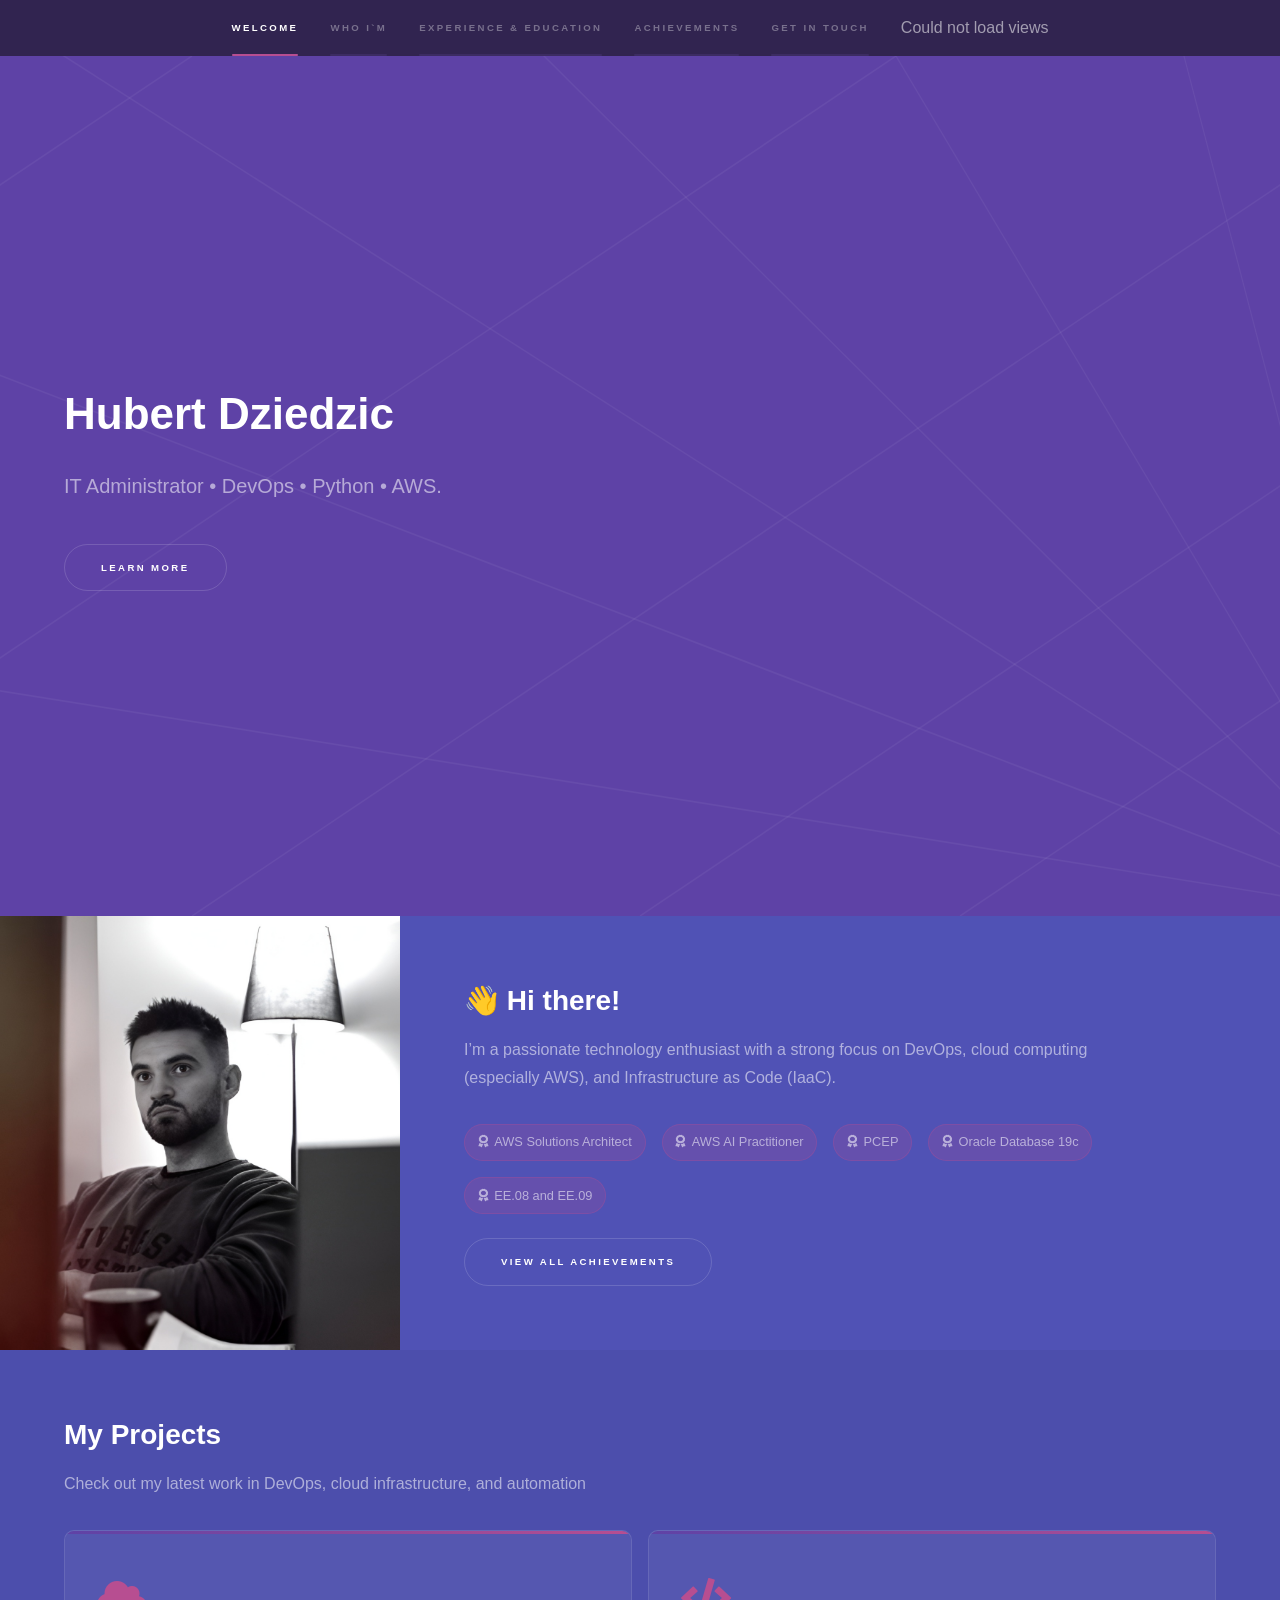
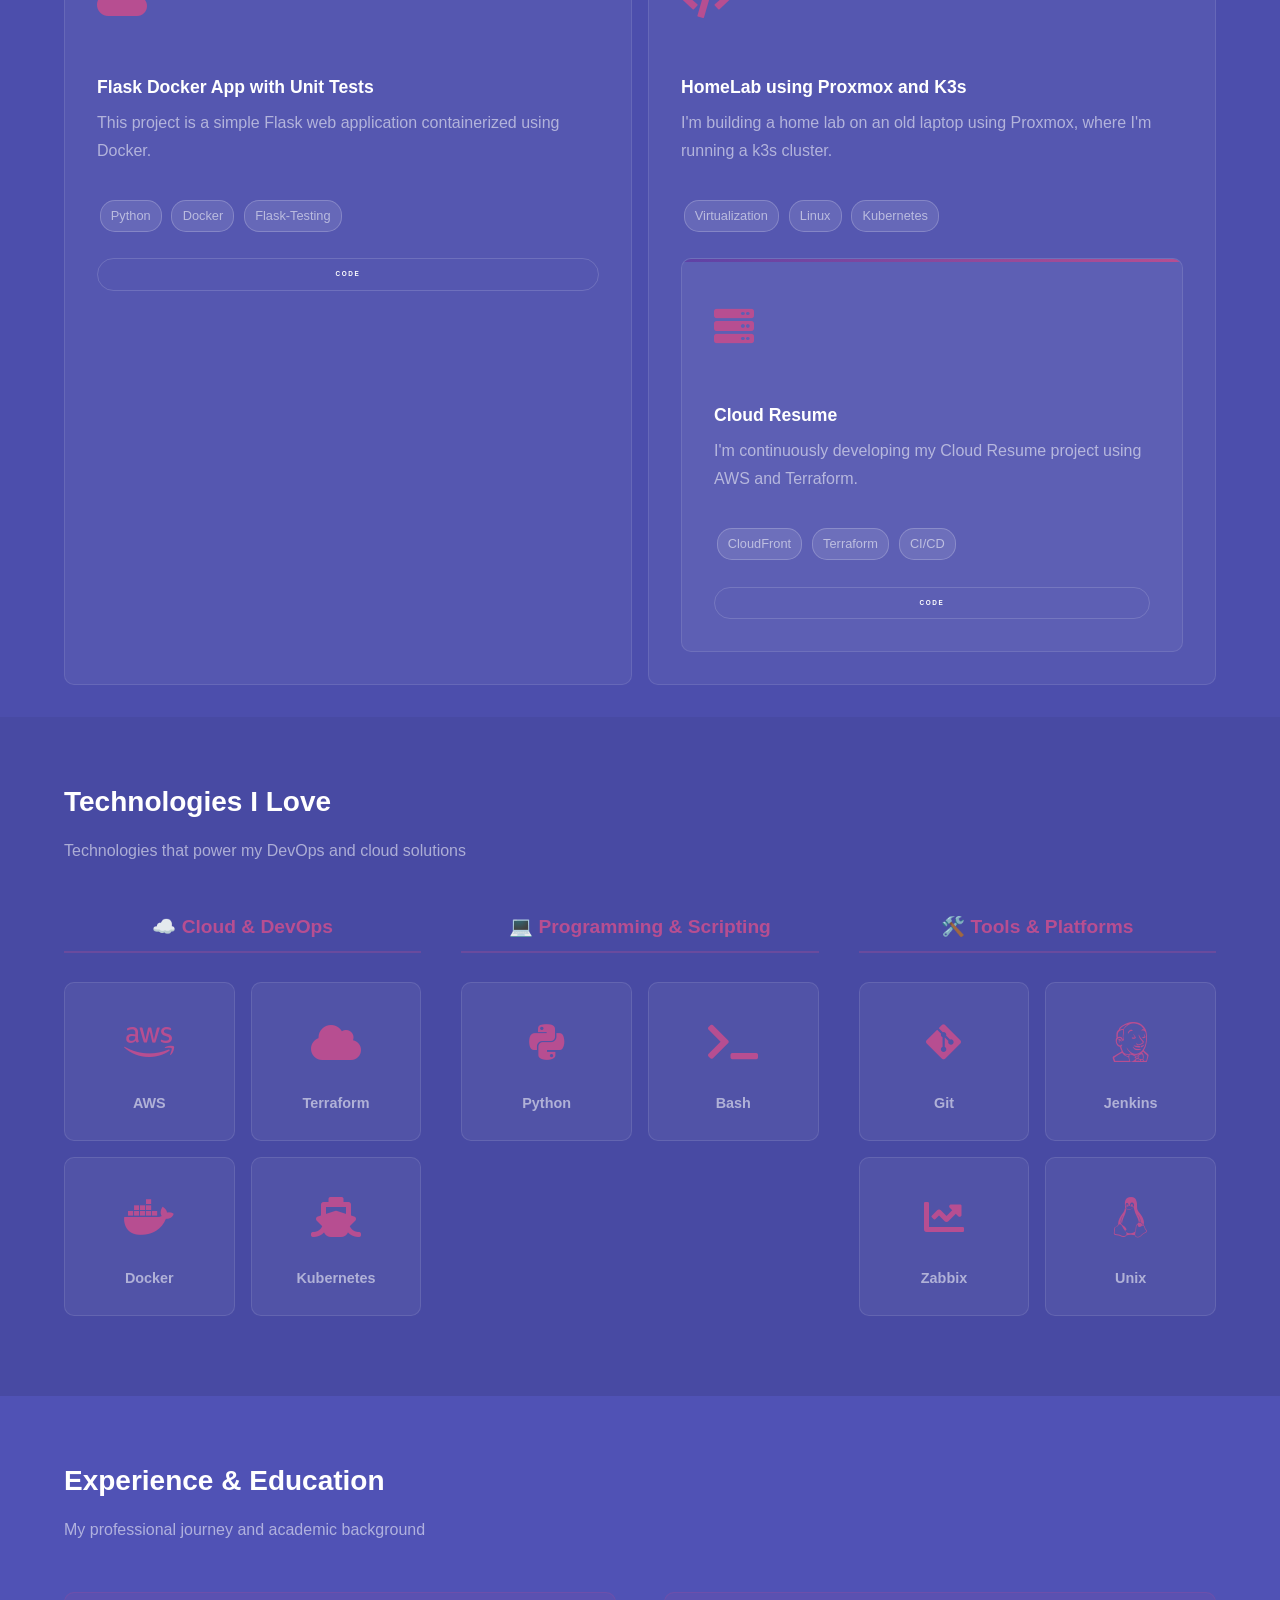
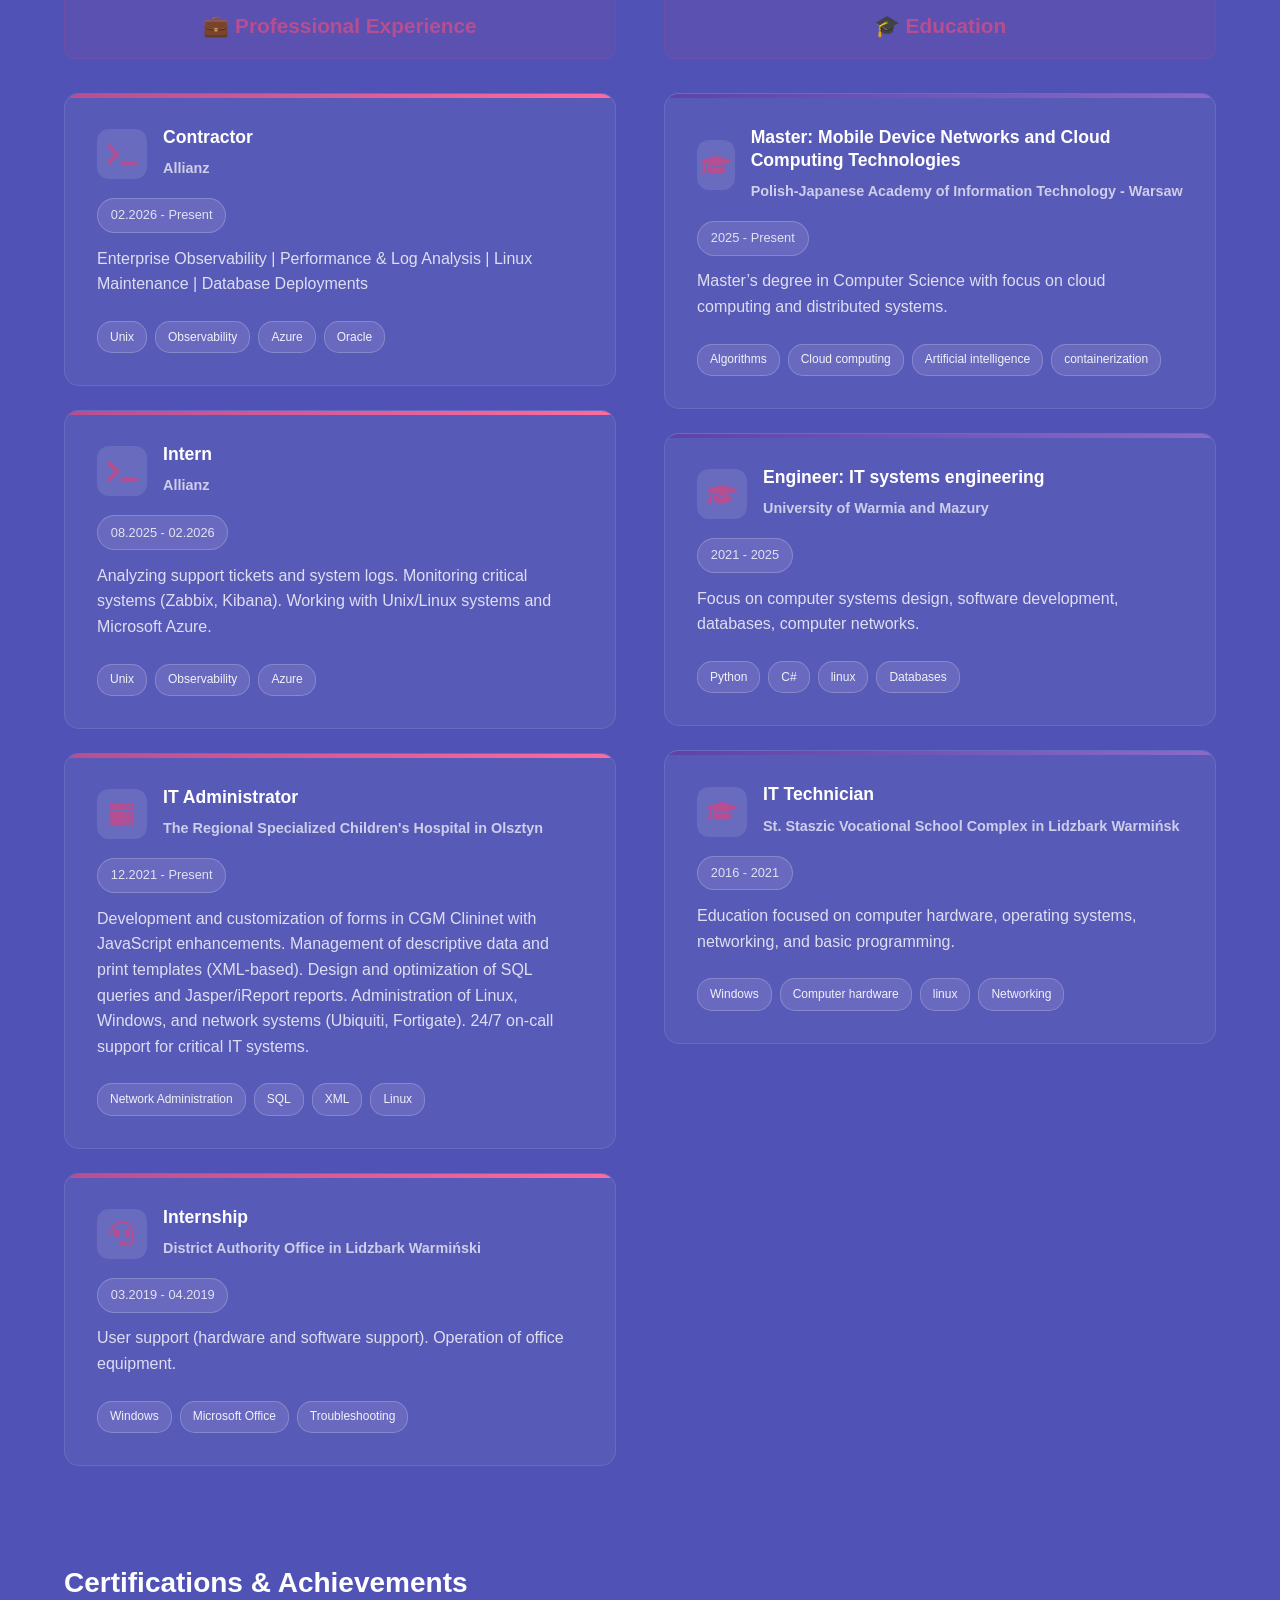
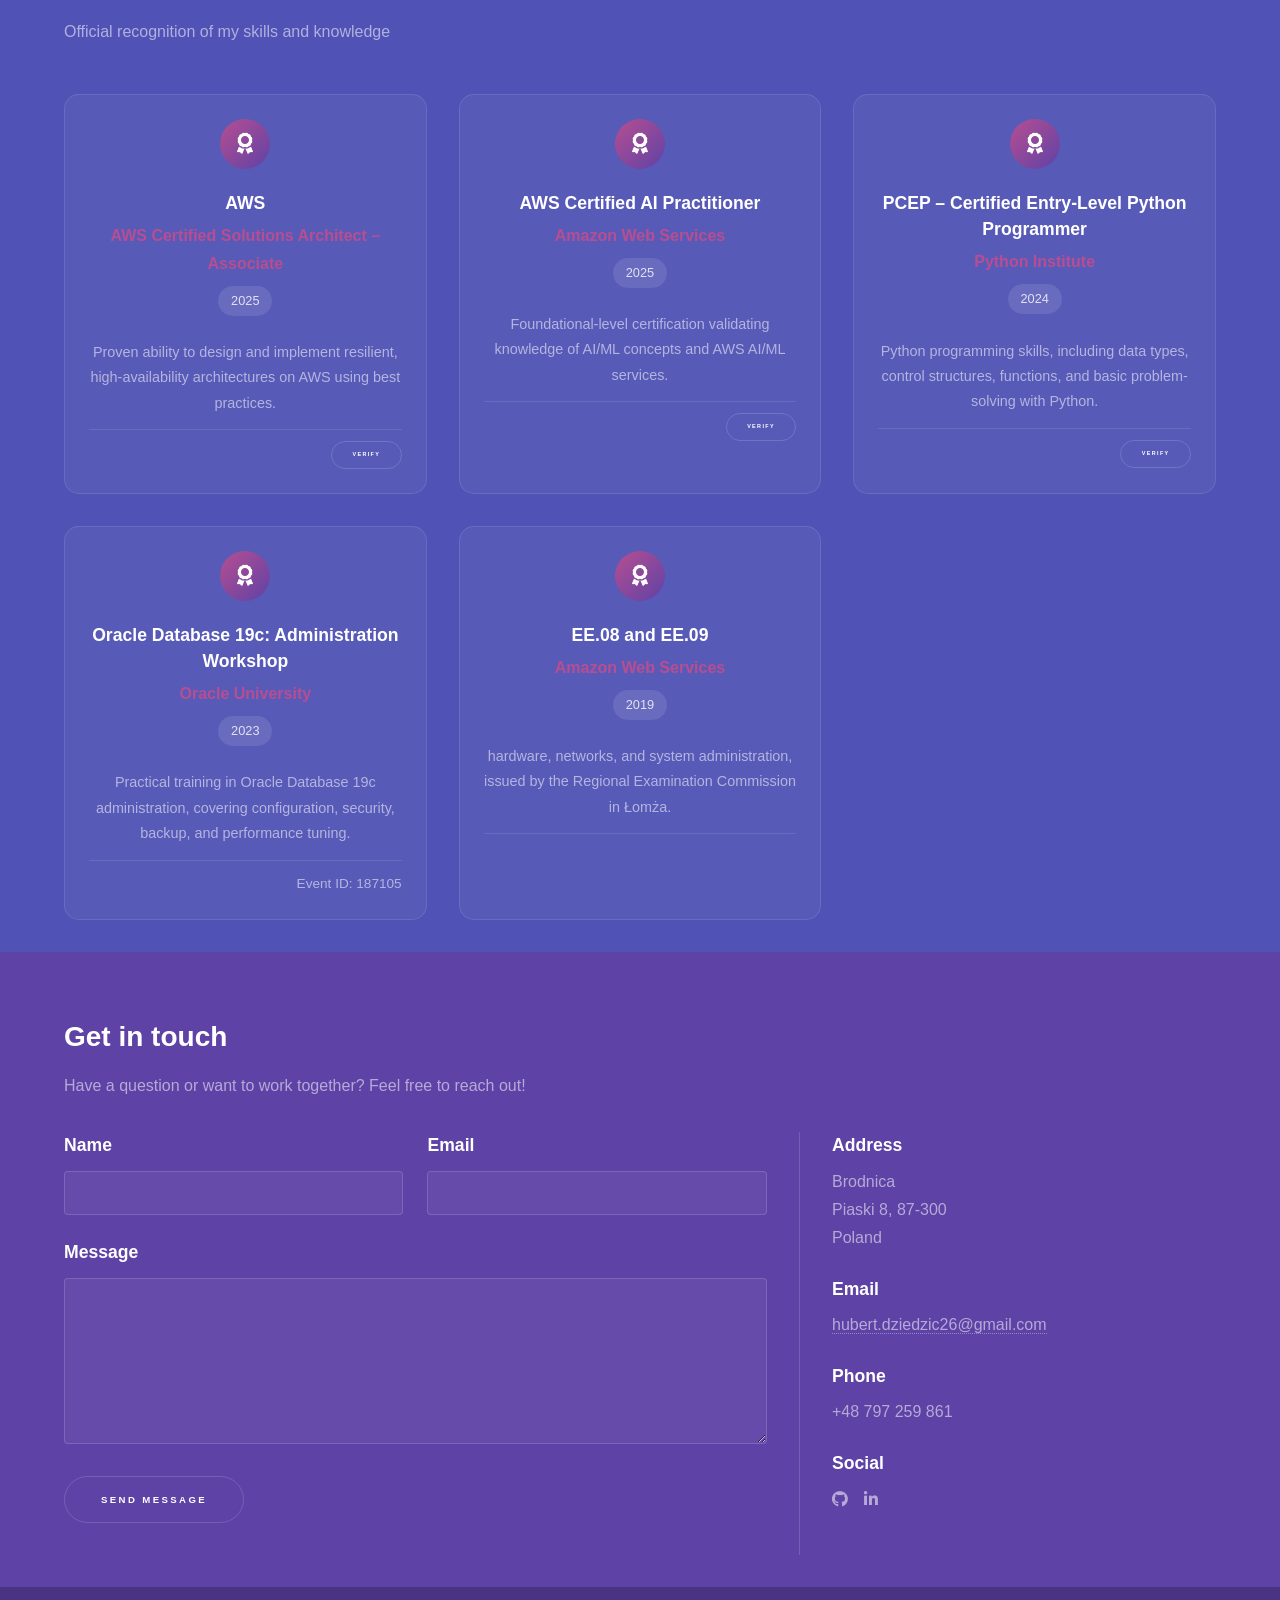
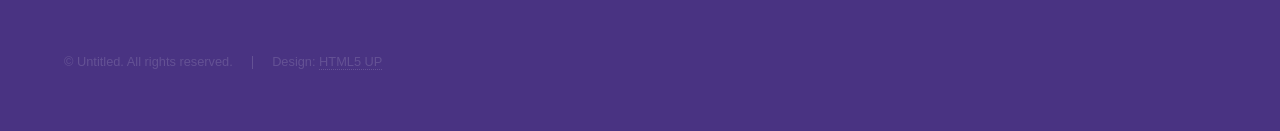
==== website/index.html @ a990d033 "website update" ====
<!DOCTYPE HTML>
<!--
	Hyperspace by HTML5 UP
	html5up.net | @ajlkn
	Free for personal and commercial use under the CCA 3.0 license (html5up.net/license)
-->
<html>
	<head>
		<title>Huber Dziedzic Resume</title>
		<meta charset="utf-8" />
		<meta name="viewport" content="width=device-width, initial-scale=1, user-scalable=no" />
		<link rel="stylesheet" href="assets/css/main.css" />
		<noscript><link rel="stylesheet" href="assets/css/noscript.css" /></noscript>
	</head>
	<body class="is-preload">

		<!-- Sidebar -->
			<section id="sidebar">
				<div class="inner">
					<nav>
						<ul>
							<li><a href="#intro">Welcome</a></li>
							<li><a href="#one">Who I`m</a></li>
							<li><a href="#two">Experience & Education</a></li>
							<li><a href="#certifications">Achievements</a></li>
							<li><a href="#three">Get in touch</a></li>
							<li>
    <div class="counter-number">Couldn't read views</div>
</li>
						</ul>
					</nav>
				</div>
			</section>

		<!-- Wrapper -->
			<div id="wrapper">

				<!-- Intro -->
					<section id="intro" class="wrapper style1 fullscreen fade-up">
						<div class="inner">
							<h1>Hubert Dziedzic</h1>
							<p>IT Administrator • DevOps • Python • AWS.</p>
							<ul class="actions">
								<li><a href="#one" class="button scrolly">Learn more</a></li>
							</ul>
						</div>
					</section>

				<!-- One -->
					<section id="one" class="wrapper style2 spotlights">
						<section>
							<a href="#" class="image"><img src="images/pic01.jpg" alt="" data-position="center center" /></a>
							<div class="content">
								<div class="inner">
									<h2>👋 Hi there!</h2>
									<p>I’m a passionate technology enthusiast with a strong focus on DevOps, cloud computing (especially AWS), and Infrastructure as Code (IaaC).</p>
									<div class="cert-badges">
										<div class="cert-badge-small">
											<i class="icon solid fa-award"></i>
											<span>AWS Solutions Architect</span>
										</div>
										<div class="cert-badge-small">
											<i class="icon solid fa-award"></i>
											<span>AWS AI Practitioner</span>
										</div>
										<div class="cert-badge-small">
											<i class="icon solid fa-award"></i>
											<span>PCEP</span>
										</div>
										<div class="cert-badge-small">
											<i class="icon solid fa-award"></i>
											<span>Oracle Database 19c</span>
										</div>
										<div class="cert-badge-small">
											<i class="icon solid fa-award"></i>
											<span>EE.08 and EE.09</span>
										</div>
									</div>
									
									<ul class="actions">
										<li><a href="#certifications" class="button scrolly">View All Achievements</a></li>
									</ul>
								</div>
							</div>
						</section>
				<section>
					<div class="content">
						<div class="inner">
							<h2>My Projects</h2>
							<p>Check out my latest work in DevOps, cloud infrastructure, and automation</p>
							
							<div class="projects-grid">
								<!-- Project 1 -->
								<div class="project-card">
									<div class="project-icon">
										<i class="icon solid fa-cloud"></i>
									</div>
									<h3>Flask Docker App with Unit Tests</h3>
									<p>This project is a simple Flask web application containerized using Docker.</p>
									<div class="project-tech">
										<span class="tech-tag">Python</span>
										<span class="tech-tag">Docker</span>
										<span class="tech-tag">Flask-Testing</span>
									</div>
									<div class="project-links">
										<a href="https://github.com/Hubert-Dziedzic/flask-docker-ci-cd.git" class="button small">Code</a>
									</div>
								</div>

								<!-- Project 2 -->
								<div class="project-card">
									<div class="project-icon">
										<i class="icon solid fa-code"></i>
									</div>
									<h3>HomeLab using Proxmox and K3s</h3>
									<p>I'm building a home lab on an old laptop using Proxmox, where I'm running a k3s cluster.</p>
									<div class="project-tech">
										<span class="tech-tag">Virtualization</span>
										<span class="tech-tag">Linux</span>
										<span class="tech-tag">Kubernetes</span>
									</div>
							<!--
									<div class="project-links">
										<a href="https://github.com/Hubert-Dziedzic" class="button small">Code</a>
									</div>
								</div>
							-->
								<!-- Project 3 -->
								<div class="project-card">
									<div class="project-icon">
										<i class="icon solid fa-server"></i>
									</div>
									<h3>Cloud Resume</h3>
									<p>I'm continuously developing my Cloud Resume project using AWS and Terraform. </p>
									<div class="project-tech">
										<span class="tech-tag">CloudFront</span>
										<span class="tech-tag">Terraform</span>
										<span class="tech-tag">CI/CD</span>
									</div>
									<div class="project-links">
										<a href="https://github.com/Hubert-Dziedzic/k8s-setup" class="button small">Code</a>
									</div>
								</div>

							</div>
						</div>
					</div>
				</section>
				<section>
					<div class="content">
						<div class="inner">
							<h2>Technologies I Love</h2>
							<p>Technologies that power my DevOps and cloud solutions</p>
							
							<div class="tech-stack">
								<div class="tech-category">
									<h3>☁️ Cloud & DevOps</h3>
									<div class="tech-items">
										<div class="tech-item">
											<i class="icon brands fa-aws"></i>
											<span>AWS</span>
										</div>
										<div class="tech-item">
											<i class="icon solid fa-cloud"></i>
											<span>Terraform</span>
										</div>
										<div class="tech-item">
											<i class="icon brands fa-docker"></i>
											<span>Docker</span>
										</div>
										<div class="tech-item">
											<i class="icon solid fa-ship"></i>
											<span>Kubernetes</span>
										</div>
									</div>
								</div>
								
								<div class="tech-category">
									<h3>💻 Programming & Scripting</h3>
									<div class="tech-items">
										<div class="tech-item">
											<i class="icon brands fa-python"></i>
											<span>Python</span>
										</div>
										<div class="tech-item">
											<i class="icon solid fa-terminal"></i>
											<span>Bash</span>
										</div>
									</div>
								</div>
								
								<div class="tech-category">
									<h3>🛠️ Tools & Platforms</h3>
									<div class="tech-items">
										<div class="tech-item">
											<i class="icon brands fa-git-alt"></i>
											<span>Git</span>
										</div>
										<div class="tech-item">
											<i class="icon brands fa-jenkins"></i>
											<span>Jenkins</span>
										</div>
										<div class="tech-item">
											<i class="icon solid fa-chart-line"></i>
											<span>Zabbix</span>
										</div>
										<div class="tech-item">
											<i class="icon brands fa-linux"></i>
											<span>Unix</span>
										</div>
									</div>
								</div>
							</div>
						</div>
					</div>
				</section>
				<!-- Two -->
				<section id="two" class="wrapper style3 fade-up">
					<div class="inner">
						<h2>Experience & Education</h2>
						<p>My professional journey and academic background</p>
						
						<div class="experience-grid">
							<!-- Professional Experience -->
							<div class="experience-category">
								<h3 class="category-title">💼 Professional Experience</h3>
								<div class="cards-container">

									<div class="experience-card">
										<div class="card-header">
											<div class="card-icon">
												<i class="icon solid fa-terminal"></i>
											</div>
											<div class="card-title">
												<h4>Contractor</h4>
												<span class="card-company">Allianz</span>
											</div>
										</div>
										<div class="card-period">02.2026 - Present</div>
										<p class="card-description">Enterprise Observability | Performance & Log Analysis | Linux Maintenance | Database Deployments</p>
										<div class="card-tech">
											<span class="tech-pill">Unix</span>
											<span class="tech-pill">Observability</span>
											<span class="tech-pill">Azure</span>
											<span class="tech-pill">Oracle</span>
										</div>
									</div>

									<div class="experience-card">
										<div class="card-header">
											<div class="card-icon">
												<i class="icon solid fa-terminal"></i>
											</div>
											<div class="card-title">
												<h4>Intern</h4>
												<span class="card-company">Allianz</span>
											</div>
										</div>
										<div class="card-period">08.2025 - 02.2026</div>
										<p class="card-description">Analyzing support tickets and system logs. Monitoring critical systems (Zabbix, Kibana). Working with Unix/Linux systems and Microsoft Azure.</p>
										<div class="card-tech">
											<span class="tech-pill">Unix</span>
											<span class="tech-pill">Observability</span>
											<span class="tech-pill">Azure</span>
										</div>
									</div>

									<div class="experience-card">
										<div class="card-header">
											<div class="card-icon">
												<i class="icon solid fa-server"></i>
											</div>
											<div class="card-title">
												<h4>IT Administrator </h4>
												<span class="card-company">The Regional Specialized Children's Hospital in Olsztyn</span>
											</div>
										</div>
										<div class="card-period">12.2021 - Present</div>
										<p class="card-description">Development and customization of forms in CGM Clininet with JavaScript enhancements. Management of descriptive data and print templates (XML-based). Design and optimization of SQL queries and Jasper/iReport reports. Administration of Linux, Windows, and network systems (Ubiquiti, Fortigate). 24/7 on-call support for critical IT systems.</p>
										<div class="card-tech">
											<span class="tech-pill">Network Administration</span>
											<span class="tech-pill">SQL</span>
											<span class="tech-pill">XML</span>
											<span class="tech-pill">Linux</span>
										</div>
									</div>
									<div class="experience-card">
										<div class="card-header">
											<div class="card-icon">
												<i class="icon solid fa-headset"></i>
											</div>
											<div class="card-title">
												<h4>Internship</h4>
												<span class="card-company">District Authority Office in Lidzbark Warmiński</span>
											</div>
										</div>
										<div class="card-period">03.2019 - 04.2019</div>
										<p class="card-description">User support (hardware and software support). Operation of office equipment.</p>
										<div class="card-tech">
											<span class="tech-pill">Windows</span>
											<span class="tech-pill">Microsoft Office</span>
											<span class="tech-pill">Troubleshooting</span>
										</div>
									</div>
								</div>
							</div>

							<!-- Education -->
							<div class="experience-category">
								<h3 class="category-title">🎓 Education</h3>
								<div class="cards-container">
									<div class="education-card">
										<div class="card-header">
											<div class="card-icon">
												<i class="icon solid fa-graduation-cap"></i>
											</div>
											<div class="card-title">
												<h4>Master: Mobile Device Networks and Cloud Computing Technologies</h4>
												<span class="card-company">Polish-Japanese Academy of Information Technology - Warsaw</span>
											</div>
										</div>
										<div class="card-period">2025 - Present</div>
										<p class="card-description">Master’s degree in Computer Science with focus on cloud computing and distributed systems.</p>
										<div class="card-tech">
											<span class="tech-pill">Algorithms</span>
											<span class="tech-pill">Cloud computing</span>
											<span class="tech-pill">Artificial intelligence</span>
											<span class="tech-pill">containerization</span>
										</div>
									</div>
									<div class="education-card">
										<div class="card-header">
											<div class="card-icon">
												<i class="icon solid fa-graduation-cap"></i>
											</div>
											<div class="card-title">
												<h4>Engineer: IT systems engineering</h4>
												<span class="card-company">University of Warmia and Mazury</span>
											</div>
										</div>
										<div class="card-period">2021 - 2025</div>
										<p class="card-description">Focus on computer systems design, software development, databases, computer networks.</p>
										<div class="card-tech">
											<span class="tech-pill">Python</span>
											<span class="tech-pill">C#</span>
											<span class="tech-pill">linux</span>
											<span class="tech-pill">Databases</span>
										</div>
									</div>
														<div class="education-card">
										<div class="card-header">
											<div class="card-icon">
												<i class="icon solid fa-graduation-cap"></i>
											</div>
											<div class="card-title">
												<h4>IT Technician</h4>
												<span class="card-company">St. Staszic Vocational School Complex in Lidzbark Warmińsk</span>
											</div>
										</div>
										<div class="card-period">2016 - 2021</div>
										<p class="card-description">Education focused on computer hardware, operating systems, networking, and basic programming.</p>
										<div class="card-tech">
											<span class="tech-pill">Windows</span>
											<span class="tech-pill">Computer hardware</span>
											<span class="tech-pill">linux</span>
											<span class="tech-pill">Networking</span>
										</div>
									</div>
						</div>
					</div>
				</section>
				<!-- Achivments -->
				<section id="certifications" class="wrapper style2 fade-up">
						<div class="inner">
							<h2>Certifications & Achievements</h2>
							<p>Official recognition of my skills and knowledge</p>
							
							<div class="certs-grid">

								<div class="cert-card">
									<div class="cert-badge">
										<i class="icon solid fa-award"></i>
									</div>
									<h3>AWS </h3>
									<span class="cert-issuer">AWS Certified Solutions Architect – Associate</span>
									<span class="cert-date">2025</span>
									<p>Proven ability to design and implement resilient, high‑availability architectures on AWS using best practices.</p>
									<div class="cert-credential">
										<a href="https://www.credly.com/badges/1428682b-2515-4689-97aa-6438ab6c32c2/public_url" class="button small">Verify</a>
									</div>
								</div>

								<div class="cert-card">
									<div class="cert-badge">
										<i class="icon solid fa-award"></i>
									</div>
									<h3>AWS Certified AI Practitioner</h3>
									<span class="cert-issuer">Amazon Web Services</span>
									<span class="cert-date">2025</span>
									<p>Foundational-level certification validating knowledge of AI/ML concepts and AWS AI/ML services.</p>
									<div class="cert-credential">
										<a href="https://www.credly.com/badges/7ad20ef4-9cee-4e73-abc6-81c862e6aefe/public_url" class="button small">Verify</a>
									</div>
								</div>
								
								<div class="cert-card">
									<div class="cert-badge">
										<i class="icon solid fa-award"></i>
									</div>
									<h3>PCEP – Certified Entry-Level Python Programmer</h3>
									<span class="cert-issuer">Python Institute</span>
									<span class="cert-date">2024</span>
									<p>Python programming skills, including data types, control structures, functions, and basic problem-solving with Python.</p>
									<div class="cert-credential">
										<a href="https://verify.openedg.org/?id=MBUH.FgHk.kcpP" class="button small">Verify</a>
									</div>
								</div>
								
								<div class="cert-card">
									<div class="cert-badge">
										<i class="icon solid fa-award"></i>
									</div>
									<h3>Oracle Database 19c: Administration Workshop</h3>
									<span class="cert-issuer">Oracle University</span>
									<span class="cert-date">2023</span>
									<p>Practical training in Oracle Database 19c administration, covering configuration, security, backup, and performance tuning.</p>
									<div class="cert-credential">
										<span>Event ID: 187105</span>
									</div>
								</div>
								
								<div class="cert-card">
									<div class="cert-badge">
										<i class="icon solid fa-award"></i>
									</div>
									<h3>EE.08 and EE.09</h3>
									<span class="cert-issuer">Amazon Web Services</span>
									<span class="cert-date">2019</span>
									<p>hardware, networks, and system administration, issued by the Regional Examination Commission in Łomża.</p>
									<div class="cert-credential">
									</div>
								</div>
							</div>
						</div>
					</section>
				<!-- Three -->
					<section id="three" class="wrapper style1 fade-up">
						<div class="inner">
							<h2>Get in touch</h2>
							<p>Have a question or want to work together? Feel free to reach out!</p>
							<div class="split style1">
							<section>
								<form method="POST" action="https://formspree.io/f/meorkvoe">
									<div class="fields">
										<div class="field half">
											<label for="name">Name</label>
											<input type="text" name="name" id="name" required />
										</div>
										<div class="field half">
											<label for="email">Email</label>
											<input type="email" name="email" id="email" required />
										</div>
										<div class="field">
											<label for="message">Message</label>
											<textarea name="message" id="message" rows="5" required></textarea>
										</div>
									</div>
									<ul class="actions">
										<li><button type="submit" class="button submit">Send Message</button></li>
									</ul>
								</form>
							</section>
								<section>
									<ul class="contact">
										<li>
											<h3>Address</h3>
											<span>Brodnica<br />
											Piaski 8,  87-300<br />
											Poland</span>
										</li>
										<li>
											<h3>Email</h3>
											<a href="#">hubert.dziedzic26@gmail.com</a>
										</li>
										<li>
											<h3>Phone</h3>
											<span>+48 797 259 861</span>
										</li>
										<li>
											<h3>Social</h3>
											<ul class="icons">
												<!--
												<li><a href="#" class="icon brands fa-twitter"><span class="label">Twitter</span></a></li>
												<li><a href="#" class="icon brands fa-facebook-f"><span class="label">Facebook</span></a></li>
												<li><a href="#" class="icon brands fa-instagram"><span class="label">Instagram</span></a></li>
												-->
												<li><a href="https://github.com/Hubert-Dziedzic" class="icon brands fa-github"><span class="label">GitHub</span></a></li>
												<li><a href="https://www.linkedin.com/in/hubert-dziedzic" class="icon brands fa-linkedin-in"><span class="label">LinkedIn</span></a></li>
											</ul>
										</li>
									</ul>
								</section>
							</div>
						</div>
					</section>

			</div>

		<!-- Footer -->
			<footer id="footer" class="wrapper style1-alt">
				<div class="inner">
					<ul class="menu">
						<li>&copy; Untitled. All rights reserved.</li><li>Design: <a href="http://html5up.net">HTML5 UP</a></li>
					</ul>
				</div>
			</footer>

		<!-- Scripts --->
			<script src="assets/js/jquery.min.js"></script>
			<script src="assets/js/jquery.scrollex.min.js"></script>
			<script src="assets/js/jquery.scrolly.min.js"></script>
			<script src="assets/js/browser.min.js"></script>
			<script src="assets/js/breakpoints.min.js"></script>
			<script src="assets/js/util.js"></script>
			<script src="assets/js/main.js"></script>

	</body>
</html>
---- website/assets/css/main.css ----
@import url(fontawesome-all.min.css);

/*
	Hyperspace by HTML5 UP
	html5up.net | @ajlkn
	Free for personal and commercial use under the CCA 3.0 license (html5up.net/license)
*/

html, body, div, span, applet, object,
iframe, h1, h2, h3, h4, h5, h6, p, blockquote,
pre, a, abbr, acronym, address, big, cite,
code, del, dfn, em, img, ins, kbd, q, s, samp,
small, strike, strong, sub, sup, tt, var, b,
u, i, center, dl, dt, dd, ol, ul, li, fieldset,
form, label, legend, table, caption, tbody,
tfoot, thead, tr, th, td, article, aside,
canvas, details, embed, figure, figcaption,
footer, header, hgroup, menu, nav, output, ruby,
section, summary, time, mark, audio, video {
	margin: 0;
	padding: 0;
	border: 0;
	font-size: 100%;
	font: inherit;
	vertical-align: baseline;}

article, aside, details, figcaption, figure,
footer, header, hgroup, menu, nav, section {
	display: block;}


.experience-accordion {
	max-width: 900px;
	margin: 3em auto 0;
}

.job-item {
	background: rgba(255, 255, 255, 0.05);
	border: solid 1px rgba(255, 255, 255, 0.15);
	border-radius: 0.25em;
	margin-bottom: 1.5em;
	overflow: hidden;
	transition: all 0.3s ease;
}

.job-item:hover {
	background: rgba(255, 255, 255, 0.08);
	border-color: rgba(255, 255, 255, 0.25);
}

.job-item summary {
	cursor: pointer;
	padding: 2em;
	list-style: none;
	display: flex;
	align-items: center;
	gap: 2em;
	position: relative;
}

.job-item summary::-webkit-details-marker {
	display: none;
}

.job-item summary::after {
	content: '\f078';
	font-family: 'Font Awesome 5 Free';
	font-weight: 900;
	position: absolute;
	right: 2em;
	transition: transform 0.3s ease;
	color: rgba(255, 255, 255, 0.35);
}

.job-item[open] summary::after {
	transform: rotate(180deg);
}

.job-item .icon.major {
	margin: 0;
	flex-shrink: 0;
}

.job-info {
	flex-grow: 1;
}

.job-info h3 {
	margin: 0 0 0.5em 0;
	color: #ffffff;
	font-size: 1.3em;
}

.job-info .company {
	display: block;
	color: #3b192f;
	font-weight: bold;
	margin-bottom: 0.3em;
	font-size: 1em;
}

.job-info .period {
	display: inline-block;
	color: rgba(255, 255, 255, 0.55);
	font-size: 0.85em;
	background: rgba(255, 255, 255, 0.05);
	padding: 0.3em 0.8em;
	border-radius: 1em;
	border: solid 1px rgba(255, 255, 255, 0.15);
}

.job-details {
	padding: 0 2em 2em 7.5em;
	border-top: solid 1px rgba(255, 255, 255, 0.1);
	animation: slideDown 0.3s ease;
}

@keyframes slideDown {
	from {
		opacity: 0;
		transform: translateY(-10px);
	}
	to {
		opacity: 1;
		transform: translateY(0);
	}
}

.job-details p {
	margin: 1.5em 0 0 0;
	line-height: 1.75;
}

@media screen and (max-width: 736px) {
	.job-item summary {
		flex-direction: column;
		align-items: flex-start;
		padding: 1.5em;
		gap: 1em;
	}
	
	.job-item summary::after {
		right: 1.5em;
		top: 1.5em;
	}
	
	.job-item .icon.major {
		width: 2em;
		height: 2em;
		line-height: 2em;
	}
	
	.job-details {
		padding: 0 1.5em 1.5em 1.5em;
	}
	
	.job-info h3 {
		font-size: 1.1em;
	}
}

@media screen and (max-width: 480px) {
	.job-item summary {
		padding: 1em;
	}
	
	.job-details {
		padding: 0 1em 1em 1em;
	}
}

body {
	line-height: 1;
}

ol, ul {
	list-style: none;
}

blockquote, q {
	quotes: none;
}

	blockquote:before, blockquote:after, q:before, q:after {
		content: '';
		content: none;
	}

table {
	border-collapse: collapse;
	border-spacing: 0;
}

body {
	-webkit-text-size-adjust: none;
}

mark {
	background-color: transparent;
	color: inherit;
}

input::-moz-focus-inner {
	border: 0;
	padding: 0;
}

input, select, textarea {
	-moz-appearance: none;
	-webkit-appearance: none;
	-ms-appearance: none;
	appearance: none;
}

/* Basic */

	@-ms-viewport {
		width: device-width;
	}

	body {
		-ms-overflow-style: scrollbar;
	}

	@media screen and (max-width: 480px) {

		html, body {
			min-width: 320px;
		}

	}

	html {
		box-sizing: border-box;
	}

	*, *:before, *:after {
		box-sizing: inherit;
	}

	body {
		background: #312450;
	}

		body.is-preload *, body.is-preload *:before, body.is-preload *:after {
			-moz-animation: none !important;
			-webkit-animation: none !important;
			-ms-animation: none !important;
			animation: none !important;
			-moz-transition: none !important;
			-webkit-transition: none !important;
			-ms-transition: none !important;
			transition: none !important;
		}

/* Type */

	body, input, select, textarea {
		color: rgba(255, 255, 255, 0.55);
		font-family: Arial, Helvetica, sans-serif;
		font-size: 16.5pt;
		font-weight: normal;
		line-height: 1.75;
	}

		@media screen and (max-width: 1680px) {

			body, input, select, textarea {
				font-size: 13pt;
			}

		}

		@media screen and (max-width: 1280px) {

			body, input, select, textarea {
				font-size: 12pt;
			}

		}

		@media screen and (max-width: 360px) {

			body, input, select, textarea {
				font-size: 11pt;
			}

		}

	a {
		-moz-transition: color 0.2s ease, border-bottom-color 0.2s ease;
		-webkit-transition: color 0.2s ease, border-bottom-color 0.2s ease;
		-ms-transition: color 0.2s ease, border-bottom-color 0.2s ease;
		transition: color 0.2s ease, border-bottom-color 0.2s ease;
		border-bottom: dotted 1px rgba(255, 255, 255, 0.35);
		color: inherit;
		text-decoration: none;
	}

		a:hover {
			border-bottom-color: transparent;
			color: #ffffff;
		}

	strong, b {
		color: #ffffff;
		font-weight: bold;
	}

	em, i {
		font-style: italic;
	}

	p {
		margin: 0 0 2em 0;
	}

	h1, h2, h3, h4, h5, h6 {
		color: #ffffff;
		font-weight: bold;
		line-height: 1.5;
		margin: 0 0 0.5em 0;
	}

		h1 a, h2 a, h3 a, h4 a, h5 a, h6 a {
			color: inherit;
			text-decoration: none;
		}

	h1 {
		font-size: 2.75em;
	}

		h1.major {
			margin: 0 0 1.3em 0;
			position: relative;
			padding-bottom: 0.35em;
		}

			h1.major:after {
				background-image: -moz-linear-gradient(to right, #5e42a6, #b74e91);
				background-image: -webkit-linear-gradient(to right, #5e42a6, #b74e91);
				background-image: -ms-linear-gradient(to right, #5e42a6, #b74e91);
				background-image: linear-gradient(to right, #5e42a6, #b74e91);
				-moz-transition: max-width 0.2s ease;
				-webkit-transition: max-width 0.2s ease;
				-ms-transition: max-width 0.2s ease;
				transition: max-width 0.2s ease;
				border-radius: 0.2em;
				bottom: 0;
				content: '';
				height: 0.05em;
				position: absolute;
				right: 0;
				width: 100%;
			}

	h2 {
		font-size: 1.75em;
	}

	h3 {
		font-size: 1.1em;
	}

	h4 {
		font-size: 1em;
	}

	h5 {
		font-size: 0.8em;
	}

	h6 {
		font-size: 0.6em;
	}

	@media screen and (max-width: 736px) {

		h1 {
			font-size: 2em;
		}

		h2 {
			font-size: 1.25em;
		}

		h3 {
			font-size: 1em;
		}

		h4 {
			font-size: 0.8em;
		}

		h5 {
			font-size: 0.6em;
		}

		h6 {
			font-size: 0.6em;
		}

	}

	sub {
		font-size: 0.8em;
		position: relative;
		top: 0.5em;
	}

	sup {
		font-size: 0.8em;
		position: relative;
		top: -0.5em;
	}

	blockquote {
		border-left: solid 4px rgba(255, 255, 255, 0.15);
		font-style: italic;
		margin: 0 0 2em 0;
		padding: 0.5em 0 0.5em 2em;
	}

	code {
		background: rgba(255, 255, 255, 0.05);
		border-radius: 0.25em;
		border: solid 1px rgba(255, 255, 255, 0.15);
		font-family: "Courier New", monospace;
		font-size: 0.9em;
		margin: 0 0.25em;
		padding: 0.25em 0.65em;
	}

	pre {
		-webkit-overflow-scrolling: touch;
		font-family: "Courier New", monospace;
		font-size: 0.9em;
		margin: 0 0 2em 0;
	}

		pre code {
			display: block;
			line-height: 1.75em;
			padding: 1em 1.5em;
			overflow-x: auto;
		}

	hr {
		border: 0;
		border-bottom: solid 1px rgba(255, 255, 255, 0.15);
		margin: 2em 0;
	}

		hr.major {
			margin: 3em 0;
		}

	.align-left {
		text-align: left;
	}

	.align-center {
		text-align: center;
	}

	.align-right {
		text-align: right;
	}

/* Row */

	.row {
		display: flex;
		flex-wrap: wrap;
		box-sizing: border-box;
		align-items: stretch;
	}

		.row > * {
			box-sizing: border-box;
		}

		.row.gtr-uniform > * > :last-child {
			margin-bottom: 0;
		}

		.row.aln-left {
			justify-content: flex-start;
		}

		.row.aln-center {
			justify-content: center;
		}

		.row.aln-right {
			justify-content: flex-end;
		}

		.row.aln-top {
			align-items: flex-start;
		}

		.row.aln-middle {
			align-items: center;
		}

		.row.aln-bottom {
			align-items: flex-end;
		}

		.row > .imp {
			order: -1;
		}

		.row > .col-1 {
			width: 8.33333%;
		}

		.row > .off-1 {
			margin-left: 8.33333%;
		}

		.row > .col-2 {
			width: 16.66667%;
		}

		.row > .off-2 {
			margin-left: 16.66667%;
		}

		.row > .col-3 {
			width: 25%;
		}

		.row > .off-3 {
			margin-left: 25%;
		}

		.row > .col-4 {
			width: 33.33333%;
		}

		.row > .off-4 {
			margin-left: 33.33333%;
		}

		.row > .col-5 {
			width: 41.66667%;
		}

		.row > .off-5 {
			margin-left: 41.66667%;
		}

		.row > .col-6 {
			width: 50%;
		}

		.row > .off-6 {
			margin-left: 50%;
		}

		.row > .col-7 {
			width: 58.33333%;
		}

		.row > .off-7 {
			margin-left: 58.33333%;
		}

		.row > .col-8 {
			width: 66.66667%;
		}

		.row > .off-8 {
			margin-left: 66.66667%;
		}

		.row > .col-9 {
			width: 75%;
		}

		.row > .off-9 {
			margin-left: 75%;
		}

		.row > .col-10 {
			width: 83.33333%;
		}

		.row > .off-10 {
			margin-left: 83.33333%;
		}

		.row > .col-11 {
			width: 91.66667%;
		}

		.row > .off-11 {
			margin-left: 91.66667%;
		}

		.row > .col-12 {
			width: 100%;
		}

		.row > .off-12 {
			margin-left: 100%;
		}

		.row.gtr-0 {
			margin-top: 0;
			margin-left: 0em;
		}

			.row.gtr-0 > * {
				padding: 0 0 0 0em;
			}

			.row.gtr-0.gtr-uniform {
				margin-top: 0em;
			}

				.row.gtr-0.gtr-uniform > * {
					padding-top: 0em;
				}

		.row.gtr-25 {
			margin-top: 0;
			margin-left: -0.375em;
		}

			.row.gtr-25 > * {
				padding: 0 0 0 0.375em;
			}

			.row.gtr-25.gtr-uniform {
				margin-top: -0.375em;
			}

				.row.gtr-25.gtr-uniform > * {
					padding-top: 0.375em;
				}

		.row.gtr-50 {
			margin-top: 0;
			margin-left: -0.75em;
		}

			.row.gtr-50 > * {
				padding: 0 0 0 0.75em;
			}

			.row.gtr-50.gtr-uniform {
				margin-top: -0.75em;
			}

				.row.gtr-50.gtr-uniform > * {
					padding-top: 0.75em;
				}

		.row {
			margin-top: 0;
			margin-left: -1.5em;
		}

			.row > * {
				padding: 0 0 0 1.5em;
			}

			.row.gtr-uniform {
				margin-top: -1.5em;
			}

				.row.gtr-uniform > * {
					padding-top: 1.5em;
				}

		.row.gtr-150 {
			margin-top: 0;
			margin-left: -2.25em;
		}

			.row.gtr-150 > * {
				padding: 0 0 0 2.25em;
			}

			.row.gtr-150.gtr-uniform {
				margin-top: -2.25em;
			}

				.row.gtr-150.gtr-uniform > * {
					padding-top: 2.25em;
				}

		.row.gtr-200 {
			margin-top: 0;
			margin-left: -3em;
		}

			.row.gtr-200 > * {
				padding: 0 0 0 3em;
			}

			.row.gtr-200.gtr-uniform {
				margin-top: -3em;
			}

				.row.gtr-200.gtr-uniform > * {
					padding-top: 3em;
				}

		@media screen and (max-width: 1680px) {

			.row {
				display: flex;
				flex-wrap: wrap;
				box-sizing: border-box;
				align-items: stretch;
			}

				.row > * {
					box-sizing: border-box;
				}

				.row.gtr-uniform > * > :last-child {
					margin-bottom: 0;
				}

				.row.aln-left {
					justify-content: flex-start;
				}

				.row.aln-center {
					justify-content: center;
				}

				.row.aln-right {
					justify-content: flex-end;
				}

				.row.aln-top {
					align-items: flex-start;
				}

				.row.aln-middle {
					align-items: center;
				}

				.row.aln-bottom {
					align-items: flex-end;
				}

				.row > .imp-xlarge {
					order: -1;
				}

				.row > .col-1-xlarge {
					width: 8.33333%;
				}

				.row > .off-1-xlarge {
					margin-left: 8.33333%;
				}

				.row > .col-2-xlarge {
					width: 16.66667%;
				}

				.row > .off-2-xlarge {
					margin-left: 16.66667%;
				}

				.row > .col-3-xlarge {
					width: 25%;
				}

				.row > .off-3-xlarge {
					margin-left: 25%;
				}

				.row > .col-4-xlarge {
					width: 33.33333%;
				}

				.row > .off-4-xlarge {
					margin-left: 33.33333%;
				}

				.row > .col-5-xlarge {
					width: 41.66667%;
				}

				.row > .off-5-xlarge {
					margin-left: 41.66667%;
				}

				.row > .col-6-xlarge {
					width: 50%;
				}

				.row > .off-6-xlarge {
					margin-left: 50%;
				}

				.row > .col-7-xlarge {
					width: 58.33333%;
				}

				.row > .off-7-xlarge {
					margin-left: 58.33333%;
				}

				.row > .col-8-xlarge {
					width: 66.66667%;
				}

				.row > .off-8-xlarge {
					margin-left: 66.66667%;
				}

				.row > .col-9-xlarge {
					width: 75%;
				}

				.row > .off-9-xlarge {
					margin-left: 75%;
				}

				.row > .col-10-xlarge {
					width: 83.33333%;
				}

				.row > .off-10-xlarge {
					margin-left: 83.33333%;
				}

				.row > .col-11-xlarge {
					width: 91.66667%;
				}

				.row > .off-11-xlarge {
					margin-left: 91.66667%;
				}

				.row > .col-12-xlarge {
					width: 100%;
				}

				.row > .off-12-xlarge {
					margin-left: 100%;
				}

				.row.gtr-0 {
					margin-top: 0;
					margin-left: 0em;
				}

					.row.gtr-0 > * {
						padding: 0 0 0 0em;
					}

					.row.gtr-0.gtr-uniform {
						margin-top: 0em;
					}

						.row.gtr-0.gtr-uniform > * {
							padding-top: 0em;
						}

				.row.gtr-25 {
					margin-top: 0;
					margin-left: -0.375em;
				}

					.row.gtr-25 > * {
						padding: 0 0 0 0.375em;
					}

					.row.gtr-25.gtr-uniform {
						margin-top: -0.375em;
					}

						.row.gtr-25.gtr-uniform > * {
							padding-top: 0.375em;
						}

				.row.gtr-50 {
					margin-top: 0;
					margin-left: -0.75em;
				}

					.row.gtr-50 > * {
						padding: 0 0 0 0.75em;
					}

					.row.gtr-50.gtr-uniform {
						margin-top: -0.75em;
					}

						.row.gtr-50.gtr-uniform > * {
							padding-top: 0.75em;
						}

				.row {
					margin-top: 0;
					margin-left: -1.5em;
				}

					.row > * {
						padding: 0 0 0 1.5em;
					}

					.row.gtr-uniform {
						margin-top: -1.5em;
					}

						.row.gtr-uniform > * {
							padding-top: 1.5em;
						}

				.row.gtr-150 {
					margin-top: 0;
					margin-left: -2.25em;
				}

					.row.gtr-150 > * {
						padding: 0 0 0 2.25em;
					}

					.row.gtr-150.gtr-uniform {
						margin-top: -2.25em;
					}

						.row.gtr-150.gtr-uniform > * {
							padding-top: 2.25em;
						}

				.row.gtr-200 {
					margin-top: 0;
					margin-left: -3em;
				}

					.row.gtr-200 > * {
						padding: 0 0 0 3em;
					}

					.row.gtr-200.gtr-uniform {
						margin-top: -3em;
					}

						.row.gtr-200.gtr-uniform > * {
							padding-top: 3em;
						}

		}

		@media screen and (max-width: 1280px) {

			.row {
				display: flex;
				flex-wrap: wrap;
				box-sizing: border-box;
				align-items: stretch;
			}

				.row > * {
					box-sizing: border-box;
				}

				.row.gtr-uniform > * > :last-child {
					margin-bottom: 0;
				}

				.row.aln-left {
					justify-content: flex-start;
				}

				.row.aln-center {
					justify-content: center;
				}

				.row.aln-right {
					justify-content: flex-end;
				}

				.row.aln-top {
					align-items: flex-start;
				}

				.row.aln-middle {
					align-items: center;
				}

				.row.aln-bottom {
					align-items: flex-end;
				}

				.row > .imp-large {
					order: -1;
				}

				.row > .col-1-large {
					width: 8.33333%;
				}

				.row > .off-1-large {
					margin-left: 8.33333%;
				}

				.row > .col-2-large {
					width: 16.66667%;
				}

				.row > .off-2-large {
					margin-left: 16.66667%;
				}

				.row > .col-3-large {
					width: 25%;
				}

				.row > .off-3-large {
					margin-left: 25%;
				}

				.row > .col-4-large {
					width: 33.33333%;
				}

				.row > .off-4-large {
					margin-left: 33.33333%;
				}

				.row > .col-5-large {
					width: 41.66667%;
				}

				.row > .off-5-large {
					margin-left: 41.66667%;
				}

				.row > .col-6-large {
					width: 50%;
				}

				.row > .off-6-large {
					margin-left: 50%;
				}

				.row > .col-7-large {
					width: 58.33333%;
				}

				.row > .off-7-large {
					margin-left: 58.33333%;
				}

				.row > .col-8-large {
					width: 66.66667%;
				}

				.row > .off-8-large {
					margin-left: 66.66667%;
				}

				.row > .col-9-large {
					width: 75%;
				}

				.row > .off-9-large {
					margin-left: 75%;
				}

				.row > .col-10-large {
					width: 83.33333%;
				}

				.row > .off-10-large {
					margin-left: 83.33333%;
				}

				.row > .col-11-large {
					width: 91.66667%;
				}

				.row > .off-11-large {
					margin-left: 91.66667%;
				}

				.row > .col-12-large {
					width: 100%;
				}

				.row > .off-12-large {
					margin-left: 100%;
				}

				.row.gtr-0 {
					margin-top: 0;
					margin-left: 0em;
				}

					.row.gtr-0 > * {
						padding: 0 0 0 0em;
					}

					.row.gtr-0.gtr-uniform {
						margin-top: 0em;
					}

						.row.gtr-0.gtr-uniform > * {
							padding-top: 0em;
						}

				.row.gtr-25 {
					margin-top: 0;
					margin-left: -0.375em;
				}

					.row.gtr-25 > * {
						padding: 0 0 0 0.375em;
					}

					.row.gtr-25.gtr-uniform {
						margin-top: -0.375em;
					}

						.row.gtr-25.gtr-uniform > * {
							padding-top: 0.375em;
						}

				.row.gtr-50 {
					margin-top: 0;
					margin-left: -0.75em;
				}

					.row.gtr-50 > * {
						padding: 0 0 0 0.75em;
					}

					.row.gtr-50.gtr-uniform {
						margin-top: -0.75em;
					}

						.row.gtr-50.gtr-uniform > * {
							padding-top: 0.75em;
						}

				.row {
					margin-top: 0;
					margin-left: -1.5em;
				}

					.row > * {
						padding: 0 0 0 1.5em;
					}

					.row.gtr-uniform {
						margin-top: -1.5em;
					}

						.row.gtr-uniform > * {
							padding-top: 1.5em;
						}

				.row.gtr-150 {
					margin-top: 0;
					margin-left: -2.25em;
				}

					.row.gtr-150 > * {
						padding: 0 0 0 2.25em;
					}

					.row.gtr-150.gtr-uniform {
						margin-top: -2.25em;
					}

						.row.gtr-150.gtr-uniform > * {
							padding-top: 2.25em;
						}

				.row.gtr-200 {
					margin-top: 0;
					margin-left: -3em;
				}

					.row.gtr-200 > * {
						padding: 0 0 0 3em;
					}

					.row.gtr-200.gtr-uniform {
						margin-top: -3em;
					}

						.row.gtr-200.gtr-uniform > * {
							padding-top: 3em;
						}

		}

		@media screen and (max-width: 980px) {

			.row {
				display: flex;
				flex-wrap: wrap;
				box-sizing: border-box;
				align-items: stretch;
			}

				.row > * {
					box-sizing: border-box;
				}

				.row.gtr-uniform > * > :last-child {
					margin-bottom: 0;
				}

				.row.aln-left {
					justify-content: flex-start;
				}

				.row.aln-center {
					justify-content: center;
				}

				.row.aln-right {
					justify-content: flex-end;
				}

				.row.aln-top {
					align-items: flex-start;
				}

				.row.aln-middle {
					align-items: center;
				}

				.row.aln-bottom {
					align-items: flex-end;
				}

				.row > .imp-medium {
					order: -1;
				}

				.row > .col-1-medium {
					width: 8.33333%;
				}

				.row > .off-1-medium {
					margin-left: 8.33333%;
				}

				.row > .col-2-medium {
					width: 16.66667%;
				}

				.row > .off-2-medium {
					margin-left: 16.66667%;
				}

				.row > .col-3-medium {
					width: 25%;
				}

				.row > .off-3-medium {
					margin-left: 25%;
				}

				.row > .col-4-medium {
					width: 33.33333%;
				}

				.row > .off-4-medium {
					margin-left: 33.33333%;
				}

				.row > .col-5-medium {
					width: 41.66667%;
				}

				.row > .off-5-medium {
					margin-left: 41.66667%;
				}

				.row > .col-6-medium {
					width: 50%;
				}

				.row > .off-6-medium {
					margin-left: 50%;
				}

				.row > .col-7-medium {
					width: 58.33333%;
				}

				.row > .off-7-medium {
					margin-left: 58.33333%;
				}

				.row > .col-8-medium {
					width: 66.66667%;
				}

				.row > .off-8-medium {
					margin-left: 66.66667%;
				}

				.row > .col-9-medium {
					width: 75%;
				}

				.row > .off-9-medium {
					margin-left: 75%;
				}

				.row > .col-10-medium {
					width: 83.33333%;
				}

				.row > .off-10-medium {
					margin-left: 83.33333%;
				}

				.row > .col-11-medium {
					width: 91.66667%;
				}

				.row > .off-11-medium {
					margin-left: 91.66667%;
				}

				.row > .col-12-medium {
					width: 100%;
				}

				.row > .off-12-medium {
					margin-left: 100%;
				}

				.row.gtr-0 {
					margin-top: 0;
					margin-left: 0em;
				}

					.row.gtr-0 > * {
						padding: 0 0 0 0em;
					}

					.row.gtr-0.gtr-uniform {
						margin-top: 0em;
					}

						.row.gtr-0.gtr-uniform > * {
							padding-top: 0em;
						}

				.row.gtr-25 {
					margin-top: 0;
					margin-left: -0.375em;
				}

					.row.gtr-25 > * {
						padding: 0 0 0 0.375em;
					}

					.row.gtr-25.gtr-uniform {
						margin-top: -0.375em;
					}

						.row.gtr-25.gtr-uniform > * {
							padding-top: 0.375em;
						}

				.row.gtr-50 {
					margin-top: 0;
					margin-left: -0.75em;
				}

					.row.gtr-50 > * {
						padding: 0 0 0 0.75em;
					}

					.row.gtr-50.gtr-uniform {
						margin-top: -0.75em;
					}

						.row.gtr-50.gtr-uniform > * {
							padding-top: 0.75em;
						}

				.row {
					margin-top: 0;
					margin-left: -1.5em;
				}

					.row > * {
						padding: 0 0 0 1.5em;
					}

					.row.gtr-uniform {
						margin-top: -1.5em;
					}

						.row.gtr-uniform > * {
							padding-top: 1.5em;
						}

				.row.gtr-150 {
					margin-top: 0;
					margin-left: -2.25em;
				}

					.row.gtr-150 > * {
						padding: 0 0 0 2.25em;
					}

					.row.gtr-150.gtr-uniform {
						margin-top: -2.25em;
					}

						.row.gtr-150.gtr-uniform > * {
							padding-top: 2.25em;
						}

				.row.gtr-200 {
					margin-top: 0;
					margin-left: -3em;
				}

					.row.gtr-200 > * {
						padding: 0 0 0 3em;
					}

					.row.gtr-200.gtr-uniform {
						margin-top: -3em;
					}

						.row.gtr-200.gtr-uniform > * {
							padding-top: 3em;
						}

		}

		@media screen and (max-width: 736px) {

			.row {
				display: flex;
				flex-wrap: wrap;
				box-sizing: border-box;
				align-items: stretch;
			}

				.row > * {
					box-sizing: border-box;
				}

				.row.gtr-uniform > * > :last-child {
					margin-bottom: 0;
				}

				.row.aln-left {
					justify-content: flex-start;
				}

				.row.aln-center {
					justify-content: center;
				}

				.row.aln-right {
					justify-content: flex-end;
				}

				.row.aln-top {
					align-items: flex-start;
				}

				.row.aln-middle {
					align-items: center;
				}

				.row.aln-bottom {
					align-items: flex-end;
				}

				.row > .imp-small {
					order: -1;
				}

				.row > .col-1-small {
					width: 8.33333%;
				}

				.row > .off-1-small {
					margin-left: 8.33333%;
				}

				.row > .col-2-small {
					width: 16.66667%;
				}

				.row > .off-2-small {
					margin-left: 16.66667%;
				}

				.row > .col-3-small {
					width: 25%;
				}

				.row > .off-3-small {
					margin-left: 25%;
				}

				.row > .col-4-small {
					width: 33.33333%;
				}

				.row > .off-4-small {
					margin-left: 33.33333%;
				}

				.row > .col-5-small {
					width: 41.66667%;
				}

				.row > .off-5-small {
					margin-left: 41.66667%;
				}

				.row > .col-6-small {
					width: 50%;
				}

				.row > .off-6-small {
					margin-left: 50%;
				}

				.row > .col-7-small {
					width: 58.33333%;
				}

				.row > .off-7-small {
					margin-left: 58.33333%;
				}

				.row > .col-8-small {
					width: 66.66667%;
				}

				.row > .off-8-small {
					margin-left: 66.66667%;
				}

				.row > .col-9-small {
					width: 75%;
				}

				.row > .off-9-small {
					margin-left: 75%;
				}

				.row > .col-10-small {
					width: 83.33333%;
				}

				.row > .off-10-small {
					margin-left: 83.33333%;
				}

				.row > .col-11-small {
					width: 91.66667%;
				}

				.row > .off-11-small {
					margin-left: 91.66667%;
				}

				.row > .col-12-small {
					width: 100%;
				}

				.row > .off-12-small {
					margin-left: 100%;
				}

				.row.gtr-0 {
					margin-top: 0;
					margin-left: 0em;
				}

					.row.gtr-0 > * {
						padding: 0 0 0 0em;
					}

					.row.gtr-0.gtr-uniform {
						margin-top: 0em;
					}

						.row.gtr-0.gtr-uniform > * {
							padding-top: 0em;
						}

				.row.gtr-25 {
					margin-top: 0;
					margin-left: -0.375em;
				}

					.row.gtr-25 > * {
						padding: 0 0 0 0.375em;
					}

					.row.gtr-25.gtr-uniform {
						margin-top: -0.375em;
					}

						.row.gtr-25.gtr-uniform > * {
							padding-top: 0.375em;
						}

				.row.gtr-50 {
					margin-top: 0;
					margin-left: -0.75em;
				}

					.row.gtr-50 > * {
						padding: 0 0 0 0.75em;
					}

					.row.gtr-50.gtr-uniform {
						margin-top: -0.75em;
					}

						.row.gtr-50.gtr-uniform > * {
							padding-top: 0.75em;
						}

				.row {
					margin-top: 0;
					margin-left: -1.5em;
				}

					.row > * {
						padding: 0 0 0 1.5em;
					}

					.row.gtr-uniform {
						margin-top: -1.5em;
					}

						.row.gtr-uniform > * {
							padding-top: 1.5em;
						}

				.row.gtr-150 {
					margin-top: 0;
					margin-left: -2.25em;
				}

					.row.gtr-150 > * {
						padding: 0 0 0 2.25em;
					}

					.row.gtr-150.gtr-uniform {
						margin-top: -2.25em;
					}

						.row.gtr-150.gtr-uniform > * {
							padding-top: 2.25em;
						}

				.row.gtr-200 {
					margin-top: 0;
					margin-left: -3em;
				}

					.row.gtr-200 > * {
						padding: 0 0 0 3em;
					}

					.row.gtr-200.gtr-uniform {
						margin-top: -3em;
					}

						.row.gtr-200.gtr-uniform > * {
							padding-top: 3em;
						}

		}

		@media screen and (max-width: 480px) {

			.row {
				display: flex;
				flex-wrap: wrap;
				box-sizing: border-box;
				align-items: stretch;
			}

				.row > * {
					box-sizing: border-box;
				}

				.row.gtr-uniform > * > :last-child {
					margin-bottom: 0;
				}

				.row.aln-left {
					justify-content: flex-start;
				}

				.row.aln-center {
					justify-content: center;
				}

				.row.aln-right {
					justify-content: flex-end;
				}

				.row.aln-top {
					align-items: flex-start;
				}

				.row.aln-middle {
					align-items: center;
				}

				.row.aln-bottom {
					align-items: flex-end;
				}

				.row > .imp-xsmall {
					order: -1;
				}

				.row > .col-1-xsmall {
					width: 8.33333%;
				}

				.row > .off-1-xsmall {
					margin-left: 8.33333%;
				}

				.row > .col-2-xsmall {
					width: 16.66667%;
				}

				.row > .off-2-xsmall {
					margin-left: 16.66667%;
				}

				.row > .col-3-xsmall {
					width: 25%;
				}

				.row > .off-3-xsmall {
					margin-left: 25%;
				}

				.row > .col-4-xsmall {
					width: 33.33333%;
				}

				.row > .off-4-xsmall {
					margin-left: 33.33333%;
				}

				.row > .col-5-xsmall {
					width: 41.66667%;
				}

				.row > .off-5-xsmall {
					margin-left: 41.66667%;
				}

				.row > .col-6-xsmall {
					width: 50%;
				}

				.row > .off-6-xsmall {
					margin-left: 50%;
				}

				.row > .col-7-xsmall {
					width: 58.33333%;
				}

				.row > .off-7-xsmall {
					margin-left: 58.33333%;
				}

				.row > .col-8-xsmall {
					width: 66.66667%;
				}

				.row > .off-8-xsmall {
					margin-left: 66.66667%;
				}

				.row > .col-9-xsmall {
					width: 75%;
				}

				.row > .off-9-xsmall {
					margin-left: 75%;
				}

				.row > .col-10-xsmall {
					width: 83.33333%;
				}

				.row > .off-10-xsmall {
					margin-left: 83.33333%;
				}

				.row > .col-11-xsmall {
					width: 91.66667%;
				}

				.row > .off-11-xsmall {
					margin-left: 91.66667%;
				}

				.row > .col-12-xsmall {
					width: 100%;
				}

				.row > .off-12-xsmall {
					margin-left: 100%;
				}

				.row.gtr-0 {
					margin-top: 0;
					margin-left: 0em;
				}

					.row.gtr-0 > * {
						padding: 0 0 0 0em;
					}

					.row.gtr-0.gtr-uniform {
						margin-top: 0em;
					}

						.row.gtr-0.gtr-uniform > * {
							padding-top: 0em;
						}

				.row.gtr-25 {
					margin-top: 0;
					margin-left: -0.375em;
				}

					.row.gtr-25 > * {
						padding: 0 0 0 0.375em;
					}

					.row.gtr-25.gtr-uniform {
						margin-top: -0.375em;
					}

						.row.gtr-25.gtr-uniform > * {
							padding-top: 0.375em;
						}

				.row.gtr-50 {
					margin-top: 0;
					margin-left: -0.75em;
				}

					.row.gtr-50 > * {
						padding: 0 0 0 0.75em;
					}

					.row.gtr-50.gtr-uniform {
						margin-top: -0.75em;
					}

						.row.gtr-50.gtr-uniform > * {
							padding-top: 0.75em;
						}

				.row {
					margin-top: 0;
					margin-left: -1.5em;
				}

					.row > * {
						padding: 0 0 0 1.5em;
					}

					.row.gtr-uniform {
						margin-top: -1.5em;
					}

						.row.gtr-uniform > * {
							padding-top: 1.5em;
						}

				.row.gtr-150 {
					margin-top: 0;
					margin-left: -2.25em;
				}

					.row.gtr-150 > * {
						padding: 0 0 0 2.25em;
					}

					.row.gtr-150.gtr-uniform {
						margin-top: -2.25em;
					}

						.row.gtr-150.gtr-uniform > * {
							padding-top: 2.25em;
						}

				.row.gtr-200 {
					margin-top: 0;
					margin-left: -3em;
				}

					.row.gtr-200 > * {
						padding: 0 0 0 3em;
					}

					.row.gtr-200.gtr-uniform {
						margin-top: -3em;
					}

						.row.gtr-200.gtr-uniform > * {
							padding-top: 3em;
						}

		}

/* Box */

	.box {
		border-radius: 0.25em;
		border: solid 1px rgba(255, 255, 255, 0.15);
		margin-bottom: 2em;
		padding: 1.5em;
	}

		.box > :last-child,
		.box > :last-child > :last-child,
		.box > :last-child > :last-child > :last-child {
			margin-bottom: 0;
		}

		.box.alt {
			border: 0;
			border-radius: 0;
			padding: 0;
		}

/* Button */

	input[type="submit"],
	input[type="reset"],
	input[type="button"],
	button,
	.button {
		-moz-appearance: none;
		-webkit-appearance: none;
		-ms-appearance: none;
		appearance: none;
		-moz-transition: border-color 0.2s ease;
		-webkit-transition: border-color 0.2s ease;
		-ms-transition: border-color 0.2s ease;
		transition: border-color 0.2s ease;
		background-color: transparent;
		border: solid 1px !important;
		border-color: rgba(255, 255, 255, 0.15) !important;
		border-radius: 3em;
		color: #ffffff !important;
		cursor: pointer;
		display: inline-block;
		font-size: 0.6em;
		font-weight: bold;
		height: calc(4.75em + 2px);
		letter-spacing: 0.25em;
		line-height: 4.75em;
		outline: 0;
		padding: 0 3.75em;
		position: relative;
		text-align: center;
		text-decoration: none;
		text-transform: uppercase;
		white-space: nowrap;
	}

		input[type="submit"]:after,
		input[type="reset"]:after,
		input[type="button"]:after,
		button:after,
		.button:after {
			-moz-transform: scale(0.25);
			-webkit-transform: scale(0.25);
			-ms-transform: scale(0.25);
			transform: scale(0.25);
			pointer-events: none;
			-moz-transition: opacity 0.2s ease, -moz-transform 0.2s ease;
			-webkit-transition: opacity 0.2s ease, -webkit-transform 0.2s ease;
			-ms-transition: opacity 0.2s ease, -ms-transform 0.2s ease;
			transition: opacity 0.2s ease, transform 0.2s ease;
			background: #ffffff;
			border-radius: 3em;
			content: '';
			height: 100%;
			left: 0;
			opacity: 0;
			position: absolute;
			top: 0;
			width: 100%;
		}

		input[type="submit"].icon:before,
		input[type="reset"].icon:before,
		input[type="button"].icon:before,
		button.icon:before,
		.button.icon:before {
			margin-right: 0.75em;
		}

		input[type="submit"].fit,
		input[type="reset"].fit,
		input[type="button"].fit,
		button.fit,
		.button.fit {
			width: 100%;
		}

		input[type="submit"].small,
		input[type="reset"].small,
		input[type="button"].small,
		button.small,
		.button.small {
			font-size: 0.4em;
		}

		input[type="submit"].large,
		input[type="reset"].large,
		input[type="button"].large,
		button.large,
		.button.large {
			font-size: 0.8em;
		}

		input[type="submit"].primary,
		input[type="reset"].primary,
		input[type="button"].primary,
		button.primary,
		.button.primary {
			background-color: #ffffff;
			color: #312450 !important;
		}

			input[type="submit"].primary:after,
			input[type="reset"].primary:after,
			input[type="button"].primary:after,
			button.primary:after,
			.button.primary:after {
				display: none;
			}

		input[type="submit"].disabled, input[type="submit"]:disabled,
		input[type="reset"].disabled,
		input[type="reset"]:disabled,
		input[type="button"].disabled,
		input[type="button"]:disabled,
		button.disabled,
		button:disabled,
		.button.disabled,
		.button:disabled {
			cursor: default;
			opacity: 0.5;
			pointer-events: none;
		}

		input[type="submit"]:hover,
		input[type="reset"]:hover,
		input[type="button"]:hover,
		button:hover,
		.button:hover {
			border-color: rgba(255, 255, 255, 0.55) !important;
		}

			input[type="submit"]:hover:after,
			input[type="reset"]:hover:after,
			input[type="button"]:hover:after,
			button:hover:after,
			.button:hover:after {
				opacity: 0.05;
				-moz-transform: scale(1);
				-webkit-transform: scale(1);
				-ms-transform: scale(1);
				transform: scale(1);
			}

			input[type="submit"]:hover:active,
			input[type="reset"]:hover:active,
			input[type="button"]:hover:active,
			button:hover:active,
			.button:hover:active {
				border-color: #ffffff !important;
			}

				input[type="submit"]:hover:active:after,
				input[type="reset"]:hover:active:after,
				input[type="button"]:hover:active:after,
				button:hover:active:after,
				.button:hover:active:after {
					opacity: 0.1;
				}

/* Features */

	.features {
		display: -moz-flex;
		display: -webkit-flex;
		display: -ms-flex;
		display: flex;
		-moz-flex-wrap: wrap;
		-webkit-flex-wrap: wrap;
		-ms-flex-wrap: wrap;
		flex-wrap: wrap;
		border-radius: 0.25em;
		border: solid 1px rgba(255, 255, 255, 0.15);
		background: rgba(255, 255, 255, 0.05);
		margin: 0 0 2em 0;
	}

		.features section {
			padding: 3.5em 3em 1em 7em ;
			width: 50%;
			border-top: solid 1px rgba(255, 255, 255, 0.15);
			position: relative;
		}

			.features section:nth-child(-n + 2) {
				border-top-width: 0;
			}

			.features section:nth-child(2n) {
				border-left: solid 1px rgba(255, 255, 255, 0.15);
			}

			.features section .icon {
				-moz-transition: opacity 0.5s ease, -moz-transform 0.5s ease;
				-webkit-transition: opacity 0.5s ease, -webkit-transform 0.5s ease;
				-ms-transition: opacity 0.5s ease, -ms-transform 0.5s ease;
				transition: opacity 0.5s ease, transform 0.5s ease;
				-moz-transition-delay: 1s;
				-webkit-transition-delay: 1s;
				-ms-transition-delay: 1s;
				transition-delay: 1s;
				-moz-transform: scale(1);
				-webkit-transform: scale(1);
				-ms-transform: scale(1);
				transform: scale(1);
				position: absolute;
				left: 3em;
				top: 3em;
				opacity: 1;
			}

			.features section:nth-child(1) .icon {
				-moz-transition-delay: 0.15s;
				-webkit-transition-delay: 0.15s;
				-ms-transition-delay: 0.15s;
				transition-delay: 0.15s;
			}

			.features section:nth-child(2) .icon {
				-moz-transition-delay: 0.3s;
				-webkit-transition-delay: 0.3s;
				-ms-transition-delay: 0.3s;
				transition-delay: 0.3s;
			}

			.features section:nth-child(3) .icon {
				-moz-transition-delay: 0.45s;
				-webkit-transition-delay: 0.45s;
				-ms-transition-delay: 0.45s;
				transition-delay: 0.45s;
			}

			.features section:nth-child(4) .icon {
				-moz-transition-delay: 0.6s;
				-webkit-transition-delay: 0.6s;
				-ms-transition-delay: 0.6s;
				transition-delay: 0.6s;
			}

			.features section:nth-child(5) .icon {
				-moz-transition-delay: 0.75s;
				-webkit-transition-delay: 0.75s;
				-ms-transition-delay: 0.75s;
				transition-delay: 0.75s;
			}

			.features section:nth-child(6) .icon {
				-moz-transition-delay: 0.9s;
				-webkit-transition-delay: 0.9s;
				-ms-transition-delay: 0.9s;
				transition-delay: 0.9s;
			}

			.features section:nth-child(7) .icon {
				-moz-transition-delay: 1.05s;
				-webkit-transition-delay: 1.05s;
				-ms-transition-delay: 1.05s;
				transition-delay: 1.05s;
			}

			.features section:nth-child(8) .icon {
				-moz-transition-delay: 1.2s;
				-webkit-transition-delay: 1.2s;
				-ms-transition-delay: 1.2s;
				transition-delay: 1.2s;
			}

			.features section:nth-child(9) .icon {
				-moz-transition-delay: 1.35s;
				-webkit-transition-delay: 1.35s;
				-ms-transition-delay: 1.35s;
				transition-delay: 1.35s;
			}

			.features section:nth-child(10) .icon {
				-moz-transition-delay: 1.5s;
				-webkit-transition-delay: 1.5s;
				-ms-transition-delay: 1.5s;
				transition-delay: 1.5s;
			}

			.features section:nth-child(11) .icon {
				-moz-transition-delay: 1.65s;
				-webkit-transition-delay: 1.65s;
				-ms-transition-delay: 1.65s;
				transition-delay: 1.65s;
			}

			.features section:nth-child(12) .icon {
				-moz-transition-delay: 1.8s;
				-webkit-transition-delay: 1.8s;
				-ms-transition-delay: 1.8s;
				transition-delay: 1.8s;
			}

			.features section:nth-child(13) .icon {
				-moz-transition-delay: 1.95s;
				-webkit-transition-delay: 1.95s;
				-ms-transition-delay: 1.95s;
				transition-delay: 1.95s;
			}

			.features section:nth-child(14) .icon {
				-moz-transition-delay: 2.1s;
				-webkit-transition-delay: 2.1s;
				-ms-transition-delay: 2.1s;
				transition-delay: 2.1s;
			}

			.features section:nth-child(15) .icon {
				-moz-transition-delay: 2.25s;
				-webkit-transition-delay: 2.25s;
				-ms-transition-delay: 2.25s;
				transition-delay: 2.25s;
			}

			.features section:nth-child(16) .icon {
				-moz-transition-delay: 2.4s;
				-webkit-transition-delay: 2.4s;
				-ms-transition-delay: 2.4s;
				transition-delay: 2.4s;
			}

			.features section:nth-child(17) .icon {
				-moz-transition-delay: 2.55s;
				-webkit-transition-delay: 2.55s;
				-ms-transition-delay: 2.55s;
				transition-delay: 2.55s;
			}

			.features section:nth-child(18) .icon {
				-moz-transition-delay: 2.7s;
				-webkit-transition-delay: 2.7s;
				-ms-transition-delay: 2.7s;
				transition-delay: 2.7s;
			}

			.features section:nth-child(19) .icon {
				-moz-transition-delay: 2.85s;
				-webkit-transition-delay: 2.85s;
				-ms-transition-delay: 2.85s;
				transition-delay: 2.85s;
			}

			.features section:nth-child(20) .icon {
				-moz-transition-delay: 3s;
				-webkit-transition-delay: 3s;
				-ms-transition-delay: 3s;
				transition-delay: 3s;
			}

		.features.inactive section .icon {
			-moz-transform: scale(0.5);
			-webkit-transform: scale(0.5);
			-ms-transform: scale(0.5);
			transform: scale(0.5);
			opacity: 0;
		}

		@media screen and (max-width: 980px) {

			.features {
				display: block;
			}

				.features section {
					border-top-width: 1px !important;
					border-left-width: 0 !important;
					width: 100%;
				}

					.features section:first-child {
						border-top-width: 0 !important;
					}

		}

		@media screen and (max-width: 736px) {

			.features section {
				padding: 2.5em 1.5em 0.1em 5.5em ;
			}

				.features section .icon {
					left: 1.5em;
					top: 2em;
				}

		}

		@media screen and (max-width: 480px) {

			.features section {
				padding: 2em 1.5em 0.1em 1.5em ;
			}

				.features section .icon {
					left: 0;
					position: relative;
					top: 0;
				}

		}

/* Form */

	form {
		margin: 0 0 2em 0;
	}

		form > :last-child {
			margin-bottom: 0;
		}

		form > .fields {
			display: -moz-flex;
			display: -webkit-flex;
			display: -ms-flex;
			display: flex;
			-moz-flex-wrap: wrap;
			-webkit-flex-wrap: wrap;
			-ms-flex-wrap: wrap;
			flex-wrap: wrap;
			width: calc(100% + 3em);
			margin: -1.5em 0 2em -1.5em;
		}

			form > .fields > .field {
				-moz-flex-grow: 0;
				-webkit-flex-grow: 0;
				-ms-flex-grow: 0;
				flex-grow: 0;
				-moz-flex-shrink: 0;
				-webkit-flex-shrink: 0;
				-ms-flex-shrink: 0;
				flex-shrink: 0;
				padding: 1.5em 0 0 1.5em;
				width: calc(100% - 1.5em);
			}

				form > .fields > .field.half {
					width: calc(50% - 0.75em);
				}

				form > .fields > .field.third {
					width: calc(100%/3 - 0.5em);
				}

				form > .fields > .field.quarter {
					width: calc(25% - 0.375em);
				}

		@media screen and (max-width: 480px) {

			form > .fields {
				width: calc(100% + 3em);
				margin: -1.5em 0 2em -1.5em;
			}

				form > .fields > .field {
					padding: 1.5em 0 0 1.5em;
					width: calc(100% - 1.5em);
				}

					form > .fields > .field.half {
						width: calc(100% - 1.5em);
					}

					form > .fields > .field.third {
						width: calc(100% - 1.5em);
					}

					form > .fields > .field.quarter {
						width: calc(100% - 1.5em);
					}

		}

	label {
		color: #ffffff;
		font-weight: bold;
		line-height: 1.5;
		margin: 0 0 0.7em 0;
		display: block;
		font-size: 1.1em;
	}

	input[type="text"],
	input[type="password"],
	input[type="email"],
	input[type="tel"],
	select,
	textarea {
		-moz-appearance: none;
		-webkit-appearance: none;
		-ms-appearance: none;
		appearance: none;
		background: rgba(255, 255, 255, 0.05);
		border-radius: 0.25em;
		border: none;
		border: solid 1px rgba(255, 255, 255, 0.15);
		color: inherit;
		display: block;
		outline: 0;
		padding: 0 1em;
		text-decoration: none;
		width: 100%;
	}

		input[type="text"]:invalid,
		input[type="password"]:invalid,
		input[type="email"]:invalid,
		input[type="tel"]:invalid,
		select:invalid,
		textarea:invalid {
			box-shadow: none;
		}

		input[type="text"]:focus,
		input[type="password"]:focus,
		input[type="email"]:focus,
		input[type="tel"]:focus,
		select:focus,
		textarea:focus {
			border-color: #ffffff;
			box-shadow: 0 0 0 1px #ffffff;
		}

	select {
		background-image: url("data:image/svg+xml;charset=utf8,%3Csvg xmlns='http://www.w3.org/2000/svg' width='40' height='40' preserveAspectRatio='none' viewBox='0 0 40 40'%3E%3Cpath d='M9.4,12.3l10.4,10.4l10.4-10.4c0.2-0.2,0.5-0.4,0.9-0.4c0.3,0,0.6,0.1,0.9,0.4l3.3,3.3c0.2,0.2,0.4,0.5,0.4,0.9 c0,0.4-0.1,0.6-0.4,0.9L20.7,31.9c-0.2,0.2-0.5,0.4-0.9,0.4c-0.3,0-0.6-0.1-0.9-0.4L4.3,17.3c-0.2-0.2-0.4-0.5-0.4-0.9 c0-0.4,0.1-0.6,0.4-0.9l3.3-3.3c0.2-0.2,0.5-0.4,0.9-0.4S9.1,12.1,9.4,12.3z' fill='rgba(255, 255, 255, 0.15)' /%3E%3C/svg%3E");
		background-size: 1.25rem;
		background-repeat: no-repeat;
		background-position: calc(100% - 1rem) center;
		height: 2.75em;
		padding-right: 2.75em;
		text-overflow: ellipsis;
	}

		select option {
			color: #ffffff;
			background: #312450;
		}

		select:focus::-ms-value {
			background-color: transparent;
		}

		select::-ms-expand {
			display: none;
		}

	input[type="text"],
	input[type="password"],
	input[type="email"],
	select {
		height: 2.75em;
	}

	textarea {
		padding: 0.75em 1em;
	}

		body.is-ie textarea {
			min-height: 10em;
		}

	input[type="checkbox"],
	input[type="radio"] {
		-moz-appearance: none;
		-webkit-appearance: none;
		-ms-appearance: none;
		appearance: none;
		display: block;
		float: left;
		margin-right: -2em;
		opacity: 0;
		width: 1em;
		z-index: -1;
	}

		input[type="checkbox"] + label,
		input[type="radio"] + label {
			text-decoration: none;
			color: rgba(255, 255, 255, 0.55);
			cursor: pointer;
			display: inline-block;
			font-size: 1em;
			font-weight: normal;
			padding-left: 2.4em;
			padding-right: 0.75em;
			position: relative;
		}

			input[type="checkbox"] + label:before,
			input[type="radio"] + label:before {
				-moz-osx-font-smoothing: grayscale;
				-webkit-font-smoothing: antialiased;
				display: inline-block;
				font-style: normal;
				font-variant: normal;
				text-rendering: auto;
				line-height: 1;
				text-transform: none !important;
				font-family: 'Font Awesome 5 Free';
				font-weight: 900;
			}

			input[type="checkbox"] + label:before,
			input[type="radio"] + label:before {
				background: rgba(255, 255, 255, 0.05);
				border-radius: 0.25em;
				border: solid 1px rgba(255, 255, 255, 0.15);
				content: '';
				display: inline-block;
				font-size: 0.8em;
				height: 2.0625em;
				left: 0;
				line-height: 2.0625em;
				position: absolute;
				text-align: center;
				top: 0;
				width: 2.0625em;
			}

		input[type="checkbox"]:checked + label:before,
		input[type="radio"]:checked + label:before {
			background: #ffffff;
			border-color: #ffffff;
			color: #b74e91;
			content: '\f00c';
		}

		input[type="checkbox"]:focus + label:before,
		input[type="radio"]:focus + label:before {
			border-color: #ffffff;
			box-shadow: 0 0 0 1px #ffffff;
		}

	input[type="checkbox"] + label:before {
		border-radius: 0.25em;
	}

	input[type="radio"] + label:before {
		border-radius: 100%;
	}

	::-webkit-input-placeholder {
		color: rgba(255, 255, 255, 0.35) !important;
		opacity: 1.0;
	}

	:-moz-placeholder {
		color: rgba(255, 255, 255, 0.35) !important;
		opacity: 1.0;
	}

	::-moz-placeholder {
		color: rgba(255, 255, 255, 0.35) !important;
		opacity: 1.0;
	}

	:-ms-input-placeholder {
		color: rgba(255, 255, 255, 0.35) !important;
		opacity: 1.0;
	}

/* Icon */

	.icon {
		text-decoration: none;
		border-bottom: none;
		position: relative;
	}

		.icon:before {
			-moz-osx-font-smoothing: grayscale;
			-webkit-font-smoothing: antialiased;
			display: inline-block;
			font-style: normal;
			font-variant: normal;
			text-rendering: auto;
			line-height: 1;
			text-transform: none !important;
			font-family: 'Font Awesome 5 Free';
			font-weight: 400;
		}

		.icon > .label {
			display: none;
		}

		.icon:before {
			line-height: inherit;
		}

		.icon.solid:before {
			font-weight: 900;
		}

		.icon.brands:before {
			font-family: 'Font Awesome 5 Brands';
		}

		.icon.major {
			width: 2.5em;
			height: 2.5em;
			display: block;
			background: #ffffff;
			border-radius: 100%;
			color: #312450;
			text-align: center;
			line-height: 2.5em;
			margin: 0 0 1.3em 0;
		}

			.icon.major:before {
				font-size: 1.25em;
			}

				.wrapper.style1 .icon.major:before {
					color: #5e42a6;
				}

				.wrapper.style1-alt .icon.major:before {
					color: #493382;
				}

				.wrapper.style2 .icon.major:before {
					color: #5052b5;
				}

				.wrapper.style2-alt .icon.major:before {
					color: #3e4094;
				}

				.wrapper.style3 .icon.major:before {
					color: #b74e91;
				}

				.wrapper.style3-alt .icon.major:before {
					color: #953d75;
				}

/* Image */

	.image {
		border-radius: 0.25em;
		border: 0;
		display: inline-block;
		position: relative;
	}

		.image img {
			border-radius: 0.25em;
			display: block;
		}

		.image.left, .image.right {
			max-width: 40%;
		}

			.image.left img, .image.right img {
				width: 100%;
			}

		.image.left {
			float: left;
			margin: 0 1.5em 1em 0;
			top: 0.25em;
		}

		.image.right {
			float: right;
			margin: 0 0 1em 1.5em;
			top: 0.25em;
		}

		.image.fit {
			display: block;
			margin: 0 0 2em 0;
			width: 100%;
		}

			.image.fit img {
				width: 100%;
			}

		.image.main {
			display: block;
			margin: 0 0 3em 0;
			width: 100%;
		}

			.image.main img {
				width: 100%;
			}

/* List */

	ol {
		list-style: decimal;
		margin: 0 0 2em 0;
		padding-left: 1.25em;
	}

		ol li {
			padding-left: 0.25em;
		}

	ul {
		list-style: disc;
		margin: 0 0 2em 0;
		padding-left: 1em;
	}

		ul li {
			padding-left: 0.5em;
		}

		ul.alt {
			list-style: none;
			padding-left: 0;
		}

			ul.alt li {
				border-top: solid 1px rgba(255, 255, 255, 0.15);
				padding: 0.5em 0;
			}

				ul.alt li:first-child {
					border-top: 0;
					padding-top: 0;
				}

	dl {
		margin: 0 0 2em 0;
	}

		dl dt {
			display: block;
			font-weight: bold;
			margin: 0 0 1em 0;
		}

		dl dd {
			margin-left: 2em;
		}

/* Actions */

	ul.actions {
		display: -moz-flex;
		display: -webkit-flex;
		display: -ms-flex;
		display: flex;
		cursor: default;
		list-style: none;
		margin-left: -1em;
		padding-left: 0;
	}

		ul.actions li {
			padding: 0 0 0 1em;
			vertical-align: middle;
		}

		ul.actions.special {
			-moz-justify-content: center;
			-webkit-justify-content: center;
			-ms-justify-content: center;
			justify-content: center;
			width: 100%;
			margin-left: 0;
		}

			ul.actions.special li:first-child {
				padding-left: 0;
			}

		ul.actions.stacked {
			-moz-flex-direction: column;
			-webkit-flex-direction: column;
			-ms-flex-direction: column;
			flex-direction: column;
			margin-left: 0;
		}

			ul.actions.stacked li {
				padding: 1.3em 0 0 0;
			}

				ul.actions.stacked li:first-child {
					padding-top: 0;
				}

		ul.actions.fit {
			width: calc(100% + 1em);
		}

			ul.actions.fit li {
				-moz-flex-grow: 1;
				-webkit-flex-grow: 1;
				-ms-flex-grow: 1;
				flex-grow: 1;
				-moz-flex-shrink: 1;
				-webkit-flex-shrink: 1;
				-ms-flex-shrink: 1;
				flex-shrink: 1;
				width: 100%;
			}

				ul.actions.fit li > * {
					width: 100%;
				}

			ul.actions.fit.stacked {
				width: 100%;
			}

		@media screen and (max-width: 480px) {

			ul.actions:not(.fixed) {
				-moz-flex-direction: column;
				-webkit-flex-direction: column;
				-ms-flex-direction: column;
				flex-direction: column;
				margin-left: 0;
				width: 100% !important;
			}

				ul.actions:not(.fixed) li {
					-moz-flex-grow: 1;
					-webkit-flex-grow: 1;
					-ms-flex-grow: 1;
					flex-grow: 1;
					-moz-flex-shrink: 1;
					-webkit-flex-shrink: 1;
					-ms-flex-shrink: 1;
					flex-shrink: 1;
					padding: 1em 0 0 0;
					text-align: center;
					width: 100%;
				}

					ul.actions:not(.fixed) li > * {
						width: 100%;
					}

					ul.actions:not(.fixed) li:first-child {
						padding-top: 0;
					}

					ul.actions:not(.fixed) li input[type="submit"],
					ul.actions:not(.fixed) li input[type="reset"],
					ul.actions:not(.fixed) li input[type="button"],
					ul.actions:not(.fixed) li button,
					ul.actions:not(.fixed) li .button {
						width: 100%;
					}

						ul.actions:not(.fixed) li input[type="submit"].icon:before,
						ul.actions:not(.fixed) li input[type="reset"].icon:before,
						ul.actions:not(.fixed) li input[type="button"].icon:before,
						ul.actions:not(.fixed) li button.icon:before,
						ul.actions:not(.fixed) li .button.icon:before {
							margin-left: -0.5rem;
						}

		}

/* Contact */

	ul.contact {
		list-style: none;
		padding: 0;
	}

		ul.contact > li {
			padding: 0;
			margin: 1.5em 0 0 0;
		}

			ul.contact > li:first-child {
				margin-top: 0;
			}

/* Icons */

	ul.icons {
		cursor: default;
		list-style: none;
		padding-left: 0;
	}

		ul.icons li {
			display: inline-block;
			padding: 0 0.75em 0 0;
		}

			ul.icons li:last-child {
				padding-right: 0;
			}

			ul.icons li > a, ul.icons li > span {
				border: 0;
			}

				ul.icons li > a .label, ul.icons li > span .label {
					display: none;
				}

/* Menu */

	ul.menu {
		list-style: none;
		padding: 0;
	}

		ul.menu > li {
			border-left: solid 1px rgba(255, 255, 255, 0.15);
			display: inline-block;
			line-height: 1;
			margin-left: 1.5em;
			padding: 0 0 0 1.5em;
		}

			ul.menu > li:first-child {
				border-left: 0;
				margin: 0;
				padding-left: 0;
			}

		@media screen and (max-width: 480px) {

			ul.menu > li {
				border-left: 0;
				display: block;
				line-height: inherit;
				margin: 0.5em 0 0 0;
				padding-left: 0;
			}

		}

/* Section/Article */

	section.special, article.special {
		text-align: center;
	}

	header p {
		color: rgba(255, 255, 255, 0.35);
		position: relative;
		margin: 0 0 1.5em 0;
	}

	header h2 + p {
		font-size: 1.25em;
		margin-top: -1em;
		line-height: 1.5em;
	}

	header h3 + p {
		font-size: 1.1em;
		margin-top: -0.8em;
		line-height: 1.5em;
	}

	header h4 + p,
	header h5 + p,
	header h6 + p {
		font-size: 0.9em;
		margin-top: -0.6em;
		line-height: 1.5em;
	}

/* Split */

	.split {
		display: -moz-flex;
		display: -webkit-flex;
		display: -ms-flex;
		display: flex;
	}

		.split > * {
			width: calc(50% - 2.5em);
		}

		.split > :nth-child(2n - 1) {
			padding-right: 2.5em;
			border-right: solid 1px rgba(255, 255, 255, 0.15);
		}

		.split > :nth-child(2n) {
			padding-left: 2.5em;
		}

		.split.style1 > :nth-child(2n - 1) {
			width: calc(66.66666% - 2.5em);
		}

		.split.style1 > :nth-child(2n) {
			width: calc(33.33333% - 2.5em);
		}

		@media screen and (max-width: 1680px) {

			.split > * {
				width: calc(50% - 2em);
			}

			.split > :nth-child(2n - 1) {
				padding-right: 2em;
			}

			.split > :nth-child(2n) {
				padding-left: 2em;
			}

			.split.style1 > :nth-child(2n - 1) {
				width: calc(66.66666% - 2em);
			}

			.split.style1 > :nth-child(2n) {
				width: calc(33.33333% - 2em);
			}

		}

		@media screen and (max-width: 980px) {

			.split {
				display: block;
			}

				.split > * {
					border-top: solid 1px rgba(255, 255, 255, 0.15);
					margin: 4em 0 0 0;
					padding: 4em 0 0 0;
					width: 100% !important;
				}

				.split > :nth-child(2n - 1) {
					border-right: 0;
					padding-right: 0;
				}

				.split > :nth-child(2n) {
					padding-left: 0;
				}

				.split > :first-child {
					border-top: 0;
					margin-top: 0;
					padding-top: 0;
				}

		}

		@media screen and (max-width: 736px) {

			.split > * {
				margin: 3em 0 0 0;
				padding: 3em 0 0 0;
			}

		}

/* Spotlights */

	.spotlights > section {
		display: -moz-flex;
		display: -webkit-flex;
		display: -ms-flex;
		display: flex;
		-moz-flex-direction: row;
		-webkit-flex-direction: row;
		-ms-flex-direction: row;
		flex-direction: row;
		min-height: 22.5em;
	}

		body.is-ie .spotlights > section {
			min-height: 0;
		}

		.spotlights > section > .image {
			background-position: center center;
			background-size: cover;
			border-radius: 0;
			display: block;
			position: relative;
			width: 25em;
		}

			.spotlights > section > .image img {
				border-radius: 0;
				display: block;
			}

			.spotlights > section > .image:before {
				-moz-transition: opacity 1s ease;
				-webkit-transition: opacity 1s ease;
				-ms-transition: opacity 1s ease;
				transition: opacity 1s ease;
				background: rgba(49, 36, 80, 0.9);
				content: '';
				display: block;
				height: 100%;
				left: 0;
				opacity: 0;
				position: absolute;
				top: 0;
				width: 100%;
			}

		.spotlights > section > .content {
			padding: 4em 5em 2em 5em ;
			display: -moz-flex;
			display: -webkit-flex;
			display: -ms-flex;
			display: flex;
			-moz-flex-direction: column;
			-webkit-flex-direction: column;
			-ms-flex-direction: column;
			flex-direction: column;
			-moz-justify-content: center;
			-webkit-justify-content: center;
			-ms-justify-content: center;
			justify-content: center;
			width: 50em;
			-ms-flex: 1;
		}

			.spotlights > section > .content > .inner {
				-moz-transform: translateX(0) translateY(0);
				-webkit-transform: translateX(0) translateY(0);
				-ms-transform: translateX(0) translateY(0);
				transform: translateX(0) translateY(0);
				-moz-transition: opacity 1s ease, -moz-transform 1s ease;
				-webkit-transition: opacity 1s ease, -webkit-transform 1s ease;
				-ms-transition: opacity 1s ease, -ms-transform 1s ease;
				transition: opacity 1s ease, transform 1s ease;
				opacity: 1;
			}

		.spotlights > section:nth-child(2) {
			background-color: rgba(0, 0, 0, 0.05);
		}

		.spotlights > section:nth-child(3) {
			background-color: rgba(0, 0, 0, 0.1);
		}

		.spotlights > section.inactive > .image:before,
		body.is-preload .spotlights > section > .image:before {
			opacity: 1;
		}

		.spotlights > section.inactive > .content > .inner,
		body.is-preload .spotlights > section > .content > .inner {
			-moz-transform: translateX(-1em);
			-webkit-transform: translateX(-1em);
			-ms-transform: translateX(-1em);
			transform: translateX(-1em);
			opacity: 0;
		}

		@media screen and (max-width: 1680px) {

			.spotlights > section > .content {
				padding: 4em 4em 2em 4em ;
			}

		}

		@media screen and (max-width: 980px) {

			.spotlights > section {
				display: block;
			}

				.spotlights > section > .image {
					width: 100%;
					height: 50vh;
				}

				.spotlights > section > .content {
					width: 100%;
				}

				.spotlights > section.inactive > .content > .inner,
				body.is-preload .spotlights > section > .content > .inner {
					-moz-transform: translateY(1em);
					-webkit-transform: translateY(1em);
					-ms-transform: translateY(1em);
					transform: translateY(1em);
				}

		}

		@media screen and (max-width: 736px) {

			.spotlights > section > .image {
				height: 50vh;
				min-height: 15em;
			}

			.spotlights > section > .content {
				padding: 3em 2em 1em 2em ;
			}

		}

/* Table */

	.table-wrapper {
		-webkit-overflow-scrolling: touch;
		overflow-x: auto;
	}

	table {
		margin: 0 0 2em 0;
		width: 100%;
	}

		table tbody tr {
			border: solid 1px rgba(255, 255, 255, 0.15);
			border-left: 0;
			border-right: 0;
		}

			table tbody tr:nth-child(2n + 1) {
				background-color: rgba(255, 255, 255, 0.05);
			}

		table td {
			padding: 0.75em 0.75em;
		}

		table th {
			color: #ffffff;
			font-size: 1em;
			font-weight: bold;
			padding: 0 0.75em 0.75em 0.75em;
			text-align: left;
		}

		table thead {
			border-bottom: solid 2px rgba(255, 255, 255, 0.15);
		}

		table tfoot {
			border-top: solid 2px rgba(255, 255, 255, 0.15);
		}

		table.alt {
			border-collapse: separate;
		}

			table.alt tbody tr td {
				border: solid 1px rgba(255, 255, 255, 0.15);
				border-left-width: 0;
				border-top-width: 0;
			}

				table.alt tbody tr td:first-child {
					border-left-width: 1px;
				}

			table.alt tbody tr:first-child td {
				border-top-width: 1px;
			}

			table.alt thead {
				border-bottom: 0;
			}

			table.alt tfoot {
				border-top: 0;
			}

/* Wrapper */

	.wrapper {
		position: relative;
	}

		.wrapper > .inner {
			padding: 5em 5em 3em 5em ;
			max-width: 100%;
			width: 75em;
		}

			@media screen and (max-width: 1680px) {

				.wrapper > .inner {
					padding: 4em 4em 2em 4em ;
				}

			}

			@media screen and (max-width: 1280px) {

				.wrapper > .inner {
					width: 100%;
				}

			}

			@media screen and (max-width: 736px) {

				.wrapper > .inner {
					padding: 3em 2em 1em 2em ;
				}

			}

		.wrapper.alt {
			background-color: #261c3e;
		}

		.wrapper.style1 {
			background-color: #5e42a6;
		}

		.wrapper.style1-alt {
			background-color: #493382;
		}

		.wrapper.style2 {
			background-color: #5052b5;
		}

		.wrapper.style2-alt {
			background-color: #3e4094;
		}

		.wrapper.style3 {
			background-color: #5052b5;
		}

		.wrapper.style3-alt {
			background-color: #953d75;
		}

		.wrapper.fullscreen {
			display: -moz-flex;
			display: -webkit-flex;
			display: -ms-flex;
			display: flex;
			-moz-flex-direction: column;
			-webkit-flex-direction: column;
			-ms-flex-direction: column;
			flex-direction: column;
			-moz-justify-content: center;
			-webkit-justify-content: center;
			-ms-justify-content: center;
			justify-content: center;
			min-height: 100vh;
		}

			body.is-ie .wrapper.fullscreen {
				height: 100vh;
			}

			@media screen and (max-width: 1280px) {

				.wrapper.fullscreen {
					min-height: calc(100vh - 2.5em);
				}

					body.is-ie .wrapper.fullscreen {
						height: calc(100vh - 2.5em);
					}

			}

			@media screen and (max-width: 736px) {

				.wrapper.fullscreen {
					padding: 2em 0;
					min-height: 0;
				}

					body.is-ie .wrapper.fullscreen {
						height: auto;
					}

			}

		.wrapper.fade-up > .inner {
			-moz-transform: translateY(0);
			-webkit-transform: translateY(0);
			-ms-transform: translateY(0);
			transform: translateY(0);
			-moz-transition: opacity 1s ease, -moz-transform 1s ease;
			-webkit-transition: opacity 1s ease, -webkit-transform 1s ease;
			-ms-transition: opacity 1s ease, -ms-transform 1s ease;
			transition: opacity 1s ease, transform 1s ease;
			opacity: 1.0;
		}

		.wrapper.fade-up.inactive > .inner,
		body.is-preload .wrapper.fade-up > .inner {
			opacity: 0;
			-moz-transform: translateY(1em);
			-webkit-transform: translateY(1em);
			-ms-transform: translateY(1em);
			transform: translateY(1em);
		}

		.wrapper.fade-down > .inner {
			-moz-transform: translateY(0);
			-webkit-transform: translateY(0);
			-ms-transform: translateY(0);
			transform: translateY(0);
			-moz-transition: opacity 1s ease, -moz-transform 1s ease;
			-webkit-transition: opacity 1s ease, -webkit-transform 1s ease;
			-ms-transition: opacity 1s ease, -ms-transform 1s ease;
			transition: opacity 1s ease, transform 1s ease;
			opacity: 1.0;
		}

		.wrapper.fade-down.inactive > .inner,
		body.is-preload .wrapper.fade-down > .inner {
			opacity: 0;
			-moz-transform: translateY(-1em);
			-webkit-transform: translateY(-1em);
			-ms-transform: translateY(-1em);
			transform: translateY(-1em);
		}

		.wrapper.fade > .inner {
			-moz-transition: opacity 1s ease;
			-webkit-transition: opacity 1s ease;
			-ms-transition: opacity 1s ease;
			transition: opacity 1s ease;
			opacity: 1.0;
		}

		.wrapper.fade.inactive > .inner,
		body.is-preload .wrapper.fade > .inner {
			opacity: 0;
		}

/* Header */

	#header {
		display: -moz-flex;
		display: -webkit-flex;
		display: -ms-flex;
		display: flex;
		background-color: #5e42a6;
		cursor: default;
		padding: 1.75em 2em;
	}

		#header > .title {
			border: 0;
			color: #ffffff;
			display: block;
			font-size: 1.25em;
			font-weight: bold;
		}

		#header > nav {
			-moz-flex: 1;
			-webkit-flex: 1;
			-ms-flex: 1;
			flex: 1;
			text-align: right;
		}

			#header > nav > ul {
				margin: 0;
				padding: 0;
			}

				#header > nav > ul > li {
					display: inline-block;
					margin-left: 1.75em;
					padding: 0;
					vertical-align: middle;
				}

					#header > nav > ul > li:first-child {
						margin-left: 0;
					}

					#header > nav > ul > li a {
						border: 0;
						color: rgba(255, 255, 255, 0.35);
						display: inline-block;
						font-size: 0.6em;
						font-weight: bold;
						letter-spacing: 0.25em;
						text-transform: uppercase;
					}

						#header > nav > ul > li a:hover {
							color: rgba(255, 255, 255, 0.55);
						}

						#header > nav > ul > li a.active {
							color: #ffffff;
						}

		@media screen and (max-width: 736px) {

			#header {
				padding: 1em 2em;
			}

		}

		@media screen and (max-width: 480px) {

			#header {
				display: block;
				padding: 0 2em;
				text-align: left;
			}

				#header .title {
					font-size: 1.25em;
					padding: 1em 0;
				}

				#header > nav {
					border-top: solid 1px rgba(255, 255, 255, 0.15);
					text-align: inherit;
				}

					#header > nav > ul > li {
						margin-left: 1.5em;
					}

						#header > nav > ul > li a {
							height: 6em;
							line-height: 6em;
						}

		}

/* Wrapper (main) */

	#sidebar + #wrapper {
		margin-left: 18em;
	}

		@media screen and (max-width: 1280px) {

			#sidebar + #wrapper {
				margin-left: 0;
				padding-top: 3.5em;
			}

		}

		@media screen and (max-width: 736px) {

			#sidebar + #wrapper {
				padding-top: 0;
			}

		}

	#header + #wrapper > .wrapper > .inner {
		margin: 0 auto;
	}

/* Footer */

	#sidebar + #wrapper + #footer {
		margin-left: 18em;
	}

		@media screen and (max-width: 1280px) {

			#sidebar + #wrapper + #footer {
				margin-left: 0;
			}

		}

	#footer > .inner a {
		border-bottom-color: rgba(255, 255, 255, 0.15);
	}

		#footer > .inner a:hover {
			border-bottom-color: transparent;
		}

	#footer > .inner .menu {
		font-size: 0.8em;
		color: rgba(255, 255, 255, 0.15);
	}

	#header + #wrapper + #footer > .inner {
		margin: 0 auto;
	}

/* Sidebar */

	#sidebar {
		padding: 2.5em 2.5em 0.5em 2.5em ;
		background: #312450;
		cursor: default;
		height: 100vh;
		left: 0;
		overflow-x: hidden;
		overflow-y: auto;
		position: fixed;
		text-align: right;
		top: 0;
		width: 18em;
		z-index: 10000;
	}

		#sidebar > .inner {
			display: -moz-flex;
			display: -webkit-flex;
			display: -ms-flex;
			display: flex;
			-moz-flex-direction: column;
			-webkit-flex-direction: column;
			-ms-flex-direction: column;
			flex-direction: column;
			-moz-justify-content: center;
			-webkit-justify-content: center;
			-ms-justify-content: center;
			justify-content: center;
			-moz-transform: translateY(0);
			-webkit-transform: translateY(0);
			-ms-transform: translateY(0);
			transform: translateY(0);
			-moz-transition: opacity 1s ease;
			-webkit-transition: opacity 1s ease;
			-ms-transition: opacity 1s ease;
			transition: opacity 1s ease;
			min-height: 100%;
			opacity: 1;
			width: 100%;
		}

			body.is-ie #sidebar > .inner {
				height: 100%;
			}

		#sidebar nav > ul {
			list-style: none;
			padding: 0;
		}

			#sidebar nav > ul > li {
				-moz-transform: translateY(0);
				-webkit-transform: translateY(0);
				-ms-transform: translateY(0);
				transform: translateY(0);
				-moz-transition: opacity 0.15s ease, -moz-transform 0.75s ease;
				-webkit-transition: opacity 0.15s ease, -webkit-transform 0.75s ease;
				-ms-transition: opacity 0.15s ease, -ms-transform 0.75s ease;
				transition: opacity 0.15s ease, transform 0.75s ease;
				margin: 1.5em 0 0 0;
				opacity: 1;
				padding: 0;
				position: relative;
			}

				#sidebar nav > ul > li:first-child {
					margin: 0;
				}

				#sidebar nav > ul > li:nth-child(1) {
					-moz-transition-delay: 0.45s;
					-webkit-transition-delay: 0.45s;
					-ms-transition-delay: 0.45s;
					transition-delay: 0.45s;
				}

				#sidebar nav > ul > li:nth-child(2) {
					-moz-transition-delay: 0.65s;
					-webkit-transition-delay: 0.65s;
					-ms-transition-delay: 0.65s;
					transition-delay: 0.65s;
				}

				#sidebar nav > ul > li:nth-child(3) {
					-moz-transition-delay: 0.85s;
					-webkit-transition-delay: 0.85s;
					-ms-transition-delay: 0.85s;
					transition-delay: 0.85s;
				}

				#sidebar nav > ul > li:nth-child(4) {
					-moz-transition-delay: 1.05s;
					-webkit-transition-delay: 1.05s;
					-ms-transition-delay: 1.05s;
					transition-delay: 1.05s;
				}

				#sidebar nav > ul > li:nth-child(5) {
					-moz-transition-delay: 1.25s;
					-webkit-transition-delay: 1.25s;
					-ms-transition-delay: 1.25s;
					transition-delay: 1.25s;
				}

				#sidebar nav > ul > li:nth-child(6) {
					-moz-transition-delay: 1.45s;
					-webkit-transition-delay: 1.45s;
					-ms-transition-delay: 1.45s;
					transition-delay: 1.45s;
				}

				#sidebar nav > ul > li:nth-child(7) {
					-moz-transition-delay: 1.65s;
					-webkit-transition-delay: 1.65s;
					-ms-transition-delay: 1.65s;
					transition-delay: 1.65s;
				}

				#sidebar nav > ul > li:nth-child(8) {
					-moz-transition-delay: 1.85s;
					-webkit-transition-delay: 1.85s;
					-ms-transition-delay: 1.85s;
					transition-delay: 1.85s;
				}

				#sidebar nav > ul > li:nth-child(9) {
					-moz-transition-delay: 2.05s;
					-webkit-transition-delay: 2.05s;
					-ms-transition-delay: 2.05s;
					transition-delay: 2.05s;
				}

				#sidebar nav > ul > li:nth-child(10) {
					-moz-transition-delay: 2.25s;
					-webkit-transition-delay: 2.25s;
					-ms-transition-delay: 2.25s;
					transition-delay: 2.25s;
				}

				#sidebar nav > ul > li:nth-child(11) {
					-moz-transition-delay: 2.45s;
					-webkit-transition-delay: 2.45s;
					-ms-transition-delay: 2.45s;
					transition-delay: 2.45s;
				}

				#sidebar nav > ul > li:nth-child(12) {
					-moz-transition-delay: 2.65s;
					-webkit-transition-delay: 2.65s;
					-ms-transition-delay: 2.65s;
					transition-delay: 2.65s;
				}

				#sidebar nav > ul > li:nth-child(13) {
					-moz-transition-delay: 2.85s;
					-webkit-transition-delay: 2.85s;
					-ms-transition-delay: 2.85s;
					transition-delay: 2.85s;
				}

				#sidebar nav > ul > li:nth-child(14) {
					-moz-transition-delay: 3.05s;
					-webkit-transition-delay: 3.05s;
					-ms-transition-delay: 3.05s;
					transition-delay: 3.05s;
				}

				#sidebar nav > ul > li:nth-child(15) {
					-moz-transition-delay: 3.25s;
					-webkit-transition-delay: 3.25s;
					-ms-transition-delay: 3.25s;
					transition-delay: 3.25s;
				}

				#sidebar nav > ul > li:nth-child(16) {
					-moz-transition-delay: 3.45s;
					-webkit-transition-delay: 3.45s;
					-ms-transition-delay: 3.45s;
					transition-delay: 3.45s;
				}

				#sidebar nav > ul > li:nth-child(17) {
					-moz-transition-delay: 3.65s;
					-webkit-transition-delay: 3.65s;
					-ms-transition-delay: 3.65s;
					transition-delay: 3.65s;
				}

				#sidebar nav > ul > li:nth-child(18) {
					-moz-transition-delay: 3.85s;
					-webkit-transition-delay: 3.85s;
					-ms-transition-delay: 3.85s;
					transition-delay: 3.85s;
				}

				#sidebar nav > ul > li:nth-child(19) {
					-moz-transition-delay: 4.05s;
					-webkit-transition-delay: 4.05s;
					-ms-transition-delay: 4.05s;
					transition-delay: 4.05s;
				}

				#sidebar nav > ul > li:nth-child(20) {
					-moz-transition-delay: 4.25s;
					-webkit-transition-delay: 4.25s;
					-ms-transition-delay: 4.25s;
					transition-delay: 4.25s;
				}

		#sidebar nav a {
			-moz-transition: color 0.2s ease;
			-webkit-transition: color 0.2s ease;
			-ms-transition: color 0.2s ease;
			transition: color 0.2s ease;
			border: 0;
			color: rgba(255, 255, 255, 0.35);
			display: block;
			font-size: 0.6em;
			font-weight: bold;
			letter-spacing: 0.25em;
			line-height: 1.75;
			outline: 0;
			padding: 1.35em 0;
			position: relative;
			text-decoration: none;
			text-transform: uppercase;
		}

			#sidebar nav a:before, #sidebar nav a:after {
				border-radius: 0.2em;
				bottom: 0;
				content: '';
				height: 0.2em;
				position: absolute;
				right: 0;
				width: 100%;
			}

			#sidebar nav a:before {
				background: #3c2c62;
			}

			#sidebar nav a:after {
				background-image: -moz-linear-gradient(to right, #5e42a6, #b74e91);
				background-image: -webkit-linear-gradient(to right, #5e42a6, #b74e91);
				background-image: -ms-linear-gradient(to right, #5e42a6, #b74e91);
				background-image: linear-gradient(to right, #5e42a6, #b74e91);
				-moz-transition: max-width 0.2s ease;
				-webkit-transition: max-width 0.2s ease;
				-ms-transition: max-width 0.2s ease;
				transition: max-width 0.2s ease;
				max-width: 0;
			}

			#sidebar nav a:hover {
				color: rgba(255, 255, 255, 0.55);
			}

			#sidebar nav a.active {
				color: #ffffff;
			}

				#sidebar nav a.active:after {
					max-width: 100%;
				}

		body.is-preload #sidebar > .inner {
			opacity: 0;
		}

		body.is-preload #sidebar nav ul li {
			-moz-transform: translateY(2em);
			-webkit-transform: translateY(2em);
			-ms-transform: translateY(2em);
			transform: translateY(2em);
			opacity: 0;
		}

		@media screen and (max-width: 1280px) {

			#sidebar {
				height: 3.5em;
				left: 0;
				line-height: 3.5em;
				overflow: hidden;
				padding: 0;
				text-align: center;
				top: 0;
				width: 100%;
			}

				#sidebar > .inner {
					-moz-flex-direction: row;
					-webkit-flex-direction: row;
					-ms-flex-direction: row;
					flex-direction: row;
					-moz-align-items: -moz-stretch;
					-webkit-align-items: -webkit-stretch;
					-ms-align-items: -ms-stretch;
					align-items: stretch;
					height: inherit;
					line-height: inherit;
				}

				#sidebar nav {
					height: inherit;
					line-height: inherit;
				}

					#sidebar nav ul {
						display: -moz-flex;
						display: -webkit-flex;
						display: -ms-flex;
						display: flex;
						height: inherit;
						line-height: inherit;
						margin: 0;
					}

						#sidebar nav ul li {
							display: block;
							height: inherit;
							line-height: inherit;
							margin: 0 0 0 2em;
							padding: 0;
						}

					#sidebar nav a {
						height: inherit;
						line-height: inherit;
						padding: 0;
					}

						#sidebar nav a:after {
							background-image: none;
							background-color: #b74e91;
						}

		}

		@media screen and (max-width: 736px) {

			#sidebar {
				display: none;
			}

		}

/* Intro */

	#intro {
		background-attachment: fixed;
		background-image: url("images/intro.svg");
		background-position: top right;
		background-repeat: no-repeat;
		background-size: 100% 100%;
	}

		#intro p {
			font-size: 1.25em;
		}

			@media screen and (max-width: 980px) {

				#intro p br {
					display: none;
				}

			}

			@media screen and (max-width: 736px) {

				#intro p {
					font-size: 1em;
				}

			}

		@media screen and (max-width: 1280px) {

			#intro {
				background-attachment: scroll;
			}

		}
.projects-grid {
    display: grid;
    grid-template-columns: repeat(auto-fit, minmax(300px, 1fr));
    gap: 1em;
    margin-top: 2em;
}

.project-card {
    background: rgba(255, 255, 255, 0.05);
    border: 1px solid rgba(255, 255, 255, 0.1);
    border-radius: 10px;
    padding: 2em;
    transition: all 0.3s ease;
    position: relative;
    overflow: hidden;
}

.project-card:hover {
    transform: translateY(-5px);
    border-color: rgba(255, 255, 255, 0.3);
    box-shadow: 0 10px 30px rgba(0, 0, 0, 0.3);
}

.project-card::before {
    content: '';
    position: absolute;
    top: 0;
    left: 0;
    width: 100%;
    height: 3px;
    background: linear-gradient(90deg, #5e42a6, #b74e91);
}

.project-icon {
    font-size: 2.5em;
    margin-bottom: 1em;
    color: #b74e91;
}

.project-tech {
    margin: 1.5em 0;
}

.tech-tag {
    display: inline-block;
    background: rgba(255, 255, 255, 0.1);
    padding: 0.3em 0.8em;
    border-radius: 15px;
    font-size: 0.8em;
    margin: 0.2em;
    border: 1px solid rgba(255, 255, 255, 0.2);
}

.project-links {
    display: flex;
    gap: 1em;
    margin-top: 1.5em;
}

.project-links .button {
    flex: 1;
    text-align: center;
}
.spotlights > section:nth-child(2) .content {
    width: 100% !important;
    max-width: none !important;
}

.spotlights > section:nth-child(2) .inner {
    width: 100% !important;
    max-width: none !important;
    padding: 0 !important;
}


.spotlights > section:nth-child(3) .content {
    width: 100% !important;
    max-width: none !important;
}

.spotlights > section:nth-child(3) .inner {
    width: 100% !important;
    max-width: none !important;
    padding: 0 !important;
}
.tech-stack {
    display: grid;
    grid-template-columns: repeat(auto-fit, minmax(300px, 1fr));
    gap: 2.5em;
    margin: 3em 0;
}

.tech-category h3 {
    font-size: 1.2em;
    margin-bottom: 1.5em;
    color: #b74e91;
    text-align: center;
    border-bottom: 2px solid rgba(183, 78, 145, 0.3);
    padding-bottom: 0.5em;
}

.tech-items {
    display: grid;
    grid-template-columns: repeat(auto-fit, minmax(120px, 1fr));
    gap: 1em;
}

.tech-item {
    background: rgba(255, 255, 255, 0.05);
    border: 1px solid rgba(255, 255, 255, 0.1);
    border-radius: 10px;
    padding: 1.5em 1em;
    text-align: center;
    transition: all 0.3s ease;
    display: flex;
    flex-direction: column;
    align-items: center;
    gap: 0.8em;
}

.tech-item:hover {
    transform: translateY(-5px);
    border-color: rgba(183, 78, 145, 0.5);
    background: rgba(255, 255, 255, 0.08);
    box-shadow: 0 10px 25px rgba(0, 0, 0, 0.2);
}

.tech-item i {
    font-size: 2.5em;
    color: #b74e91;
}

.tech-item span {
    font-weight: 600;
    font-size: 0.9em;
}
/* Experience Grid */
.experience-grid {
    display: grid;
    grid-template-columns: 1fr 1fr;
    gap: 3em;
    margin-top: 3em;
}

.experience-category {
    display: flex;
    flex-direction: column;
    gap: 1.5em;
}

.category-title {
    font-size: 1.3em;
    color: #b74e91;
    text-align: center;
    margin-bottom: 0.5em;
    padding: 0.8em;
    background: rgba(183, 78, 145, 0.1);
    border-radius: 10px;
    border: 1px solid rgba(183, 78, 145, 0.2);
    display: flex;
    align-items: center;
    justify-content: center;
    gap: 0.5em;
}

.cards-container {
    display: flex;
    flex-direction: column;
    gap: 1.5em;
}

.experience-card, .education-card {
    background: rgba(255, 255, 255, 0.05);
    border: 1px solid rgba(255, 255, 255, 0.1);
    border-radius: 15px;
    padding: 2em;
    transition: all 0.3s ease;
    position: relative;
    overflow: hidden;
}

.experience-card::before {
    background: linear-gradient(90deg, #b74e91, #ff6b9d);
}

.education-card::before {
    background: linear-gradient(90deg, #5e42a6, #8a6bc9);
}

.experience-card::before, .education-card::before {
    content: '';
    position: absolute;
    top: 0;
    left: 0;
    width: 100%;
    height: 4px;
}

.experience-card:hover, .education-card:hover {
    transform: translateY(-8px);
    border-color: rgba(255, 255, 255, 0.3);
    box-shadow: 0 15px 40px rgba(0, 0, 0, 0.3);
}

.card-header {
    display: flex;
    align-items: center;
    gap: 1em;
    margin-bottom: 1em;
}

.card-icon {
    width: 50px;
    height: 50px;
    background: rgba(255, 255, 255, 0.1);
    border-radius: 12px;
    display: flex;
    align-items: center;
    justify-content: center;
    font-size: 1.5em;
    color: #b74e91;
}

.card-title h4 {
    margin: 0 0 0.3em 0;
    color: #ffffff;
    font-size: 1.1em;
    line-height: 1.3;
}

.card-company {
    color: rgba(255, 255, 255, 0.7);
    font-size: 0.9em;
    font-weight: 600;
}

.card-period {
    background: rgba(255, 255, 255, 0.1);
    color: rgba(255, 255, 255, 0.8);
    padding: 0.4em 1em;
    border-radius: 20px;
    font-size: 0.8em;
    display: inline-block;
    margin-bottom: 1em;
    border: 1px solid rgba(255, 255, 255, 0.2);
}

.card-description {
    margin-bottom: 1.5em;
    line-height: 1.6;
    color: rgba(255, 255, 255, 0.8);
}

.card-tech {
    display: flex;
    flex-wrap: wrap;
    gap: 0.5em;
}

.tech-pill {
    background: rgba(255, 255, 255, 0.1);
    color: rgba(255, 255, 255, 0.9);
    padding: 0.4em 1em;
    border-radius: 15px;
    font-size: 0.75em;
    border: 1px solid rgba(255, 255, 255, 0.2);
    transition: all 0.3s ease;
}

.tech-pill:hover {
    background: rgba(183, 78, 145, 0.3);
    transform: scale(1.05);
}

/* Responsywność */
@media screen and (max-width: 980px) {
    .experience-grid {
        grid-template-columns: 1fr;
        gap: 2em;
    }
}

@media screen and (max-width: 736px) {
    .experience-card, .education-card {
        padding: 1.5em;
    }
    
    .card-header {
        flex-direction: column;
        text-align: center;
        gap: 0.8em;
    }
    
    .card-icon {
        width: 40px;
        height: 40px;
        font-size: 1.2em;
    }
    
    .card-title h4 {
        font-size: 1em;
    }
}

/* Opcja 1: Grid certyfikatów */
.certs-grid {
    display: grid;
    grid-template-columns: repeat(3, 1fr);
    gap: 2em;
    margin-top: 3em;
    max-width: 1200px;
    margin-left: auto;
    margin-right: auto;
}

/* Na tabletach 2 kolumny */
@media screen and (max-width: 980px) {
    .certs-grid {
        grid-template-columns: repeat(2, 1fr);
        max-width: 700px;
    }
}

/* Na telefonach 1 kolumna */
@media screen and (max-width: 736px) {
    .certs-grid {
        grid-template-columns: 1fr;
        max-width: 400px;
    }
}

.cert-card {
    background: rgba(255, 255, 255, 0.05);
    border: 1px solid rgba(255, 255, 255, 0.1);
    border-radius: 15px;
    padding: 1.5em; /* było 2em */
    text-align: center;
    transition: all 0.3s ease;
    position: relative;
}

.cert-card:hover {
    transform: translateY(-5px);
    border-color: rgba(255, 255, 255, 0.3);
    box-shadow: 0 10px 30px rgba(0, 0, 0, 0.3);
}

.cert-badge {
    width: 50px; /* było 60px */
    height: 50px;
    background: linear-gradient(135deg, #b74e91, #5e42a6);
    border-radius: 50%;
    display: flex;
    align-items: center;
    justify-content: center;
    margin: 0 auto 1em; /* było 1.5em */
    font-size: 1.3em; /* było 1.5em */
    color: white;
}

.cert-card h3 {
    margin: 0 0 0.3em 0; /* było 0.5em */
    color: #ffffff;
    font-size: 1.1em; /* dodaj to */
}

.cert-issuer {
    display: block;
    color: #b74e91;
    font-weight: 600;
    margin-bottom: 0.5em;
}

.cert-date {
    background: rgba(255, 255, 255, 0.1);
    color: rgba(255, 255, 255, 0.8);
    padding: 0.3em 1em;
    border-radius: 15px;
    font-size: 0.8em;
    margin-bottom: 1em;
    display: inline-block;
}

.cert-credential {
    margin-top: 1em;
    padding-top: 0.8em;
    border-top: 1px solid rgba(255, 255, 255, 0.1);
    display: flex;
    justify-content: flex-end; /* było space-between */
    align-items: center;
    font-size: 0.85em;
}
.cert-card p {
    font-size: 0.9em; /* dodaj to */
    margin: 0.8em 0; /* dodaj to */
}

/* Opcja 2: Badge'y w about me */
.cert-badges {
    display: flex;
    flex-wrap: wrap;
    gap: 1em;
    margin: 1.5em 0;
}

.cert-badge-small {
    background: rgba(183, 78, 145, 0.2);
    border: 1px solid rgba(183, 78, 145, 0.3);
    border-radius: 20px;
    padding: 0.5em 1em;
    display: flex;
    align-items: center;
    gap: 0.5em;
    font-size: 0.8em;
    transition: all 0.3s ease;
}

.cert-badge-small:hover {
    background: rgba(183, 78, 145, 0.3);
    transform: scale(1.05);
}
---- website/assets/css/noscript.css ----
/*
	Hyperspace by HTML5 UP
	html5up.net | @ajlkn
	Free for personal and commercial use under the CCA 3.0 license (html5up.net/license)
*/

/* Spotlights */

	.spotlights > section > .image:before {
		opacity: 0 !important;
	}

	.spotlights > section > .content > .inner {
		-moz-transform: none !important;
		-webkit-transform: none !important;
		-ms-transform: none !important;
		transform: none !important;
		opacity: 1 !important;
	}

/* Wrapper */

	.wrapper > .inner {
		opacity: 1 !important;
		-moz-transform: none !important;
		-webkit-transform: none !important;
		-ms-transform: none !important;
		transform: none !important;
	}

/* Sidebar */

	#sidebar > .inner {
		opacity: 1 !important;
	}

	#sidebar nav > ul > li {
		-moz-transform: none !important;
		-webkit-transform: none !important;
		-ms-transform: none !important;
		transform: none !important;
		opacity: 1 !important;
	}
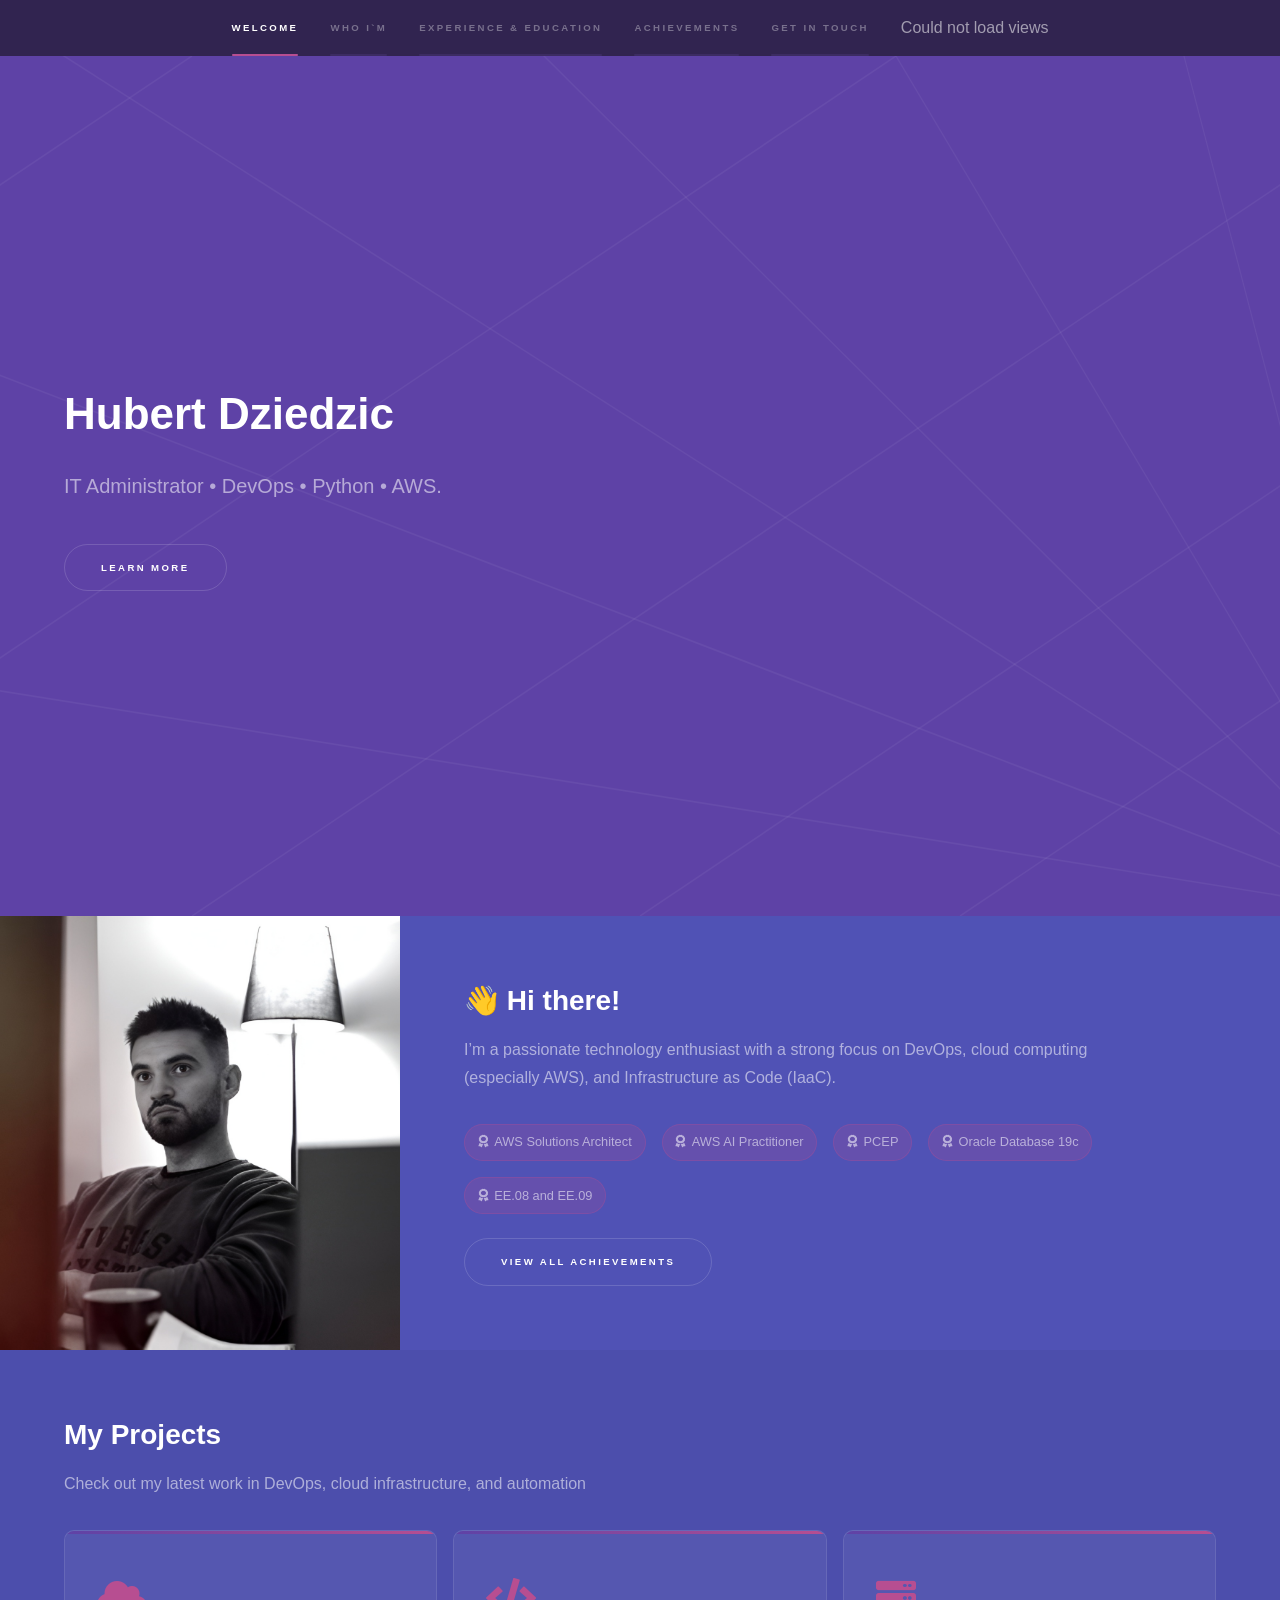
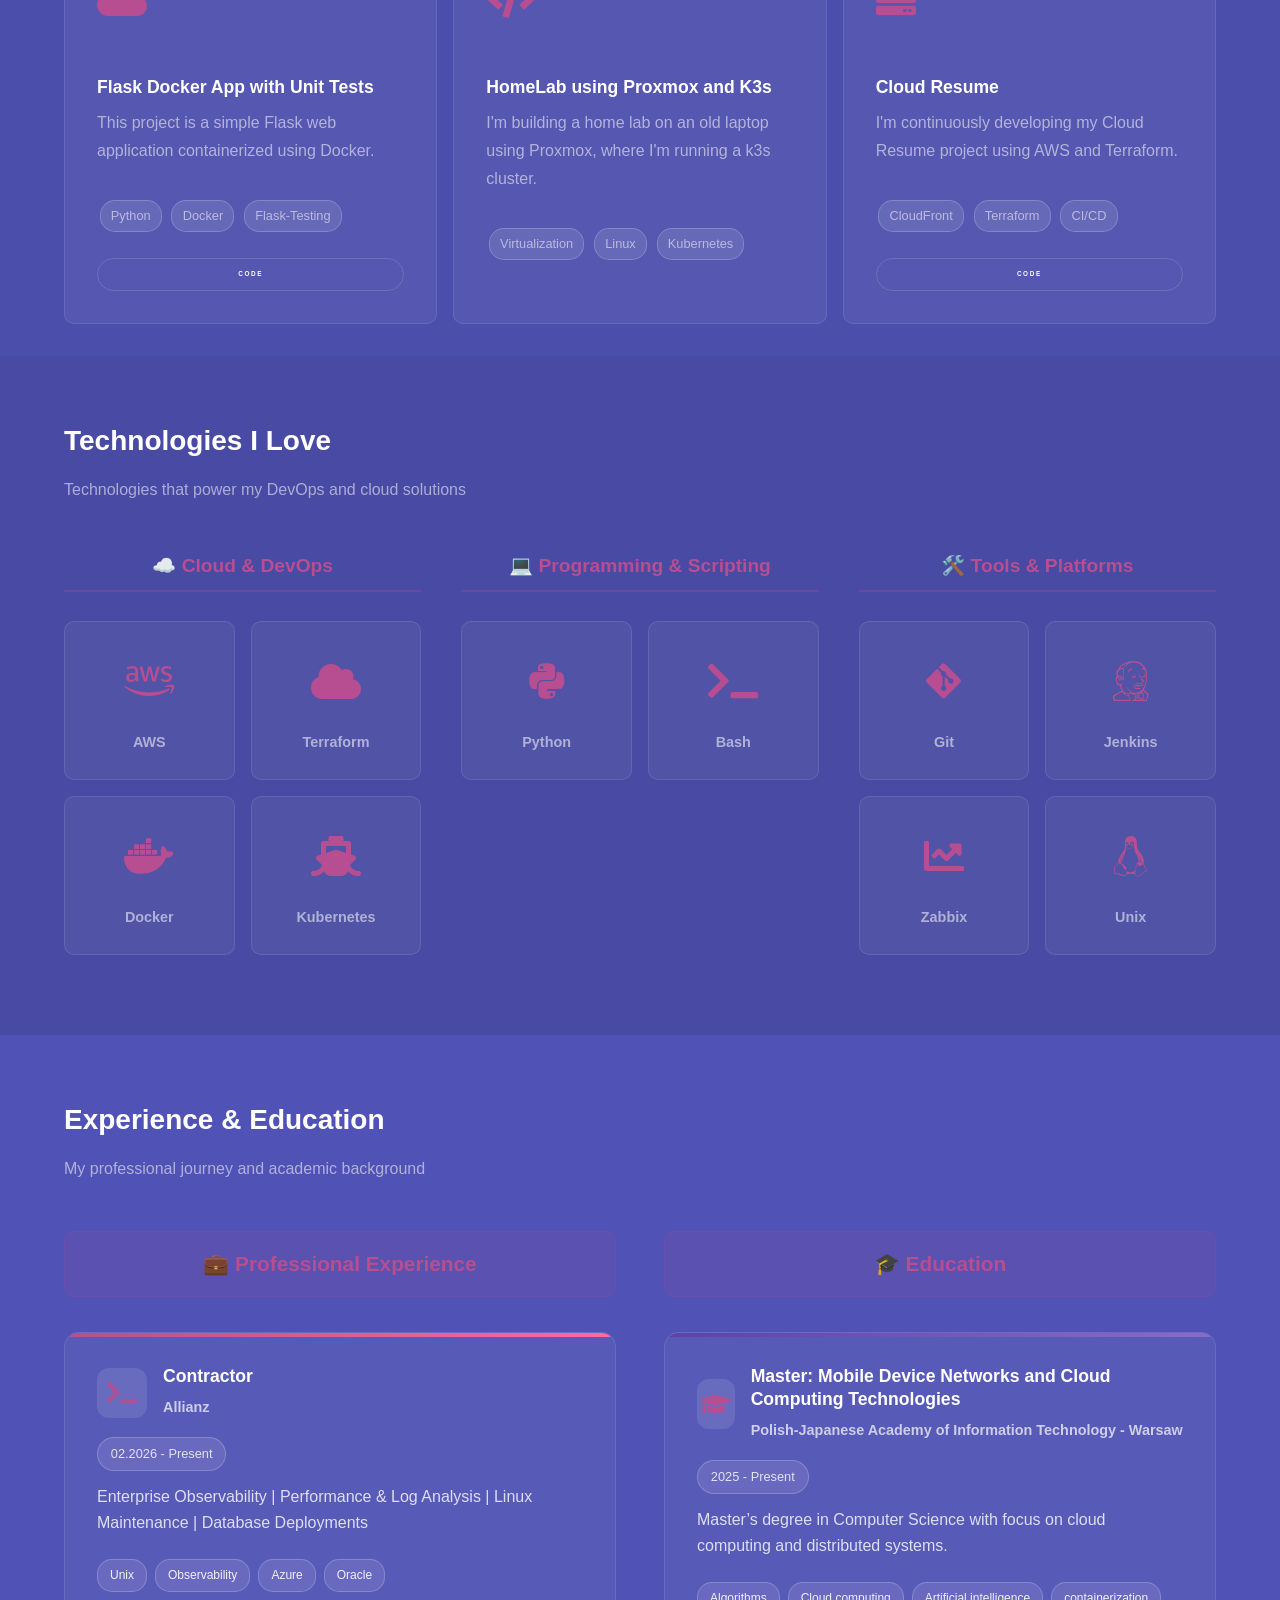
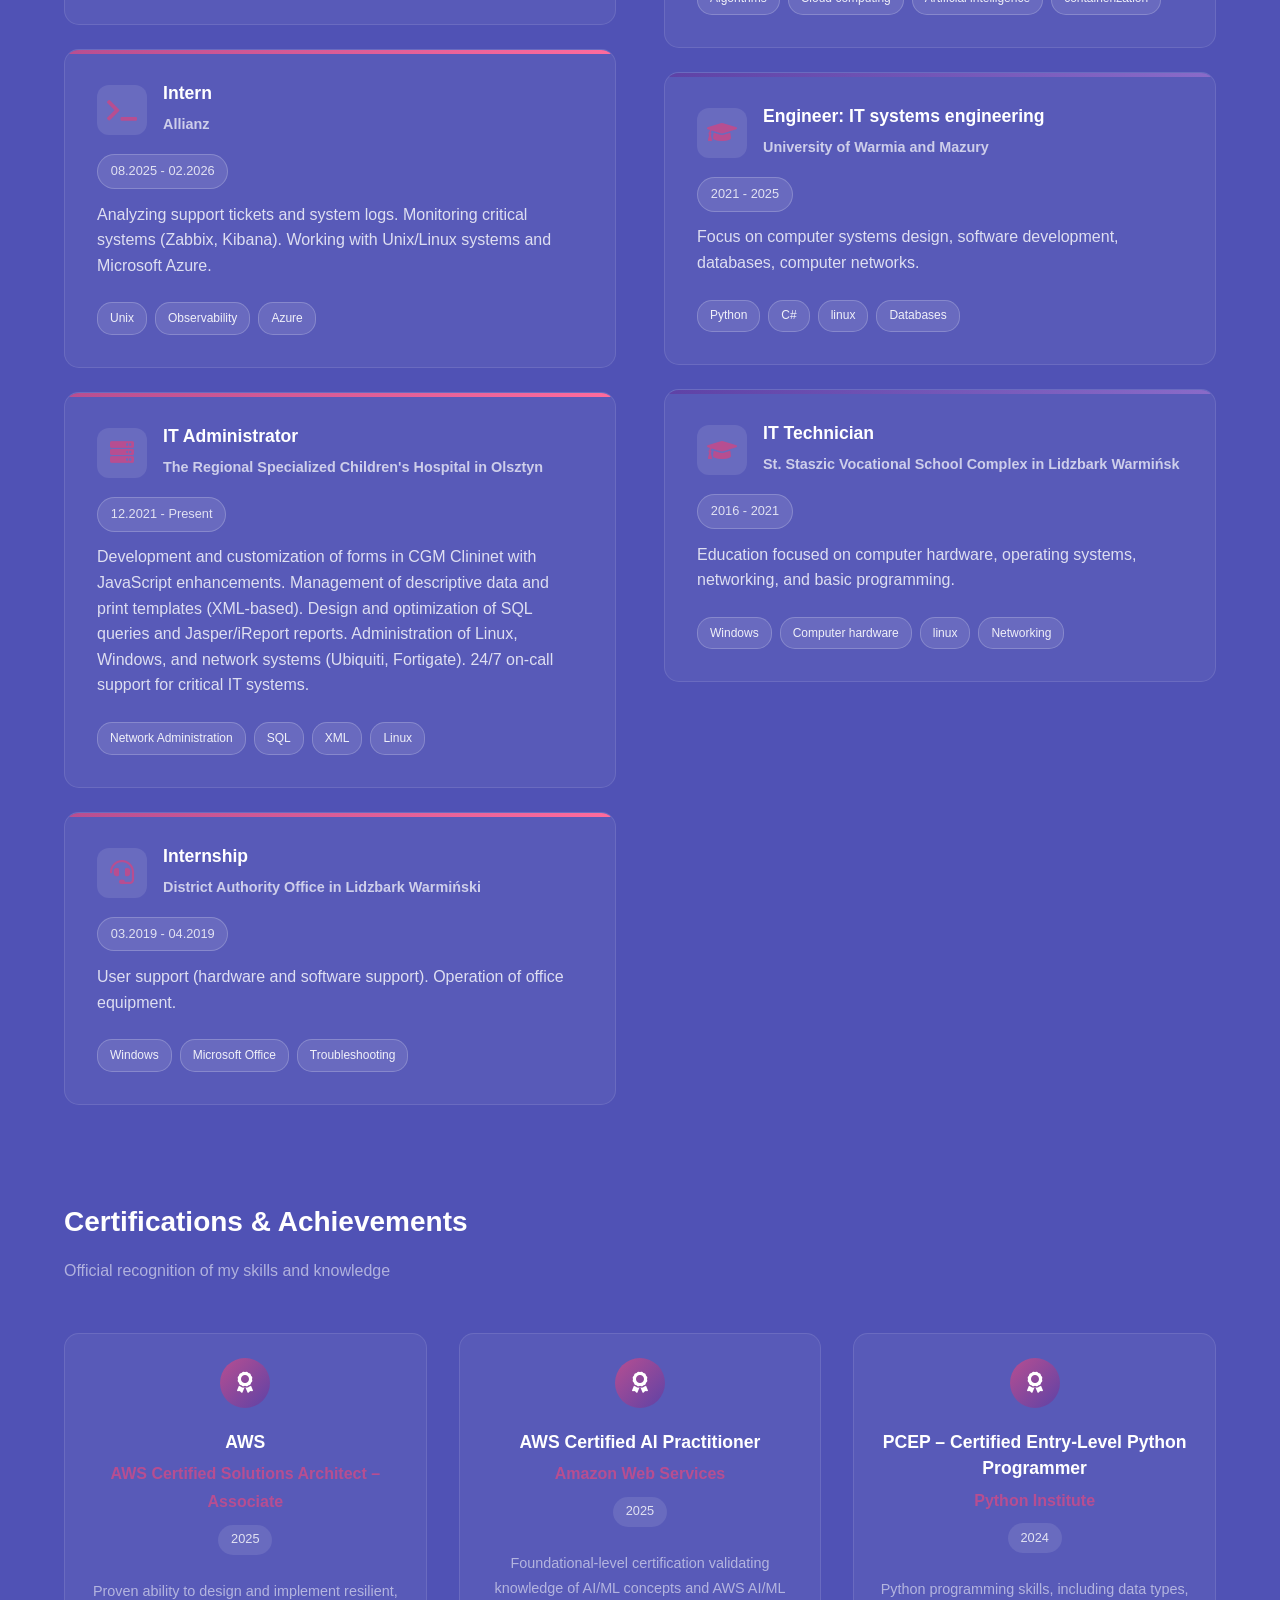
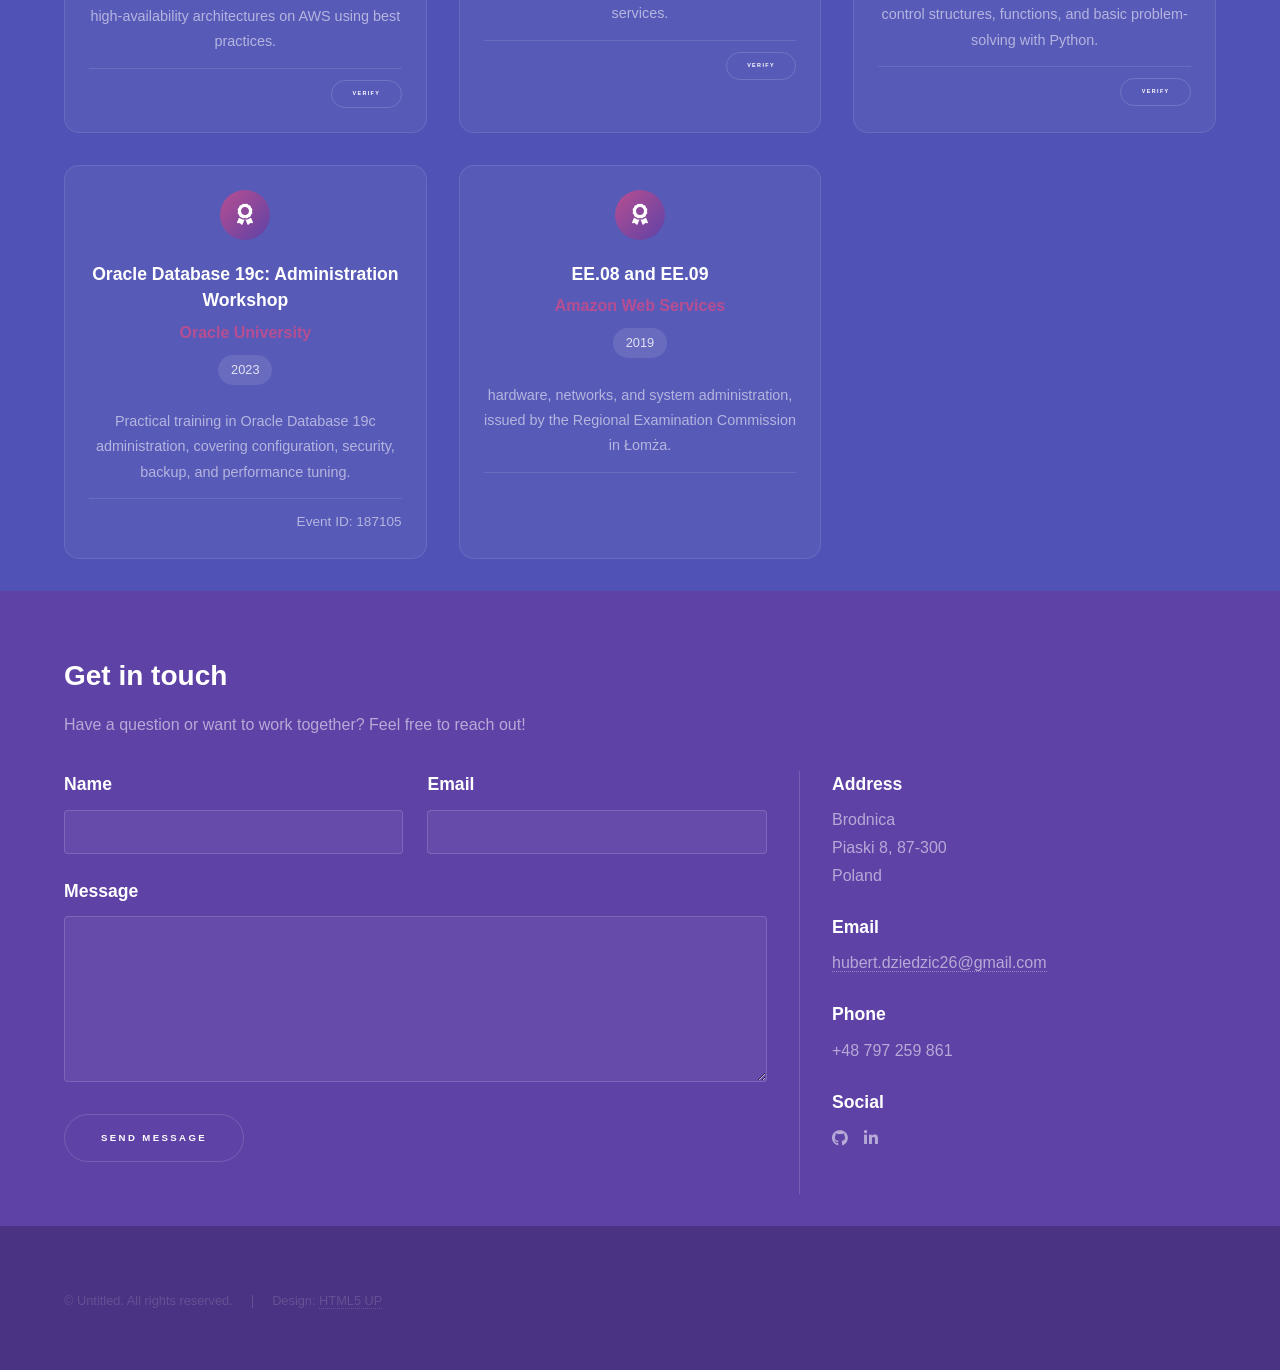
==== commit 3482d690: "website update" ====
--- a/website/index.html
+++ b/website/index.html
@@ -123,8 +123,9 @@
 									<div class="project-links">
 										<a href="https://github.com/Hubert-Dziedzic" class="button small">Code</a>
 									</div>
-								</div>
 							-->
+								</div>
+							
 								<!-- Project 3 -->
 								<div class="project-card">
 									<div class="project-icon">
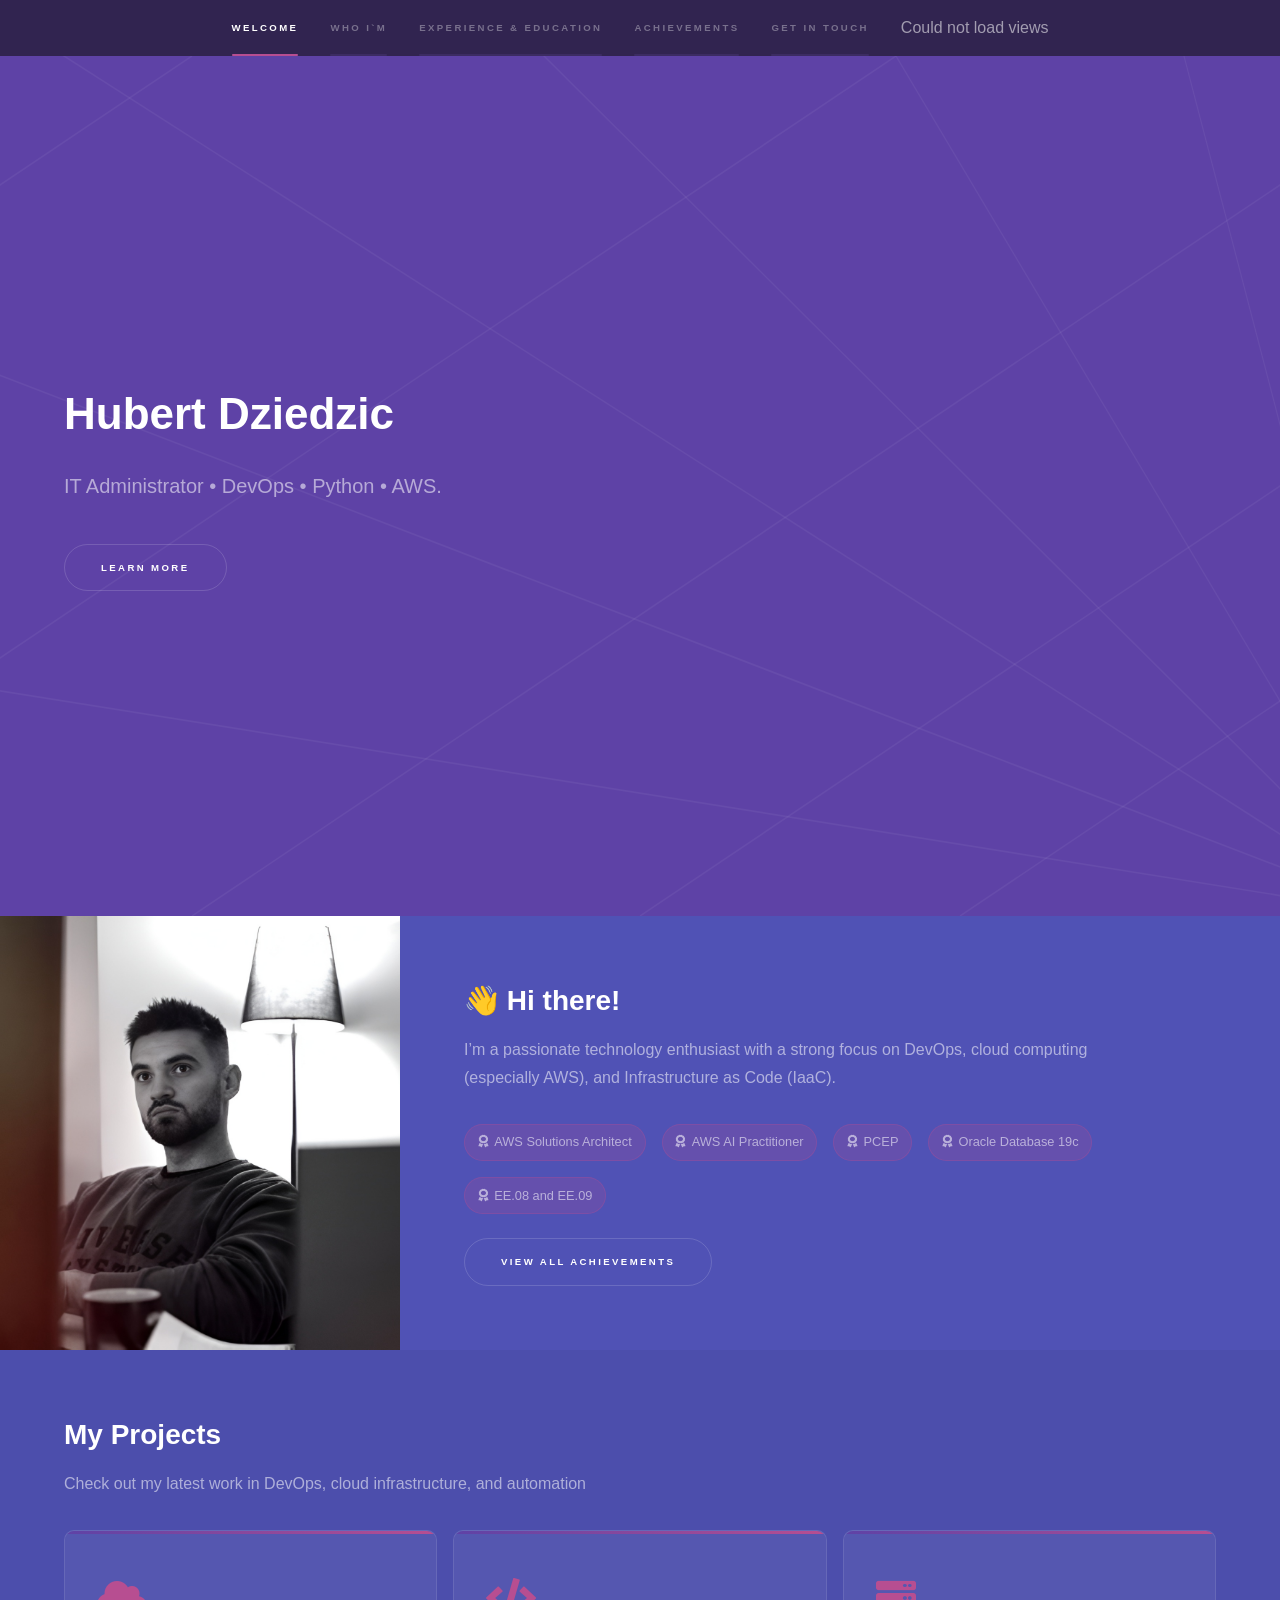
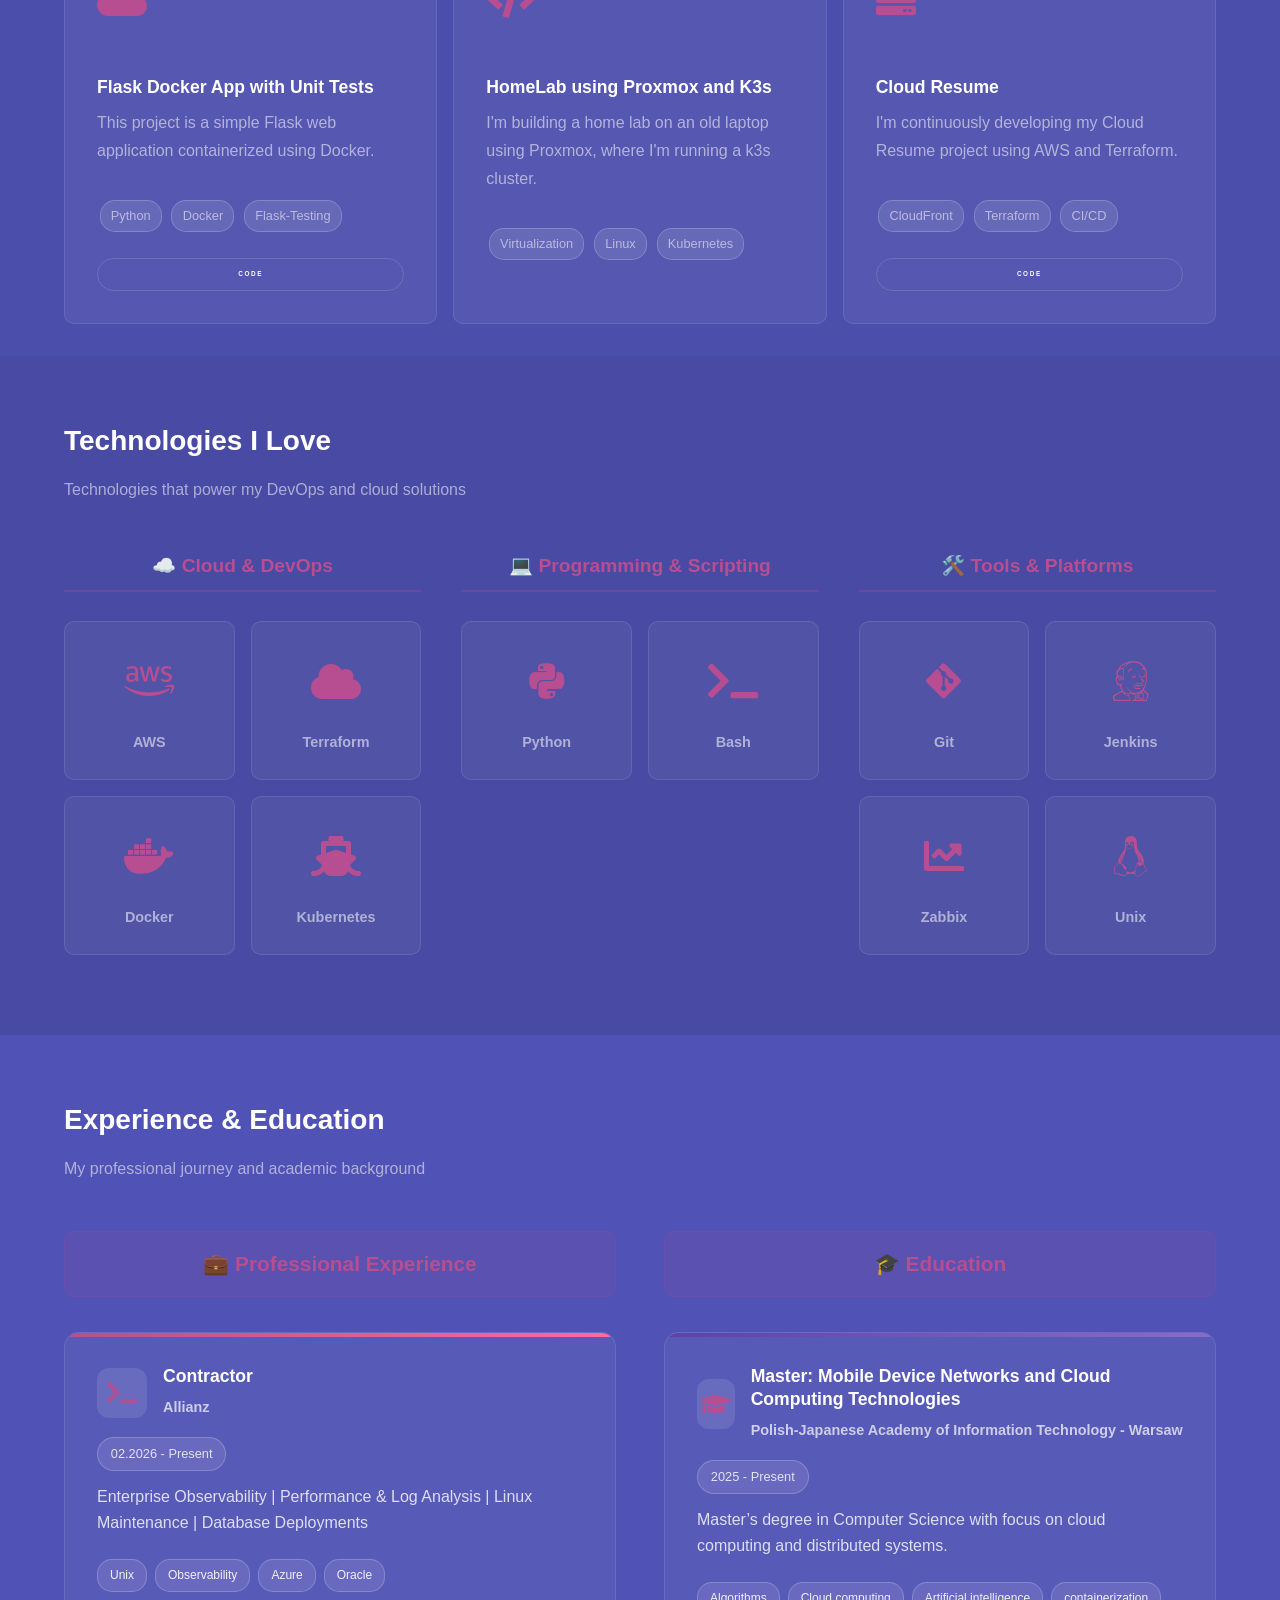
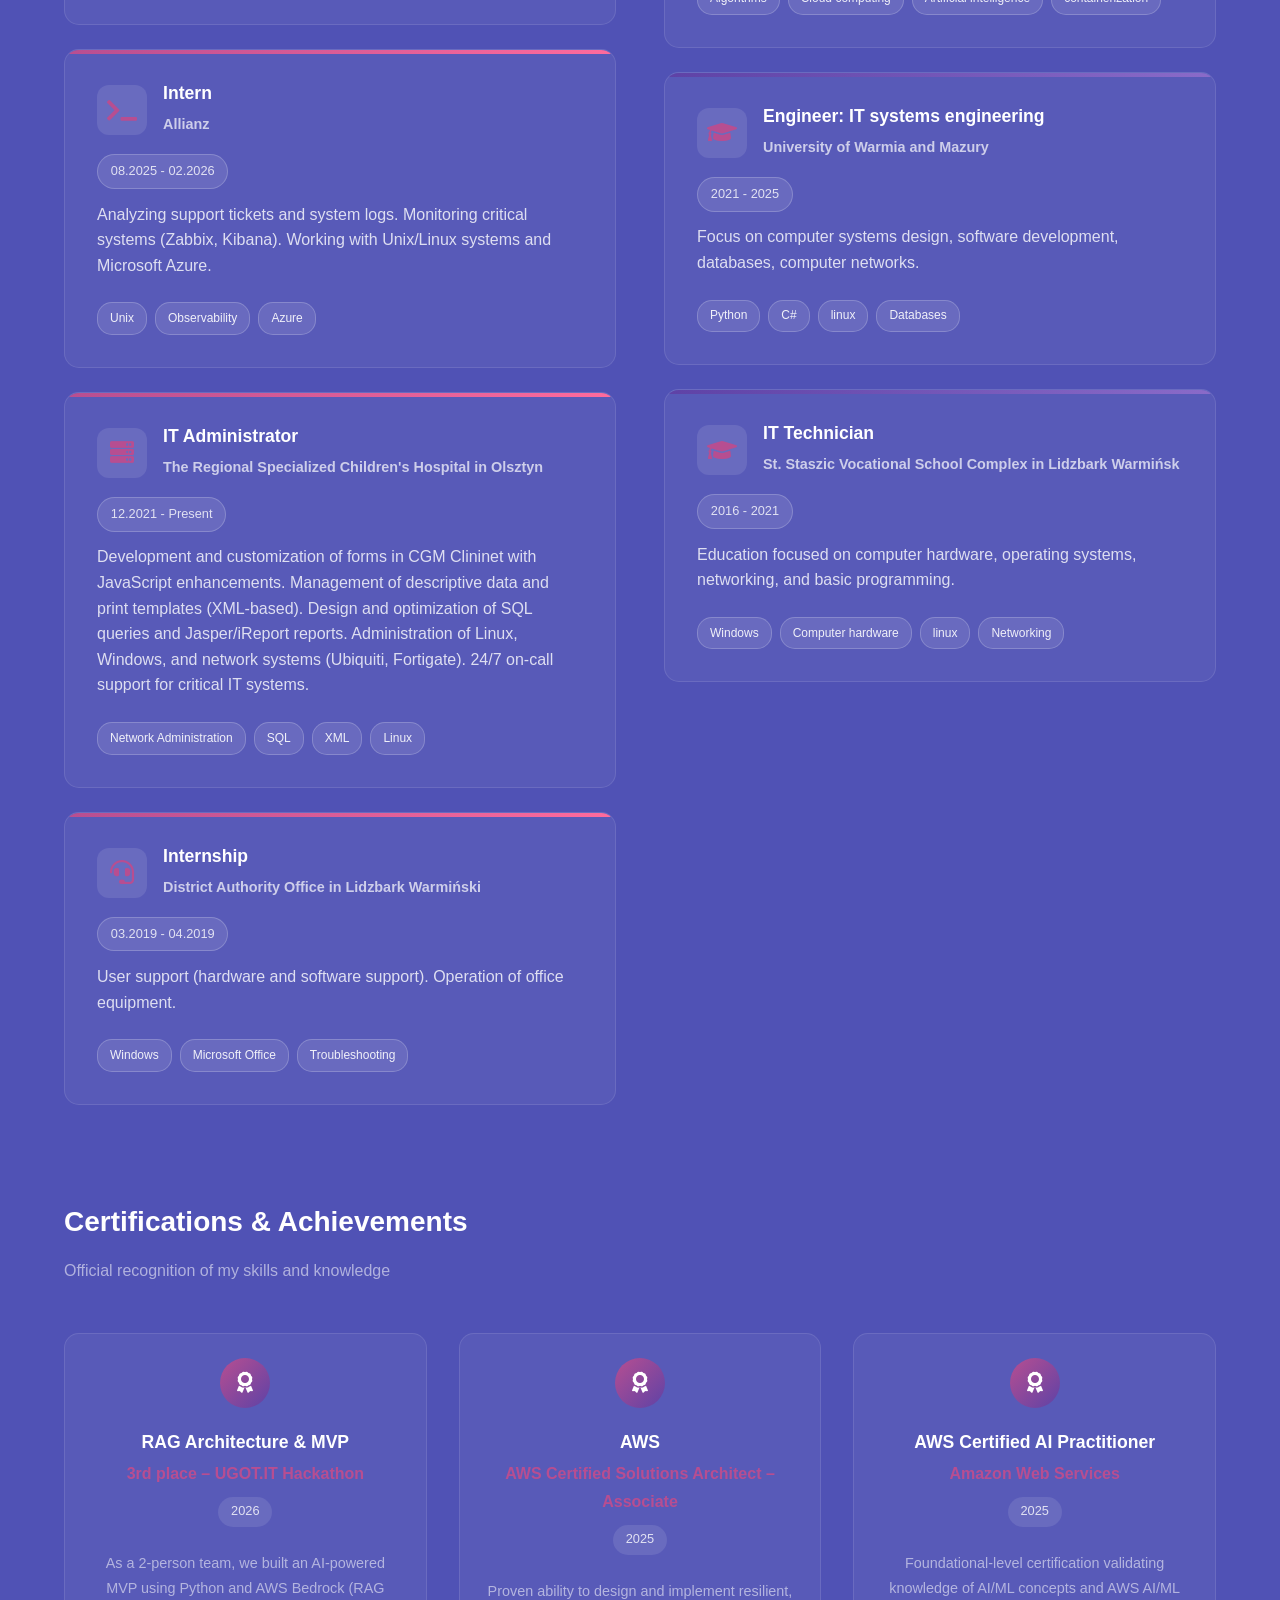
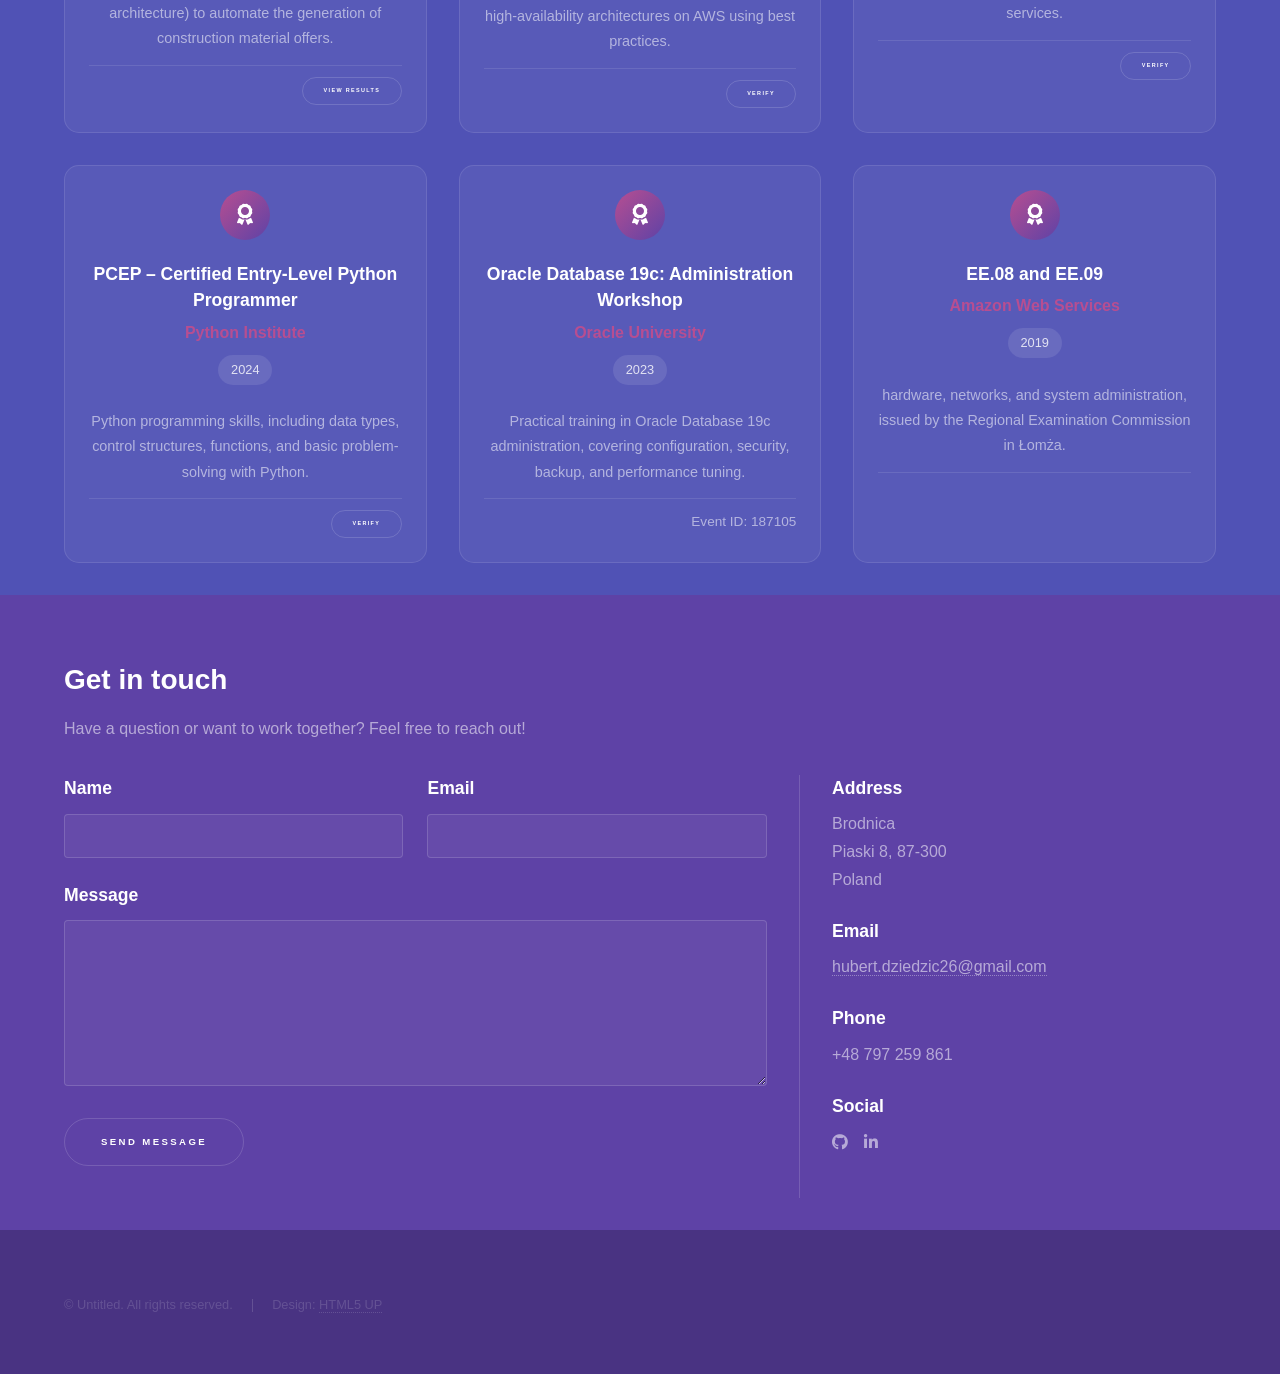
==== commit 8f827e5d: "achievements section update" ====
--- a/website/index.html
+++ b/website/index.html
@@ -139,7 +139,7 @@
 										<span class="tech-tag">CI/CD</span>
 									</div>
 									<div class="project-links">
-										<a href="https://github.com/Hubert-Dziedzic/k8s-setup" class="button small">Code</a>
+										<a href="https://github.com/Hubert-Dziedzic/aws-cloud-resume" class="button small">Code</a>
 									</div>
 								</div>
 
@@ -375,8 +375,21 @@
 						<div class="inner">
 							<h2>Certifications & Achievements</h2>
 							<p>Official recognition of my skills and knowledge</p>
+							<div class="certs-grid">
+
+								<div class="cert-card">
+									<div class="cert-badge">
+										<i class="icon solid fa-award"></i>
+									</div>
+									<h3>RAG Architecture & MVP</h3>
+									<span class="cert-issuer">3rd place – UGOT.IT Hackathon </span>
+									<span class="cert-date">2026</span>
+									<p>As a 2-person team, we built an AI-powered MVP using Python and AWS Bedrock (RAG architecture) to automate the generation of construction material offers.</p>
+									<div class="cert-credential">
+										<a href="hackathon-ugotit.html" class="button small">View Results</a>
+									</div>
+								</div>
 							
-							<div class="certs-grid">
 
 								<div class="cert-card">
 									<div class="cert-badge">
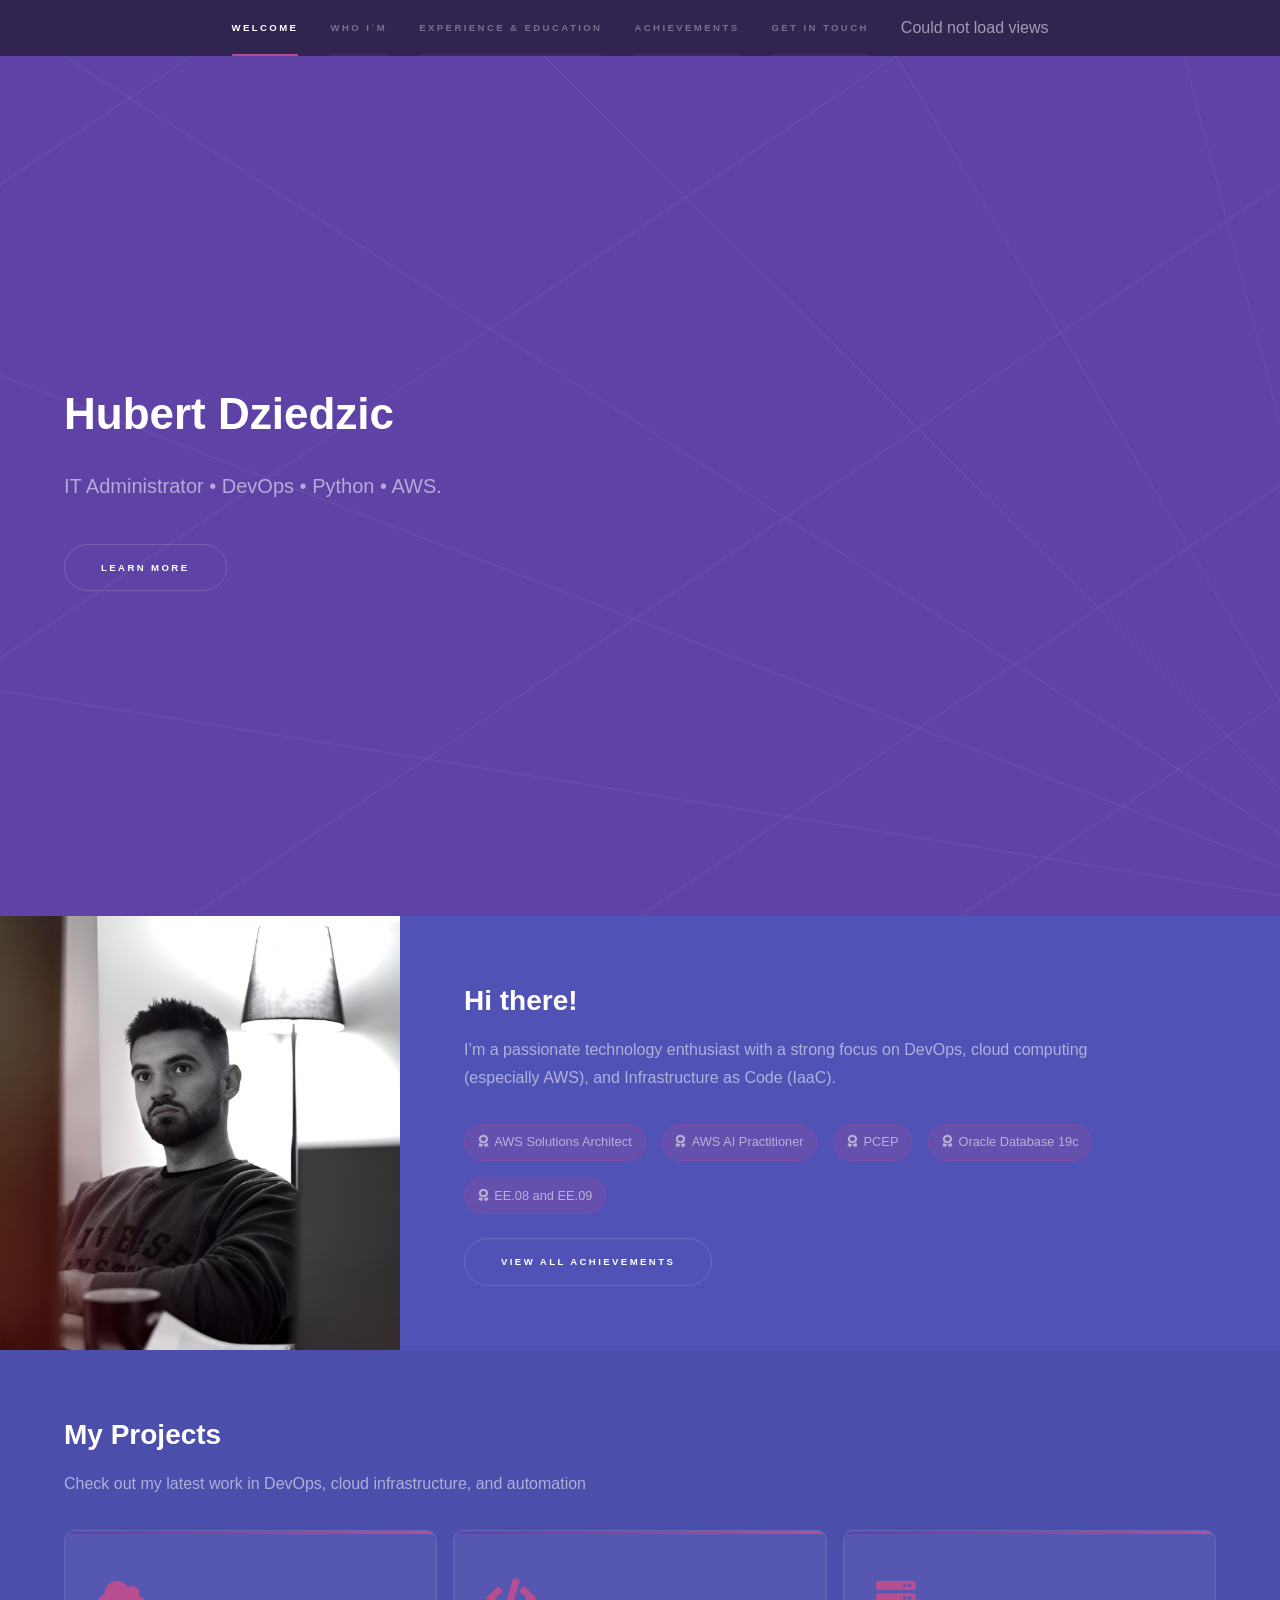
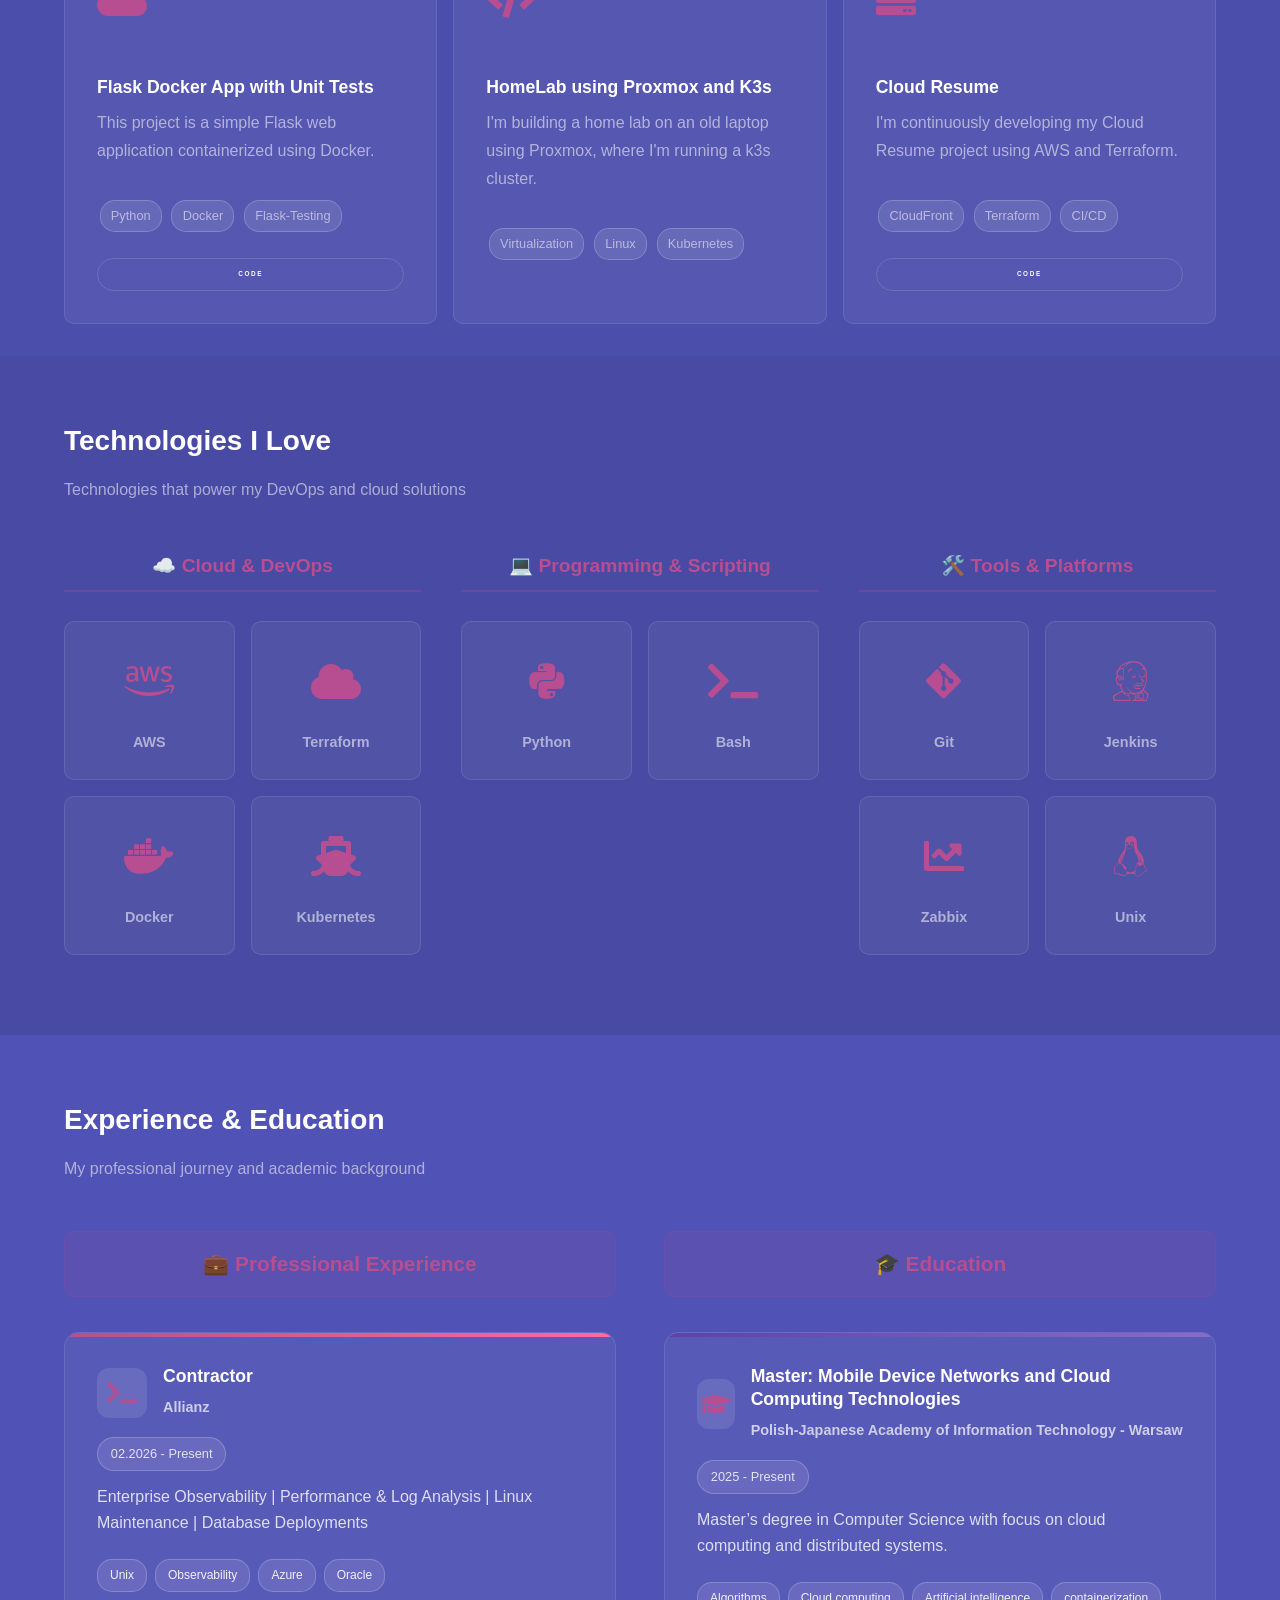
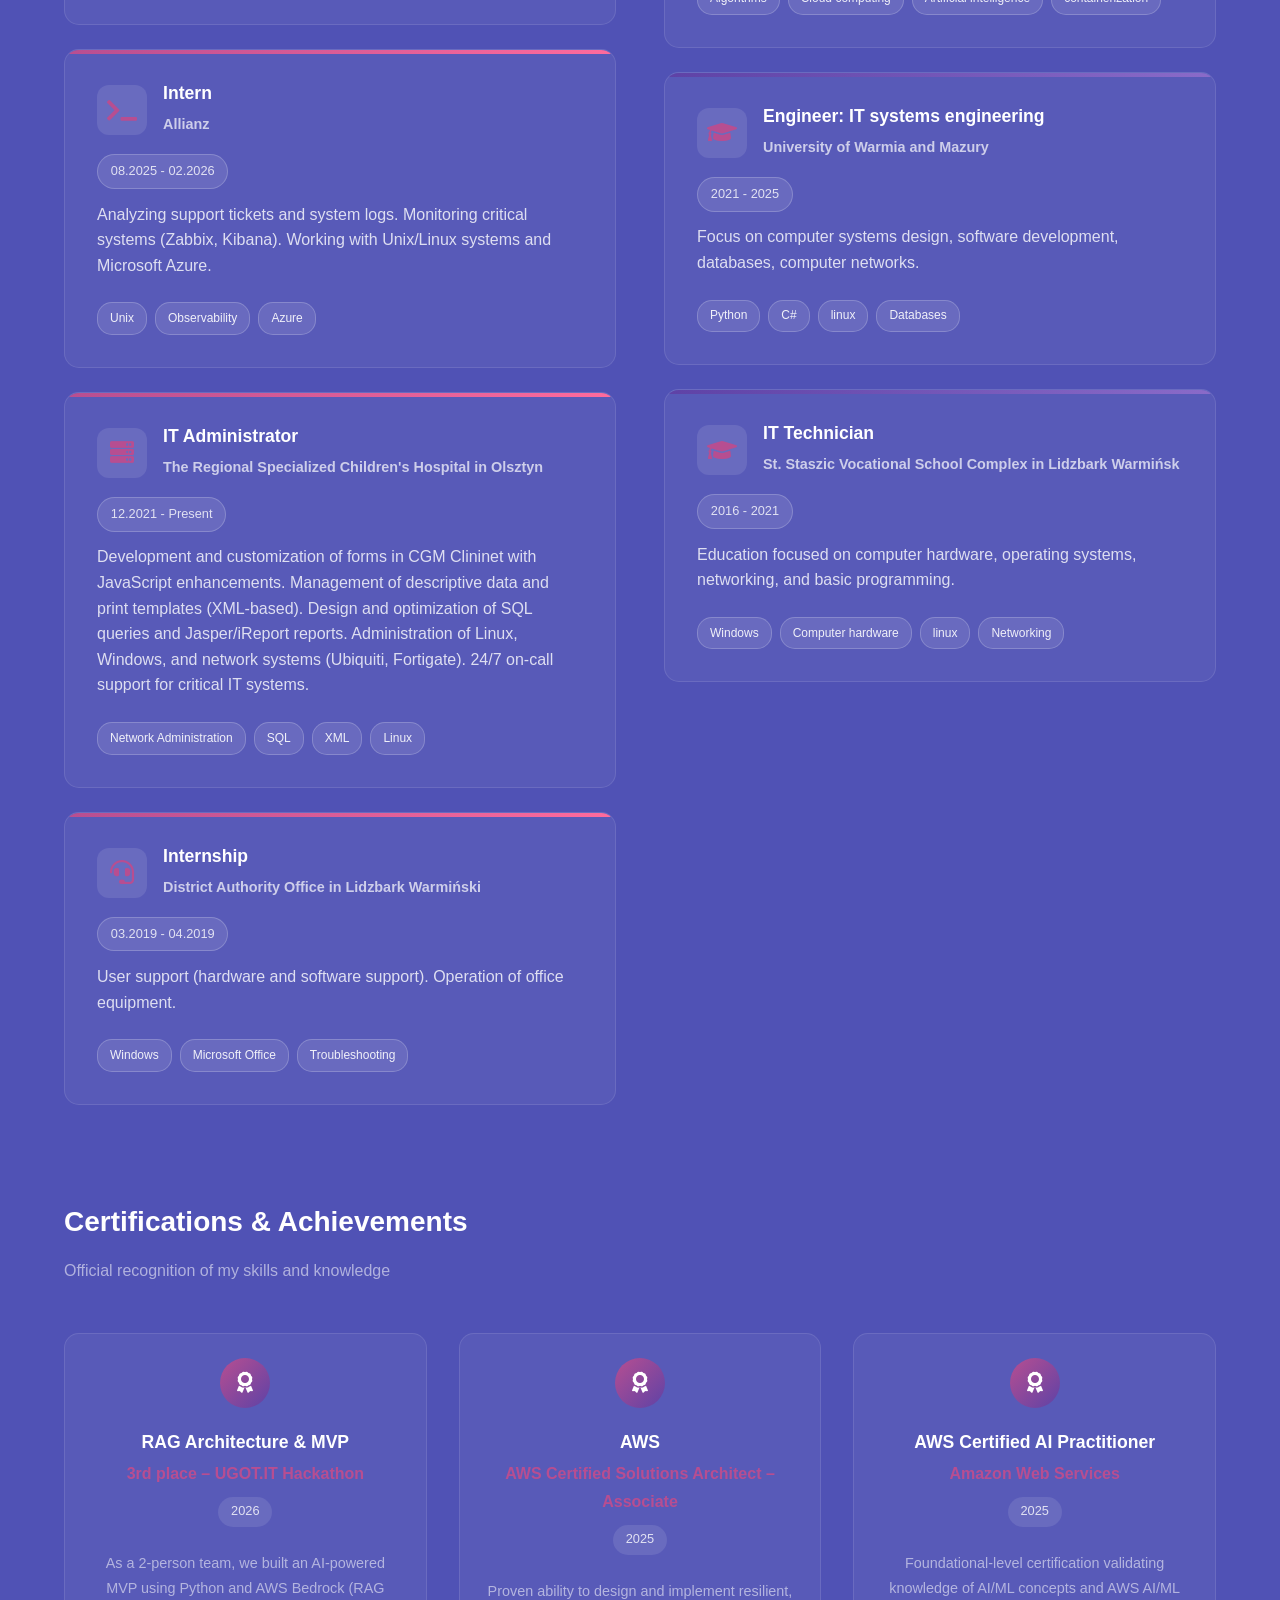
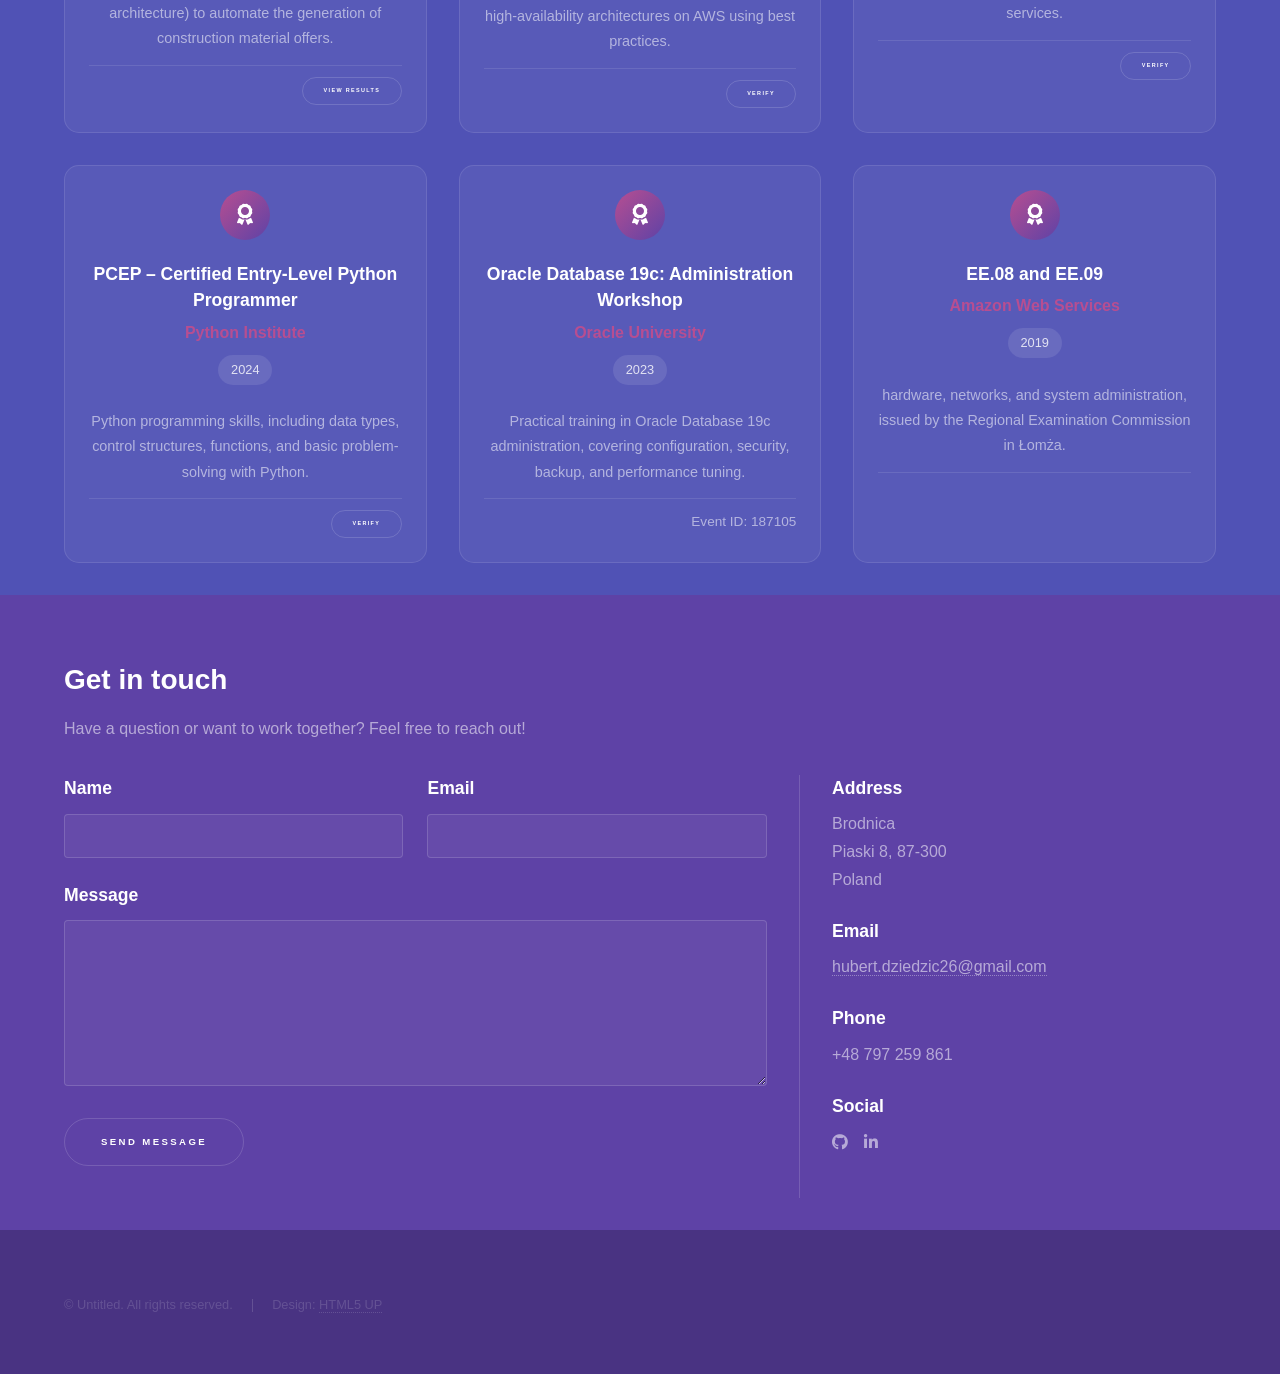
==== commit 4e9703e1: "minor changes" ====
--- a/website/index.html
+++ b/website/index.html
@@ -52,7 +52,7 @@
 							<a href="#" class="image"><img src="images/pic01.jpg" alt="" data-position="center center" /></a>
 							<div class="content">
 								<div class="inner">
-									<h2>👋 Hi there!</h2>
+									<h2>Hi there!</h2>
 									<p>I’m a passionate technology enthusiast with a strong focus on DevOps, cloud computing (especially AWS), and Infrastructure as Code (IaaC).</p>
 									<div class="cert-badges">
 										<div class="cert-badge-small">
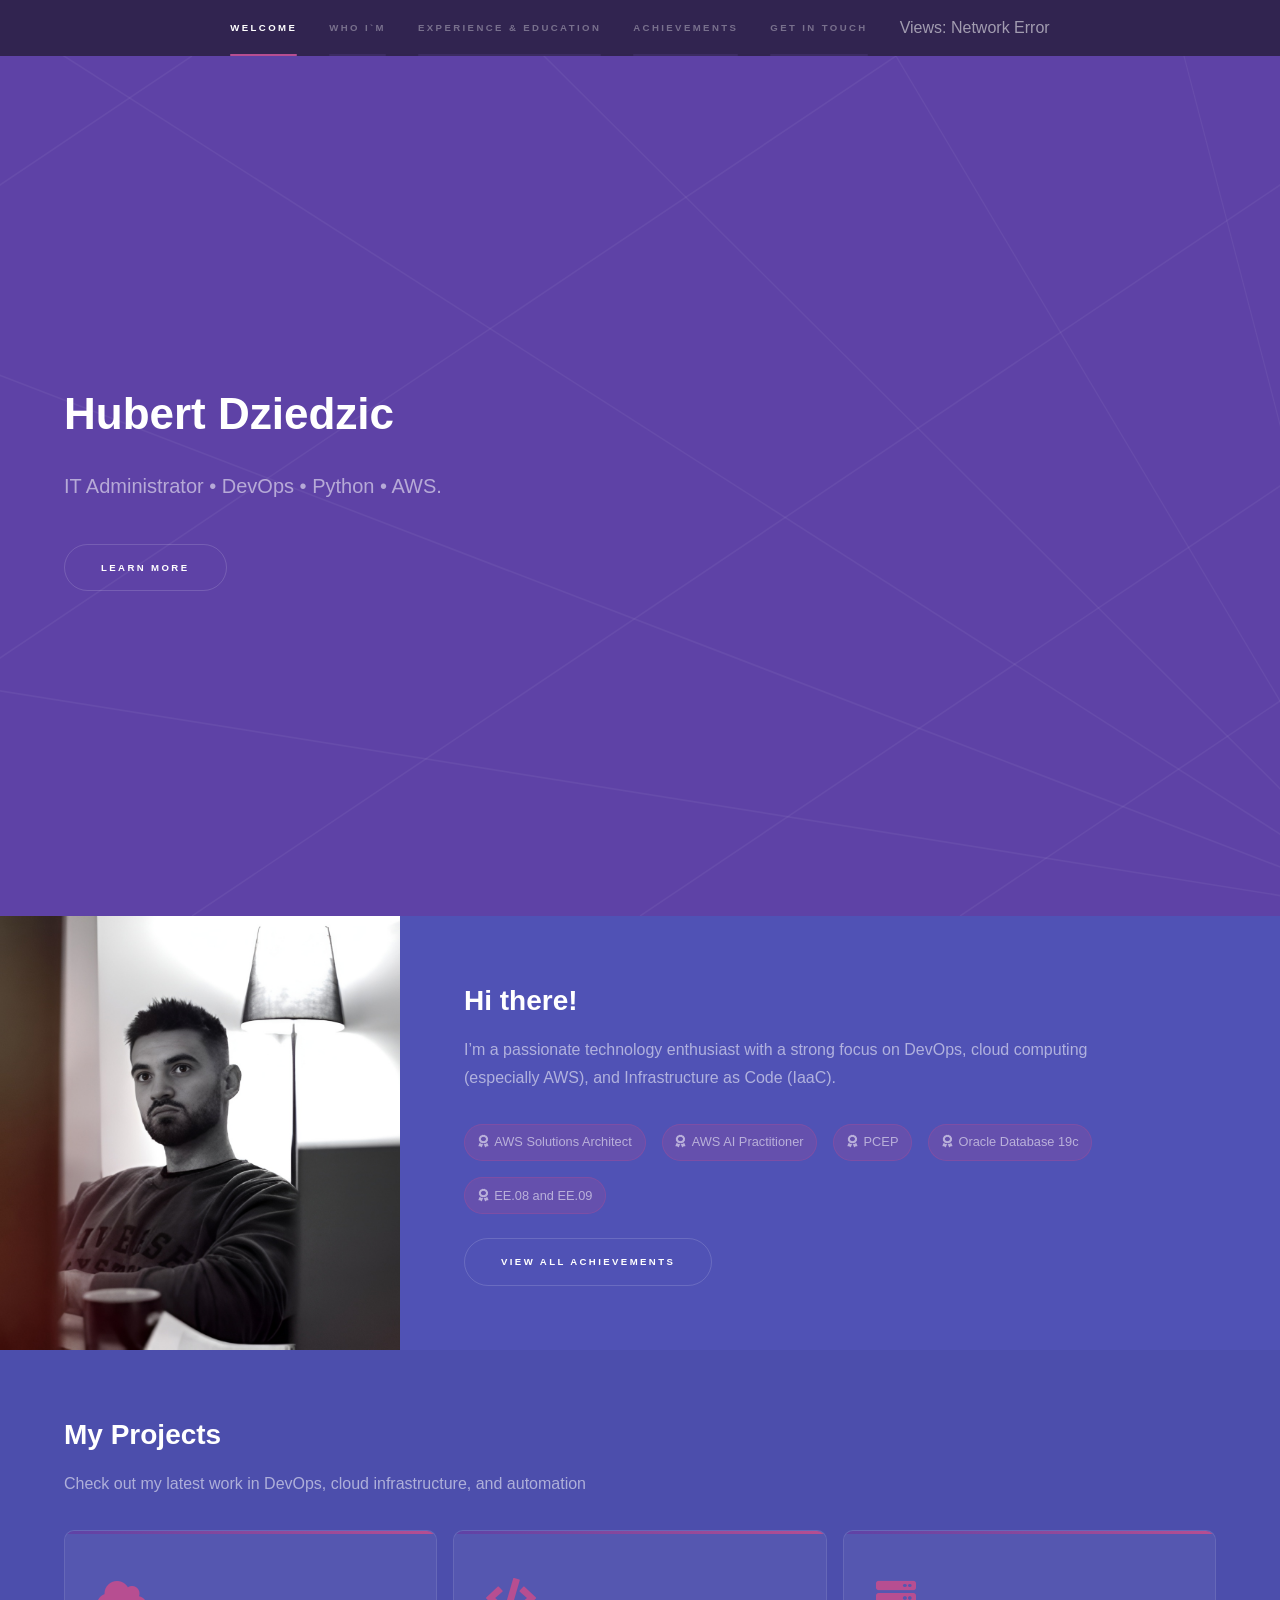
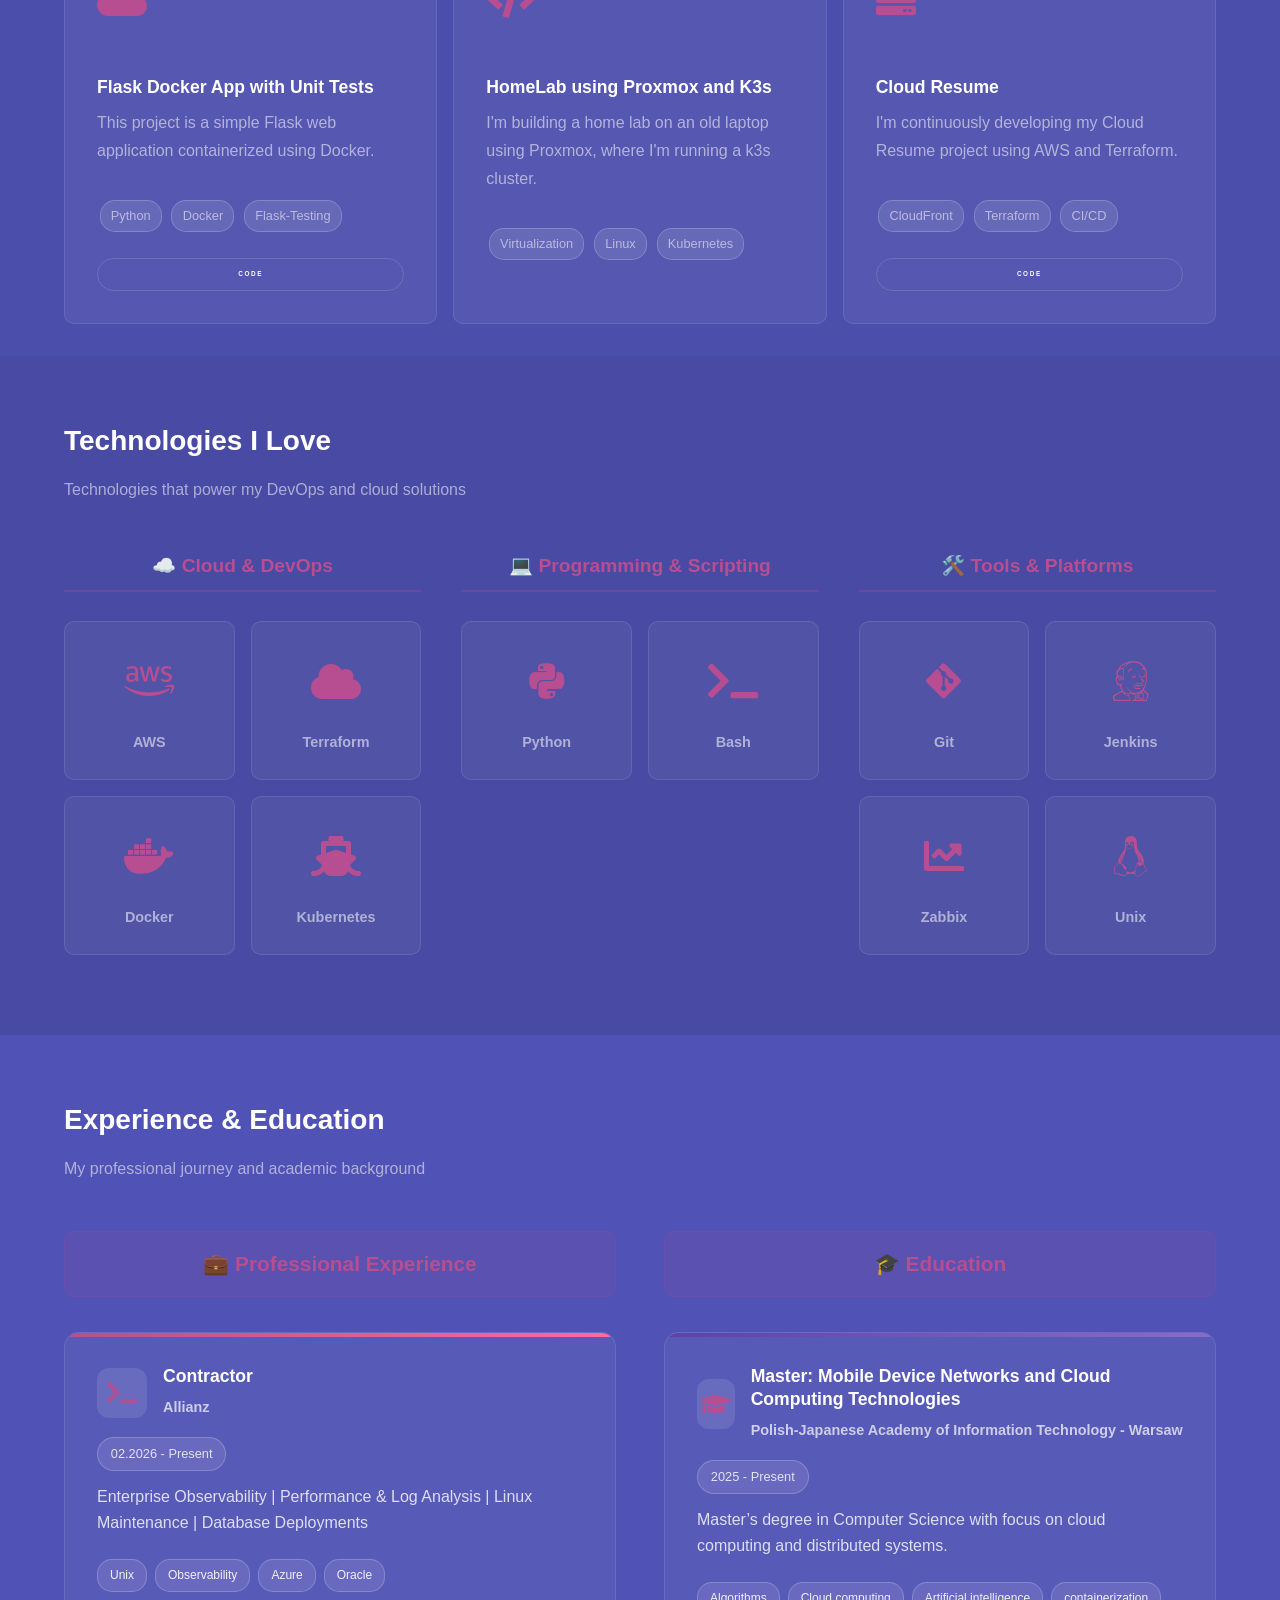
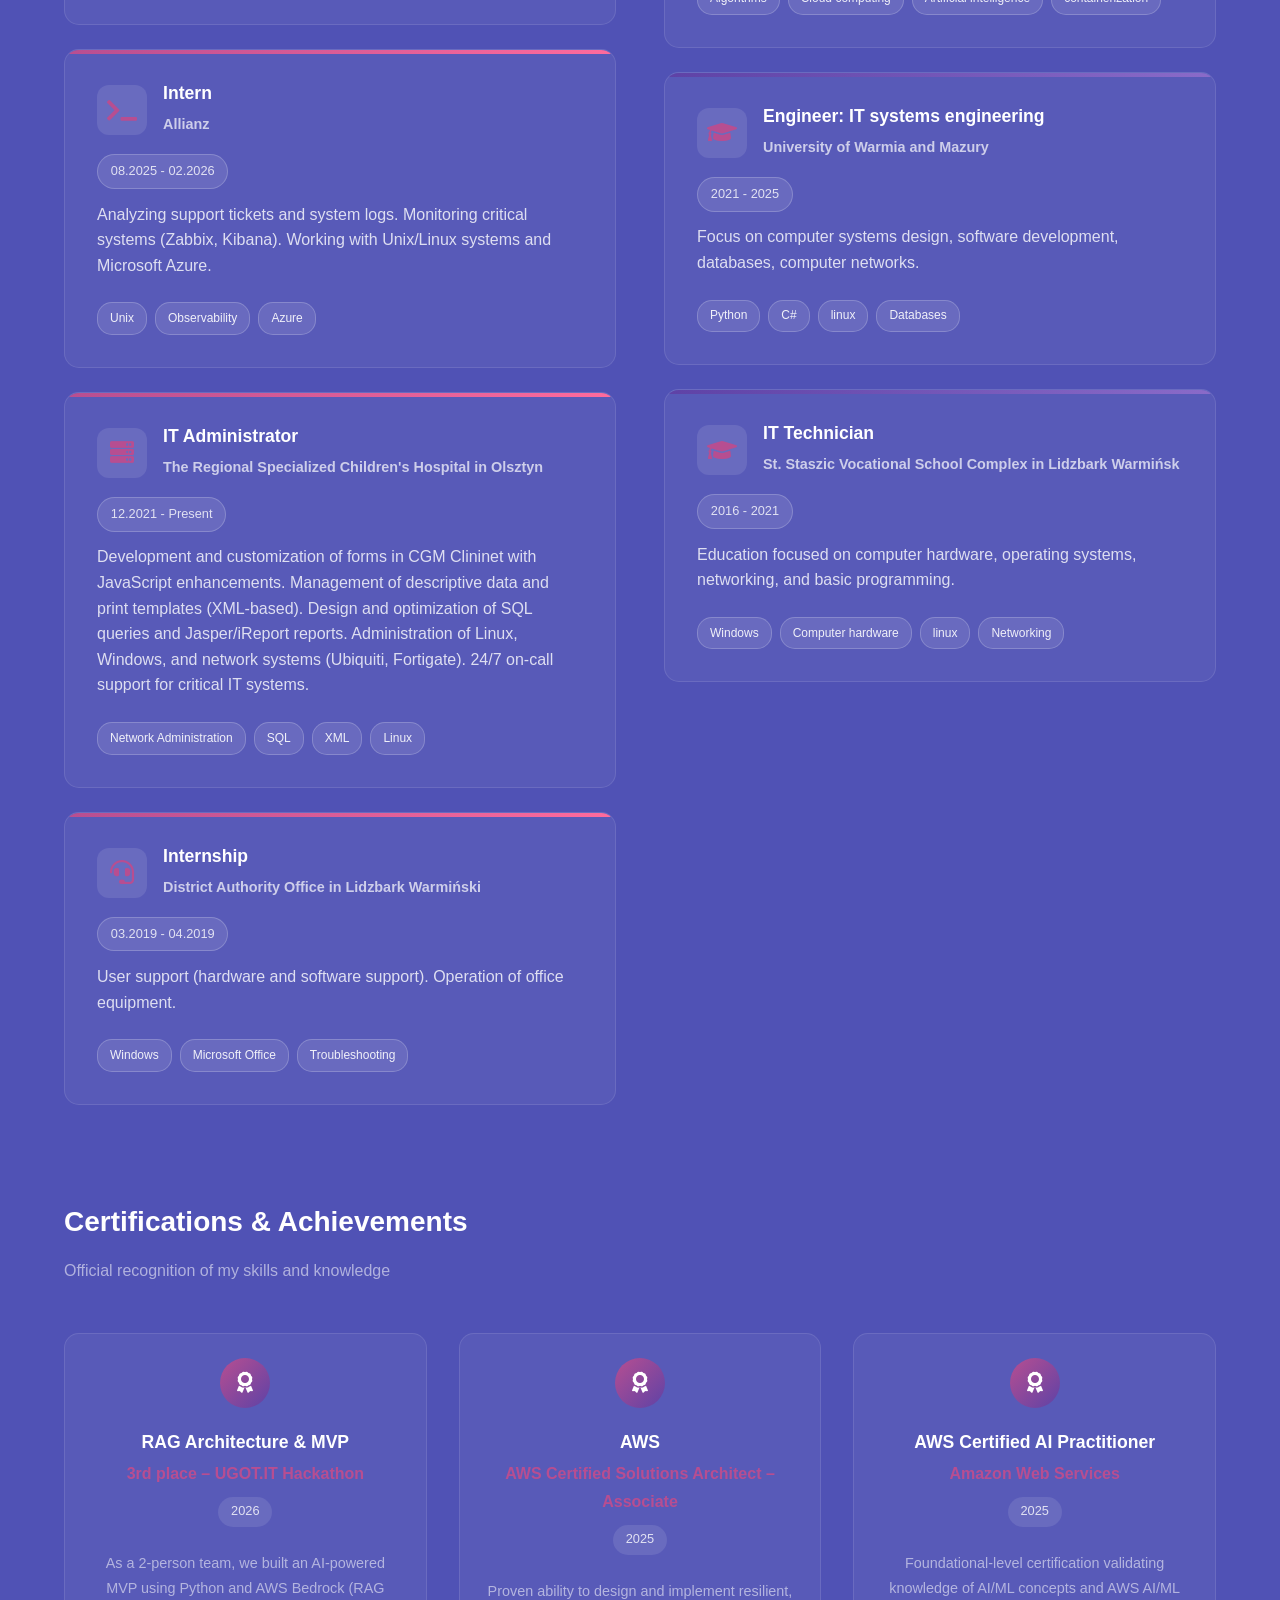
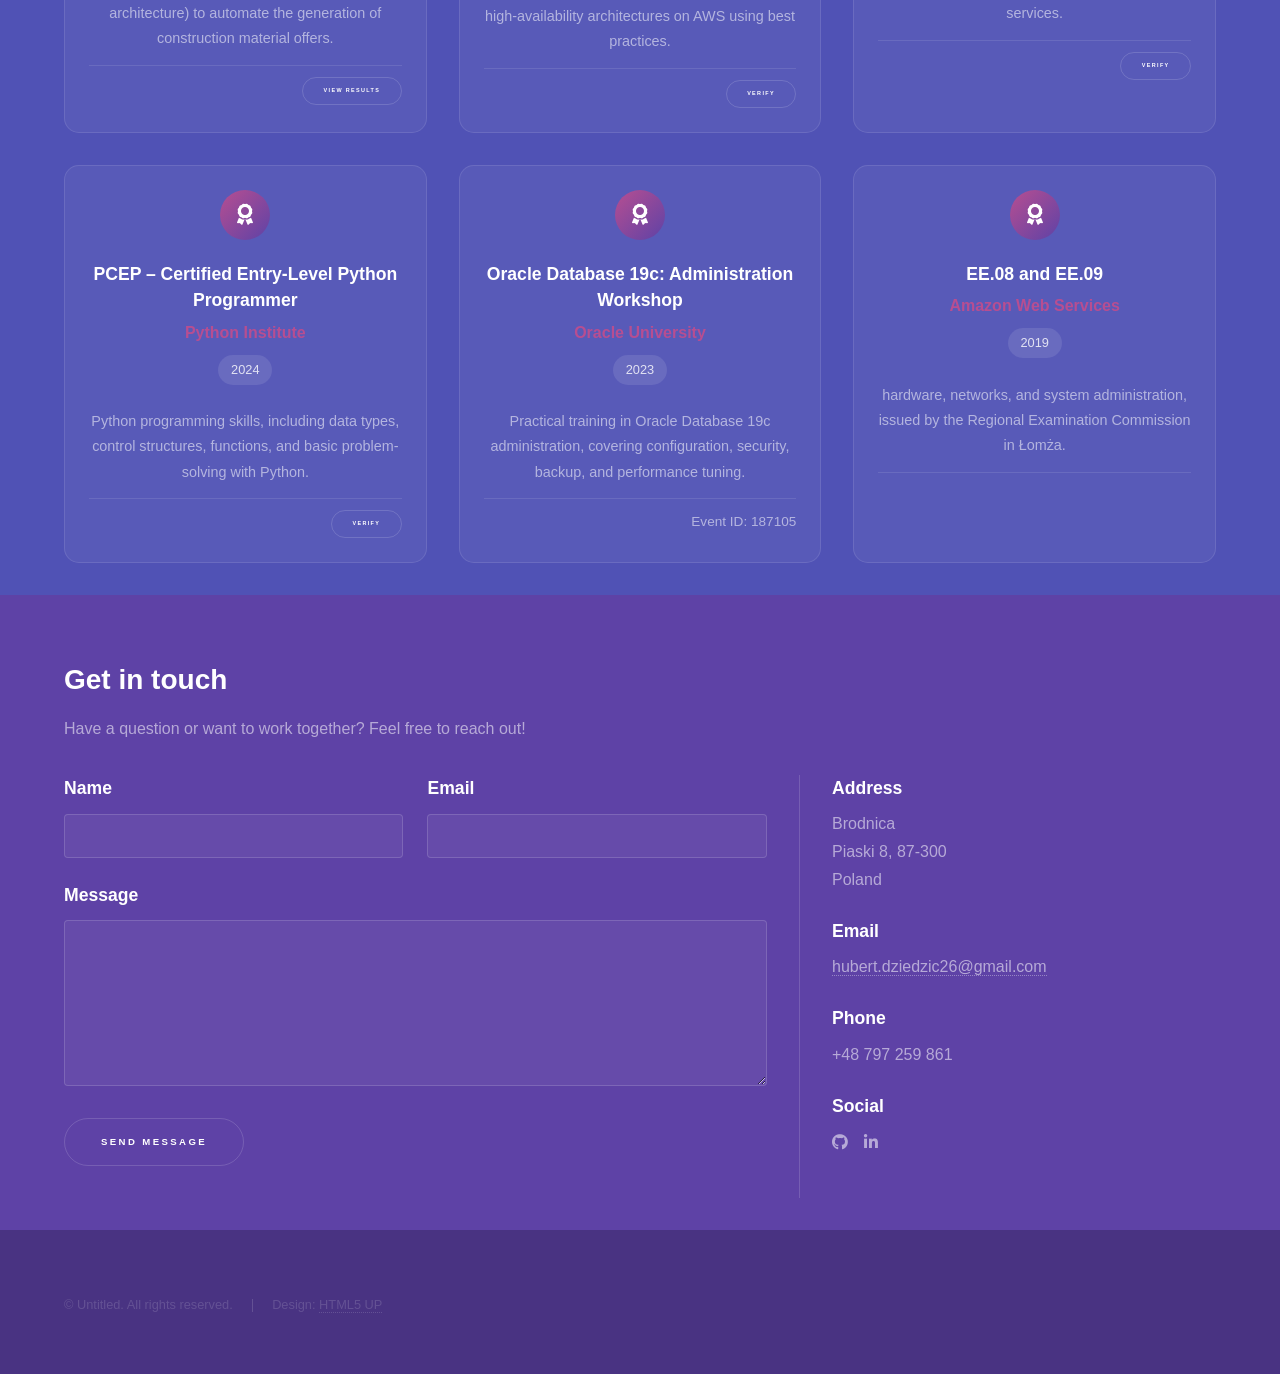
==== commit 777b9d5e: "minor update" ====
--- a/website/index.html
+++ b/website/index.html
@@ -1,5 +1,6 @@
 <!DOCTYPE HTML>
 <!--
+
 	Hyperspace by HTML5 UP
 	html5up.net | @ajlkn
 	Free for personal and commercial use under the CCA 3.0 license (html5up.net/license)
@@ -7,6 +8,7 @@
 <html>
 	<head>
 		<title>Huber Dziedzic Resume</title>
+		<link rel="icon" type="image/png" href="images/terminal.png" />
 		<meta charset="utf-8" />
 		<meta name="viewport" content="width=device-width, initial-scale=1, user-scalable=no" />
 		<link rel="stylesheet" href="assets/css/main.css" />
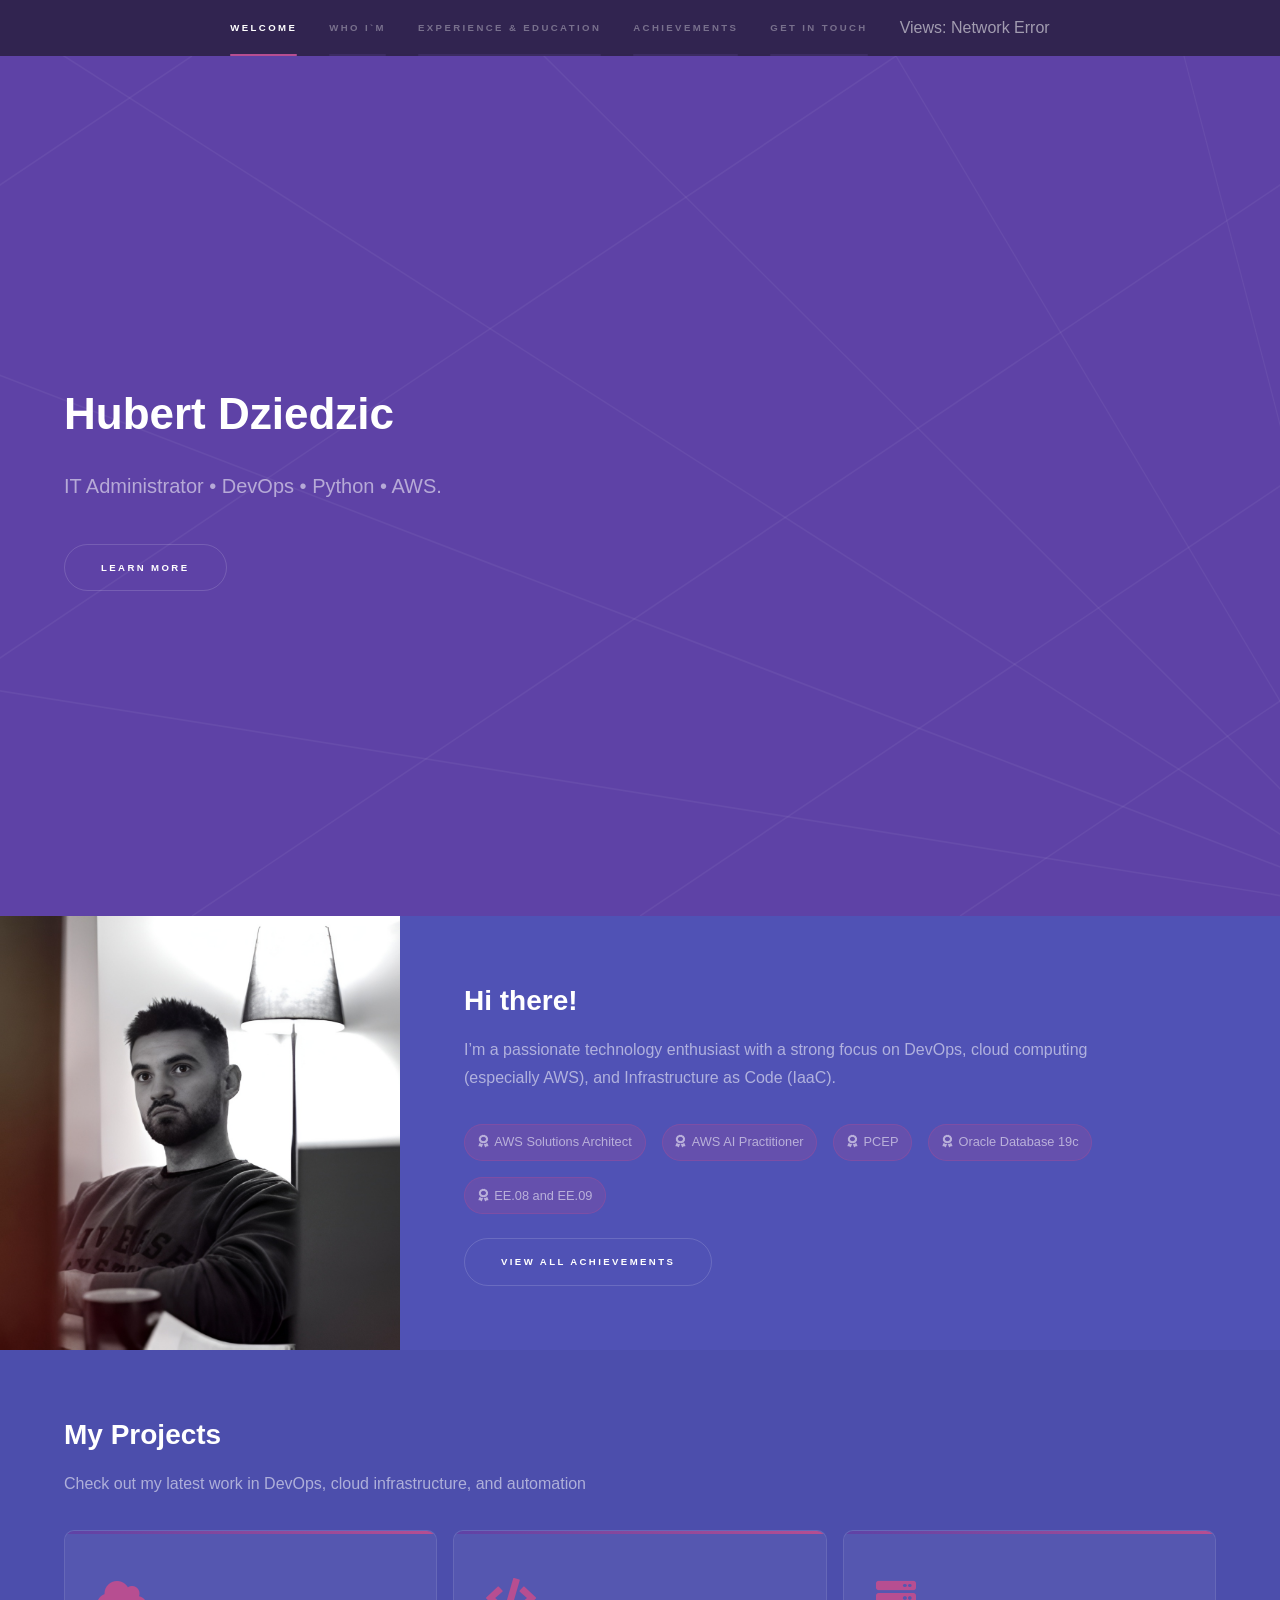
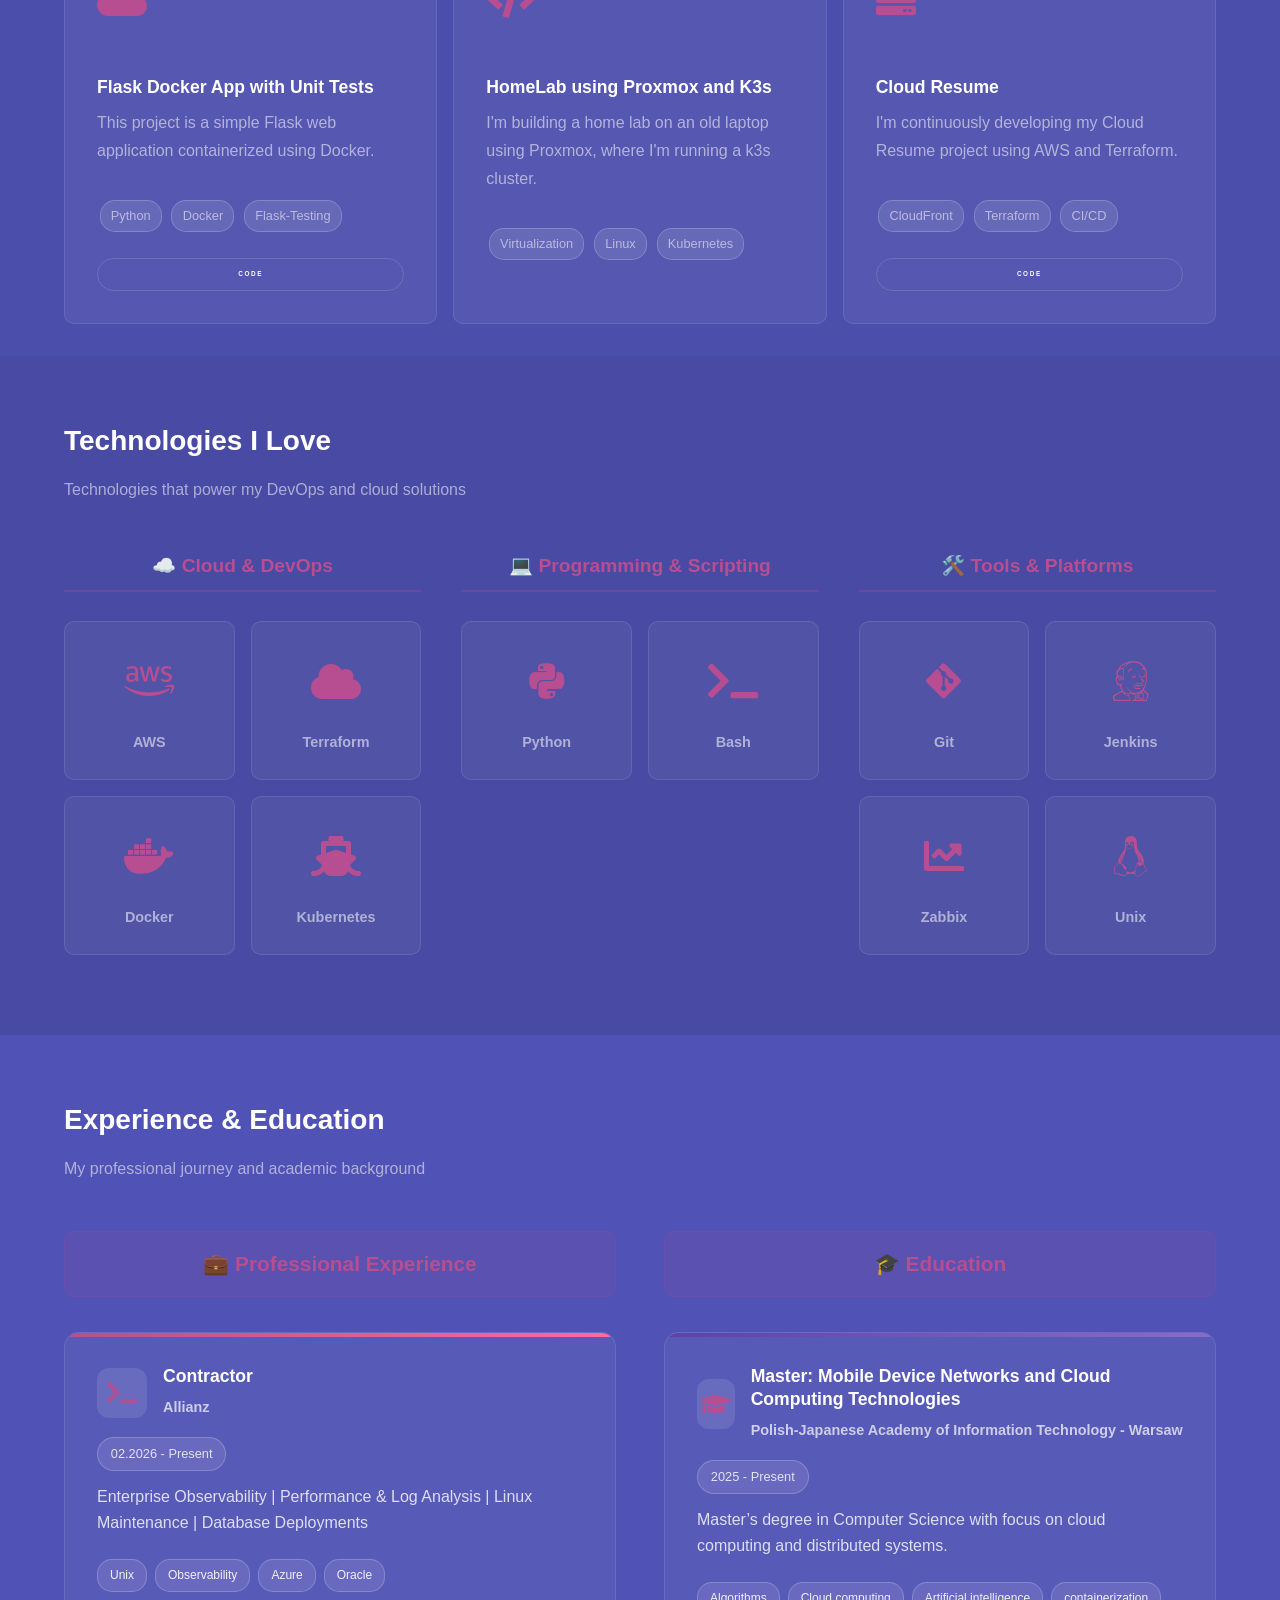
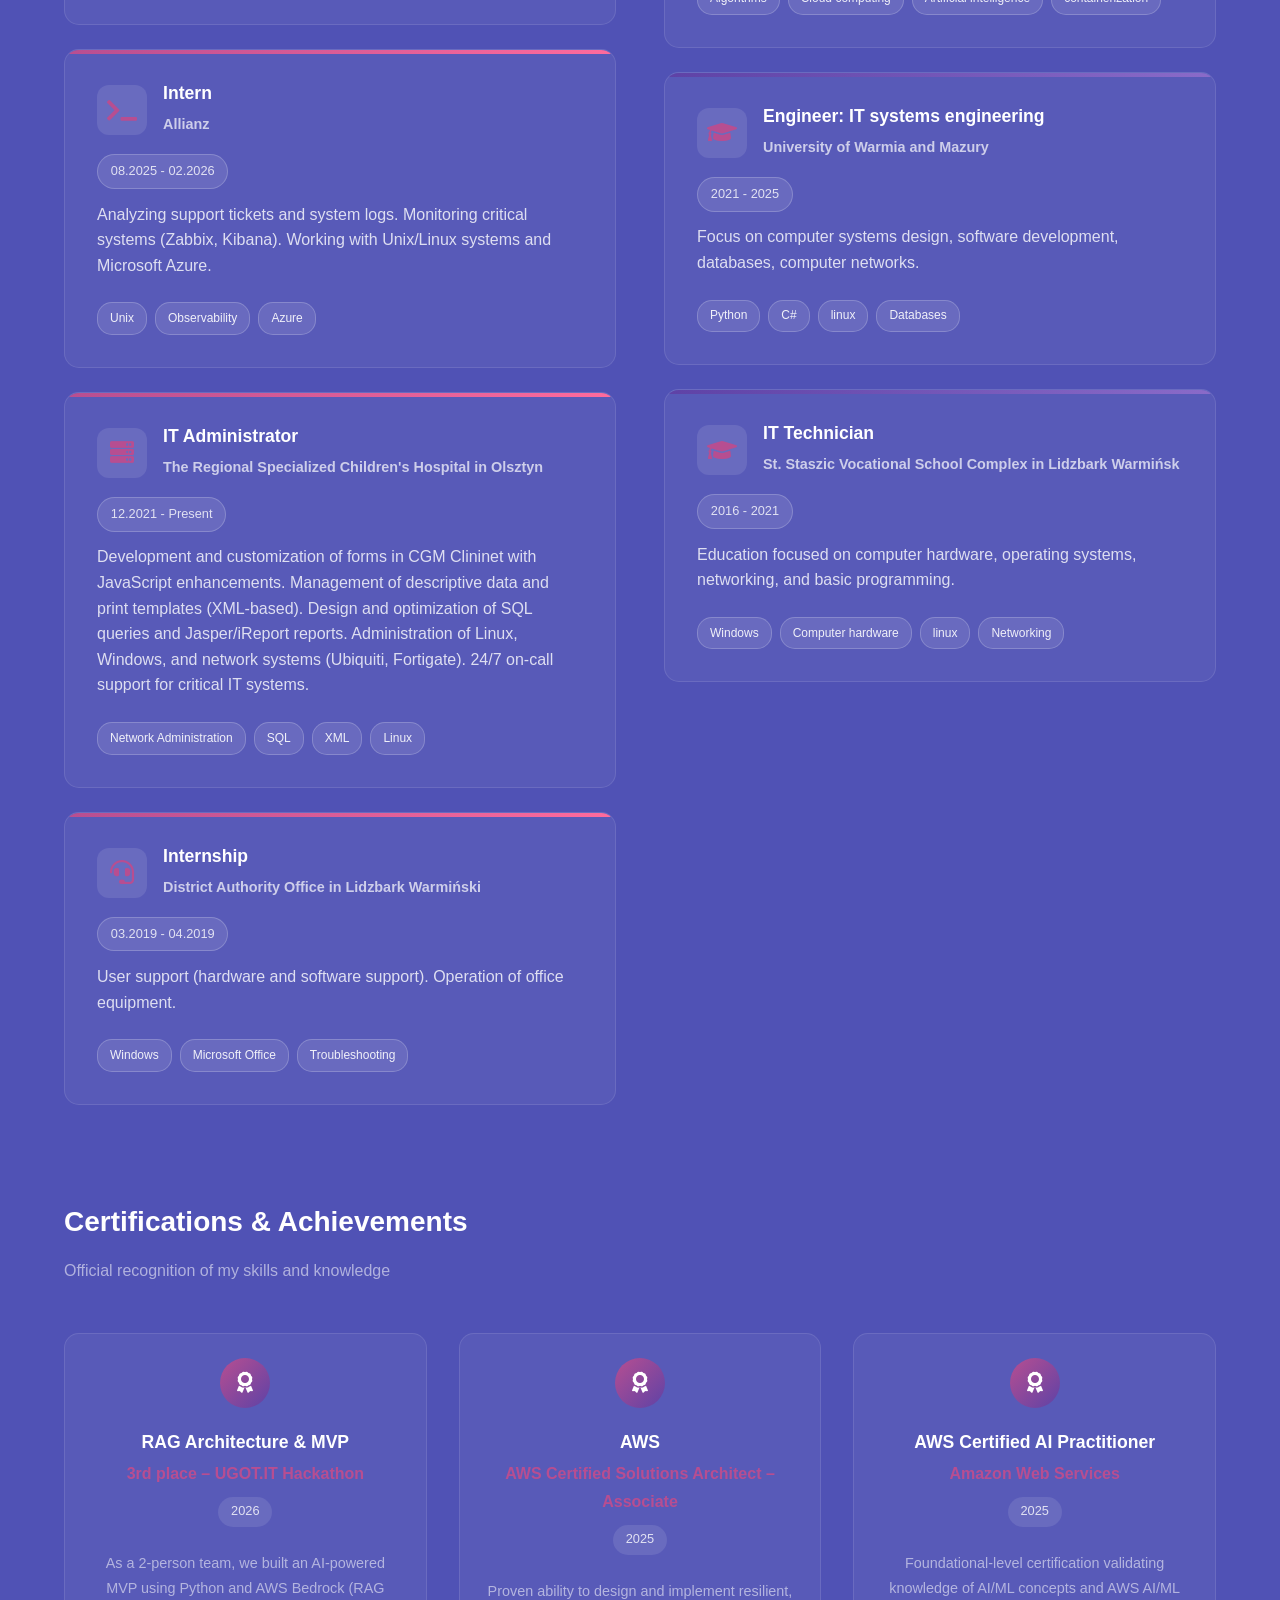
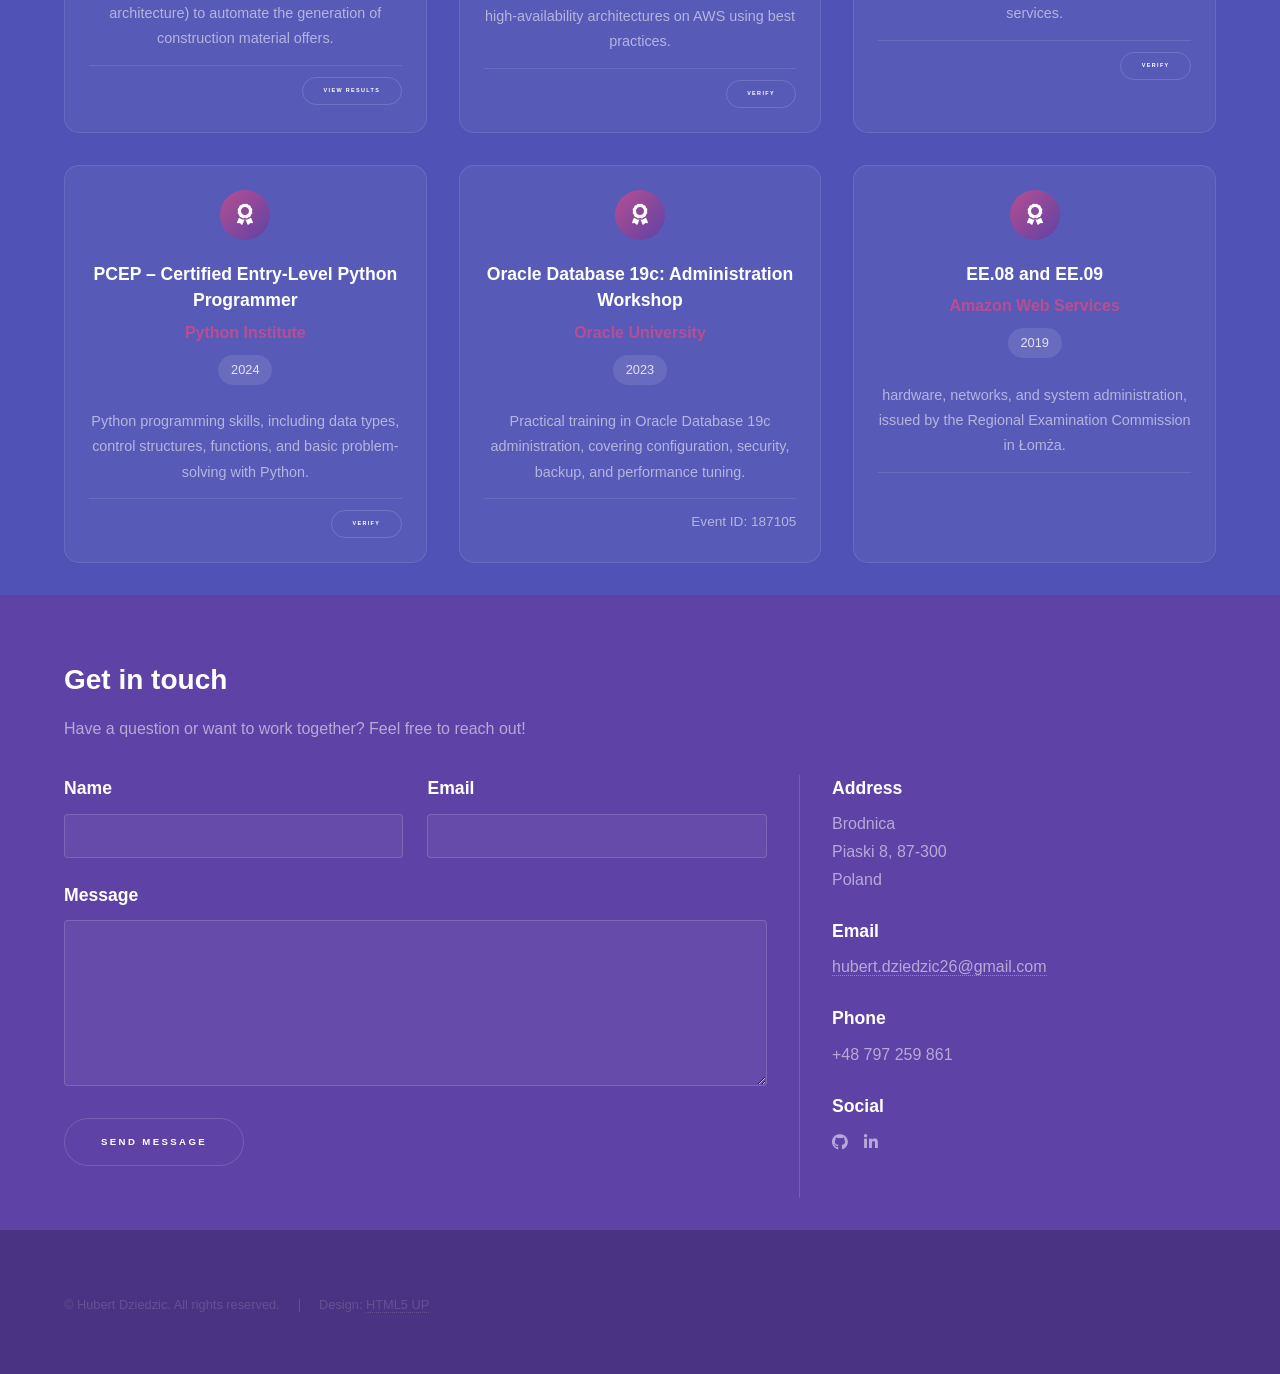
==== commit 44c43157: "minor changes" ====
--- a/website/index.html
+++ b/website/index.html
@@ -7,7 +7,7 @@
 -->
 <html>
 	<head>
-		<title>Huber Dziedzic Resume</title>
+		<title>Huber Dziedzic Cloud Resume</title>
 		<link rel="icon" type="image/png" href="images/terminal.png" />
 		<meta charset="utf-8" />
 		<meta name="viewport" content="width=device-width, initial-scale=1, user-scalable=no" />
@@ -526,7 +526,7 @@
 			<footer id="footer" class="wrapper style1-alt">
 				<div class="inner">
 					<ul class="menu">
-						<li>&copy; Untitled. All rights reserved.</li><li>Design: <a href="http://html5up.net">HTML5 UP</a></li>
+						<li>&copy; Hubert Dziedzic. All rights reserved.</li><li>Design: <a href="http://html5up.net">HTML5 UP</a></li>
 					</ul>
 				</div>
 			</footer>
